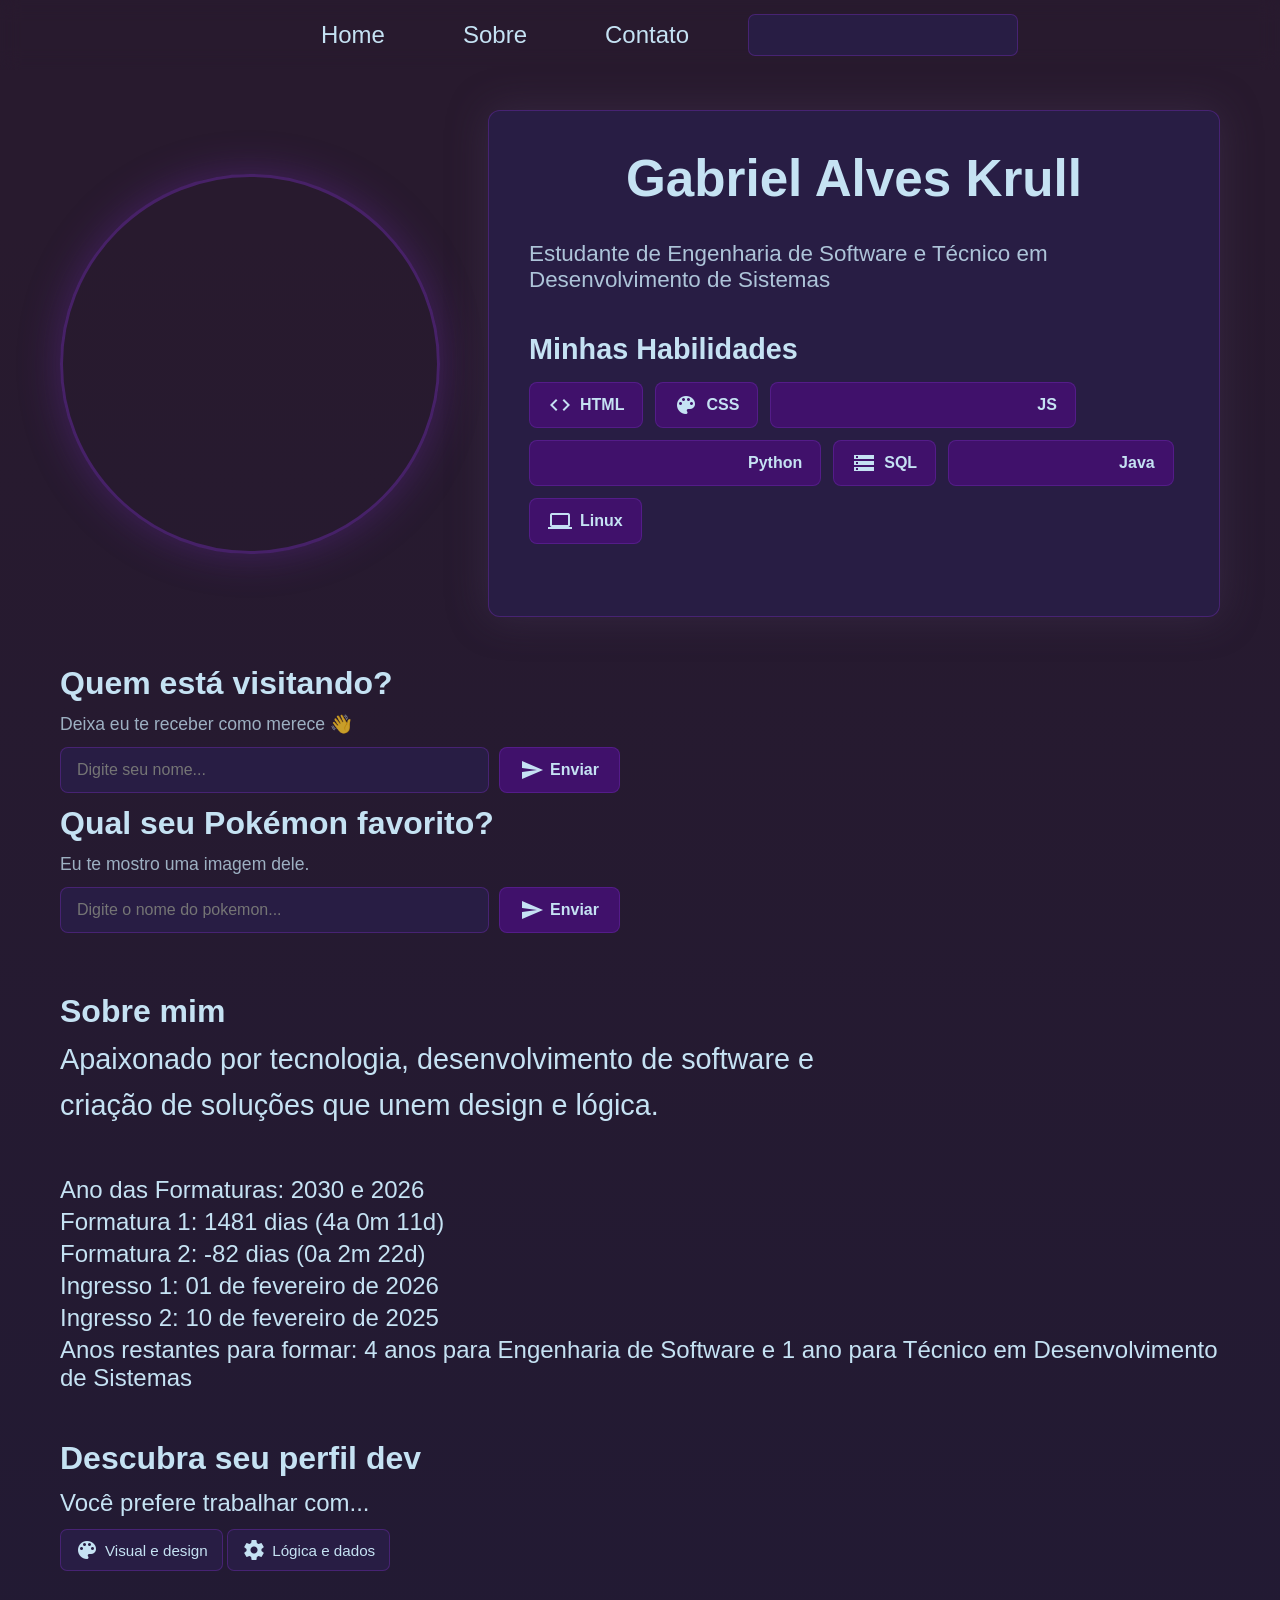
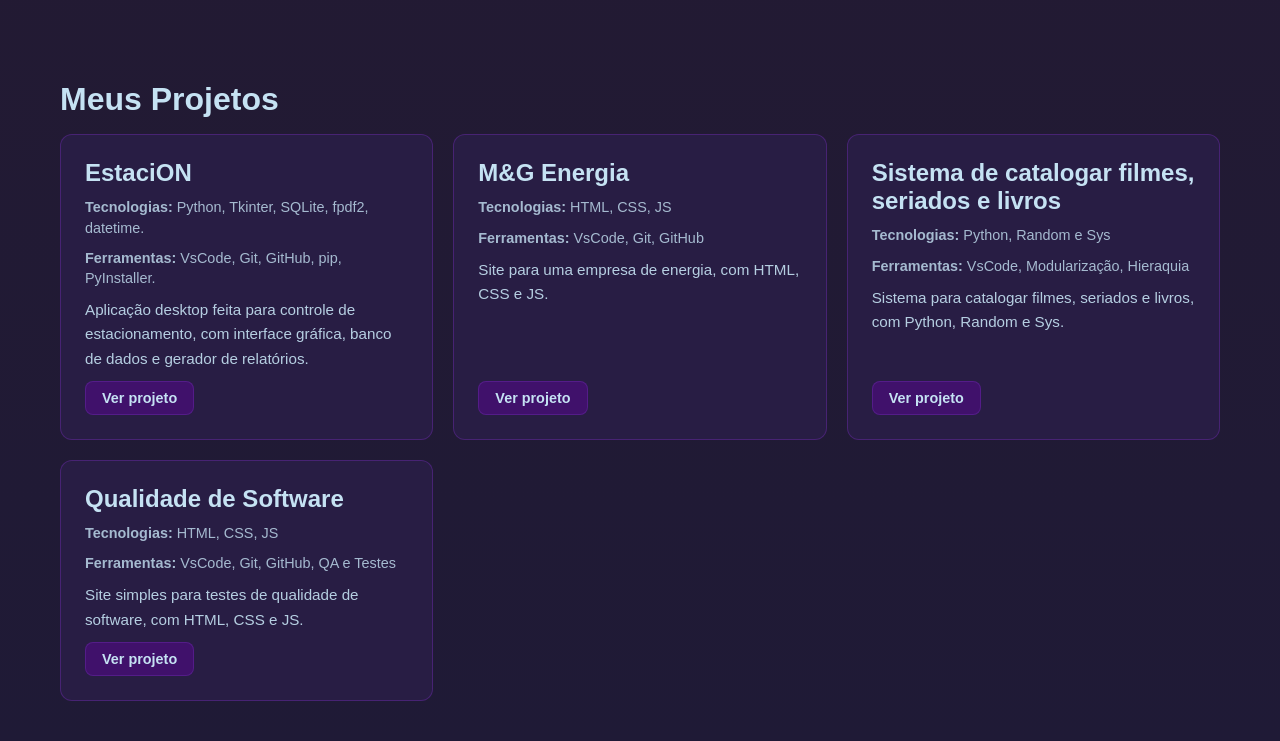
==== index.html @ 7e9764a2 "funções assíncronas com api pokemon" ====
<!DOCTYPE html>
<html lang="pt-br" data-theme="dark">
<head>
    <meta charset="UTF-8">
    <meta name="viewport" content="width=device-width, initial-scale=1.0">
    <link rel="stylesheet" href="styles/style.css">
    <link rel="stylesheet" href="https://fonts.googleapis.com/icon?family=Material+Icons">
    <title>Portifólio</title>
</head>
<body onload="carregarDados(), carregarData(),carregarDuração()">
    <header>
        <nav id="menu"> 
            <ul>
                <li><a href="#home">Home</a></li>
                <li><a href="#">Sobre</a></li>
                <li><a href="#">Contato</a></li>
                <button id="modoClaroEscuro">
                        <span class="material-icons">light_mode</span>
                </button>
            </ul>
        </nav>
    </header>
    <main id="home">
        
        <div id="hero"> 
             <img id="foto-perfil" src="https://avatars.githubusercontent.com/u/201268549?v=4" alt="Foto de perfil">
        
        <div id="dados">
            <h1 id="meuNome"></h1><br>
            <h2 id="tituloProfissional"></h2>

            <section id="habilidades">
                <h2>Minhas Habilidades</h2>
                <ul id="lista-habilidades"></ul>
            </section>
        </div>
    </div>

        <section id="secao-visitante">
            <h2 class="subtitulo">Quem está visitando?</h2>
            <p id="visitante-descricao">Deixa eu te receber como merece 👋</p>
                <div id="visitante-form">
                    <input type="text" id="inputNome" placeholder="Digite seu nome..." maxlength="50" autocomplete="off">
                    <button id="btnEnviar">
                        <span class="material-icons">send</span> Enviar
                    </button>
                </div>
                <div id="saudacao-visitante"></div>

                    <h2 class="subtitulo">Qual seu Pokémon favorito?</h2>
            <p id="visitante-descricao">Eu te mostro uma imagem dele.</p>
                <div id="visitante-form">
                    <input type="text" id="inputNomePoke" placeholder="Digite o nome do pokemon..." maxlength="50" autocomplete="off">
                    <button id="btnEnviarPoke">
                        <span class="material-icons">send</span> Enviar
                    </button>
                </div>
        <div id="mostrarPoke"></div>
        
        </section>

            
            <div id="secao-bio">
                <h2 class="subtitulo">Sobre mim</h2>
                <p id="minhaBio"></p>
            </div>

            <div id="secao-datas">
                <p id="anoFormatura1"></p>
                <p id="formatura1"></p>
                <p id="formatura2"></p>
                <p id="ingresso1"></p>
                <p id="ingresso2"></p>
                <p id="tempoRestanteFormaturas"></p>
            </div>

        <section id="quiz">
            <h2>Descubra seu perfil dev</h2>
            <p>Você prefere trabalhar com...</p>

        <div id="quiz-botoes">
            <button id="btn-visual">
                <span class="material-icons">palette</span> Visual e design
            </button>
            <button id="btn-logica">
                <span class="material-icons">settings</span> Lógica e dados
            </button>
        </div>

            <div id="resultado-quiz"></div>
        </section>

        <section id="secao-projetos">
            <h2 class="subtitulo">Meus Projetos</h2>
            <ul id="lista-projetos"></ul>
        </section>


    </main>

    <script src="scripts/script.js"></script>
    <script src="scripts/async.js"></script>
</body>
</html>
---- styles/style.css ----
@import url('https://fonts.googleapis.com/css2?family=Google+Sans:ital,opsz,wght@0,17..18,400..700;1,17..18,400..700&display=swap');

/* ── Tema padrão: escuro ── */
:root {
    --bg-color: linear-gradient(180deg, #281a2e 10%, #1f1a36 100%);
    --text-color: #c5e2f3;
    --biotext-color: #281d44;
    --btn-bg: #40116b;
    --btn-color: #c5e2f3;
    --btn-border: #010102;
    --resultado-bg: #2a1a4e;
    --resultado-color: #c5e2f3;
    --resultado-border: #6d2aab74;
}
 
/* ── Tema claro ── */
[data-theme="light"] {
    --bg-color: linear-gradient(-160deg, #e8f4fd 10%, #ceadf89e 100%);
    --text-color: #2a1a2e;
    --biotext-color: #d7b2fa31;
    --btn-bg: #d5a0fd52;
    --btn-color: #6d2aab;
    --btn-border: #6d2aab;
    --resultado-bg: #f0ddff;
    --resultado-color: #1a1a2e;
    --resultado-border: #6d2aab53;
}
 
[data-theme="light"] #resultado-quiz.front-end {
    --resultado-bg: #e8f4fd;
    --resultado-color: #1a1a2e;
    --resultado-border: #2a7ab5;
}
 
[data-theme="light"] #resultado-quiz.back-end {
    --resultado-bg: #e8f8f0;
    --resultado-color: #1a1a2e;
    --resultado-border: #2ab56a;
}
 
#resultado-quiz.full-stack {
    --resultado-bg: #3a2a1a;
    --resultado-color: #c5e2f3;
    --resultado-border: #b57a2a;
}
 
[data-theme="light"] #resultado-quiz.full-stack {
    --resultado-bg: #fdf3e8;
    --resultado-color: #1a1a2e;
    --resultado-border: #b57a2a;
}
 
* {
    margin: 0;
    box-sizing: border-box;
    transition: background-color 0.3s ease, color 0.3s ease;
}
 
body {
    background: var(--bg-color);
    color: var(--text-color);
    font-family: "Google Sans", sans-serif;
    min-height: 100vh;
}
 
/* ── HEADER ── */
header {
    position: sticky;
    top: 0;
    z-index: 1000;
    backdrop-filter: blur(10px);
    display: flex;
    justify-content: center;
    align-items: center;
    padding: 10px;
}
 
nav ul {
    list-style: none;
    display: flex;
    flex-direction: row;
    align-items: center;
    justify-content: center;
    gap: 40px;
    flex-wrap: wrap;
}

#modoClaroEscuro {
    background-color: transparent;
    border: none;
    cursor: pointer;
    transition: transform 0.2s ease;
}
 
a {
    text-decoration: none;
    color: var(--text-color);
    font-family: "Google Sans", sans-serif;
    font-size: 1.5rem;
    border: 1px solid transparent;
    padding: 10px 18px;
    border-radius: 7px;
    display: inline-block;
    transition: background-color 0.25s ease, transform 0.2s ease, color 0.25s ease;
}
 
a:hover {
    background-color: var(--biotext-color);
    color: var(--btn-color);
    border: 1px solid var(--resultado-border);
    transform: translateY(-2px);
    box-shadow: 0 6px 18px rgba(109, 42, 171, 0.35);
}
 
/* ── MAIN ── */
main {
    padding: 40px 60px;
    display: flex;
    flex-direction: column;
    gap: 48px;
}
 
/* ── HERO: foto + dados lado a lado ── */
#hero {
    display: grid;
    grid-template-columns: auto 1fr;
    align-items: center;
    gap: 48px;
}
 
#foto-perfil {
    width: 380px;
    height: 380px;
    border-radius: 50%;
    object-fit: cover;
    flex-shrink: 0;
    border: 3px solid var(--resultado-border);
    box-shadow: 0 0 40px rgba(109, 42, 171, 0.4);
}
 
/* ── DADOS (nome, título, habilidades) ── */
#dados {
    display: flex;
    flex-direction: column;
    align-items: center;
    gap: 8px;
    background: var(--biotext-color);
    border: 1px solid var(--resultado-border);
    border-radius: 12px;
    padding: 40px;
    box-shadow: 0 0 40px rgba(78, 59, 95, 0.4);
}
 
#meuNome {
    font-size: clamp(2.2rem, 4vw, 4.5rem);
    font-weight: 700;
    line-height: 1.1;
    word-break: break-word;
}
 
#tituloProfissional {
    font-size: clamp(1rem, 1.8vw, 1.4rem);
    font-weight: 400;
    opacity: 0.85;
}
 
/* ── HABILIDADES ── */
#habilidades {
    margin-top: 16px;
}
 
#habilidades h2 {
    font-size: 1.3rem;
    font-weight: 700;
    margin-bottom: 12px;
    color: var(--text-color);
}
 
#lista-habilidades {
    list-style: none;
    display: flex;
    flex-wrap: wrap;
    gap: 10px;
    padding: 0;
}
 
.habilidade-item {
    display: inline-flex;
    align-items: center;
    gap: 8px;
    padding: 8px 16px;
    background-color: var(--btn-bg);
    color: var(--btn-color);
    border: 1px solid var(--resultado-border);
    border-radius: 8px;
    font-size: 0.95rem;
    font-weight: 600;
    cursor: default;
    transition: transform 0.2s ease, box-shadow 0.2s ease;
}
 
.habilidade-item:hover {
    transform: translateY(-3px);
    box-shadow: 0 6px 18px rgba(109, 42, 171, 0.35);
}
 
.habilidade-icon {
    font-size: 1.1rem;
}

.subtitulo{
    font-size: 2rem;
    font-weight: 700;
    color: var(--text-color);
}
 
/* ── BIO E DATAS ── */
#secao-bio {
    display: flex;
    flex-direction: column;
    gap: 6px;
    max-width: 800px;
}
 
#minhaBio {
    font-size: 1.8rem;
    line-height: 1.6;
}
 
#secao-datas {
    display: flex;
    flex-direction: column;
    gap: 4px;
    font-size: 1.5rem; 
}

secao-datas p{

    font-weight: 700;
    color: var(--text-color);
}
 
/* ── QUIZ ── */
#quiz {
    max-width: 600px;
    display: flex;
    flex-direction: column;
    gap: 12px;
}
 
#quiz h2 {
    font-size: 2rem;
    font-weight: 700;
}
 
#quiz > p {
    font-size: 1.5rem;
}
 
.quiz-botoes {
    display: flex;
    gap: 12px;
    flex-wrap: wrap;
}
 
/* ── BOTÕES ── */
button {
    display: inline-flex;
    align-items: center;
    gap: 6px;
    font-family: "Google Sans", sans-serif;
}
 
#modoClaroEscuro,
#btn-visual,
#btn-logica {
    width: fit-content;
    padding: 8px 14px;
    background-color: var(--biotext-color); 
    color: var(--btn-color);
    border: 1px solid var(--resultado-border);
    border-radius: 7px;
    cursor: pointer;
    font-size: 0.95rem;
    transition: transform 0.2s ease, box-shadow 0.2s ease;
}
 
#modoClaroEscuro:hover,
#btn-visual:hover,
#btn-logica:hover {
    transform: translateY(-2px);
    box-shadow: 0 6px 18px rgba(109, 42, 171, 0.35);
}
 
/* ── RESULTADO QUIZ ── */
#resultado-quiz {
    border-radius: 7px;
    padding: 12px 16px;
    min-height: 40px;
    line-height: 1.5;
}
 
#resultado-quiz.front-end {
    --resultado-bg: #1a3a5c;
    --resultado-color: #c5e2f3;
    --resultado-border: #2a7ab5;
}
 
#resultado-quiz.back-end {
    --resultado-bg: #1a3a2a;
    --resultado-color: #c5e2f3;
    --resultado-border: #2ab56a;
}

#resultado-quiz {
    border-radius: 7px;
    padding: 10px;
    margin-top: 10px;
    min-height: 40px;
}


/* ── Seção de Habilidades ── */
#habilidades {
    margin-top: 32px;
    margin-bottom: 32px;
}

#habilidades h2 {
    font-size: 1.8rem;
    font-weight: 700;
    margin-bottom: 16px;
    color: var(--text-color);
}

#lista-habilidades {
    list-style: none;
    display: flex;
    flex-wrap: wrap;
    gap: 12px;
    padding: 0;
}

.habilidade-item {
    display: inline-flex;
    align-items: center;
    gap: 8px;
    padding: 10px 18px;
    background-color: var(--btn-bg);
    color: var(--btn-color);
    border: 1px solid var(--resultado-border);
    border-radius: 8px;
    font-family: "Google Sans", sans-serif;
    font-size: 1rem;
    font-weight: 600;
    cursor: default;
    transition: transform 0.2s ease, box-shadow 0.2s ease;
}

.habilidade-item:hover {
    transform: translateY(-3px);
    box-shadow: 0 6px 18px rgba(109, 42, 171, 0.35);
}

.habilidade-icon {
    font-size: 1.2rem;
}

#resultado-quiz.front-end,
#resultado-quiz.back-end,
#resultado-quiz.full-stack {
    background-color: var(--resultado-bg);
    color: var(--resultado-color);
    border: 1px solid var(--resultado-border);
}

/* ── PROJETOS ── */
#secao-projetos {
    display: flex;
    flex-direction: column;
    gap: 16px;
}

#lista-projetos {
    list-style: none;
    padding: 0;
    display: grid;
    grid-template-columns: repeat(auto-fit, minmax(280px, 1fr));
    gap: 20px;
}

.projeto-item {
    display: flex;
    flex-direction: column;
    gap: 10px;
    padding: 24px;
    background-color    : var(--biotext-color);
    color: var(--text-color);
    border: 1px solid var(--resultado-border);
    border-radius: 12px;
    font-family: "Google Sans", sans-serif;
    font-size: 1.5rem;
    transition: transform 0.2s ease, box-shadow 0.2s ease;
}

.projeto-item:hover {
    transform: translateY(-4px);
    transform: translateY(-4px);
    box-shadow: 0 8px 24px rgba(109, 42, 171, 0.3);
}

.projeto-nome {
    font-size: 1.5rem;
    font-weight: 700;
    color: var(--text-color);
    margin: 0;
}

.projeto-tecnologias,
.projeto-conhecimentos {
    font-size: 0.9rem;
    opacity: 0.8;
    margin: 0;
    line-height: 1.4;
}

.projeto-label {
    font-weight: 700;
    color: var(--btn-color);
}

.projeto-descricao {
    font-size: 0.95rem;
    line-height: 1.6;
    opacity: 0.9;
    margin: 0;
    flex-grow: 1;
}

.projeto-link {
    margin-top: auto;
    display: inline-flex;
    align-items: center;
    gap: 6px;
    padding: 8px 16px;
    background: var(--btn-bg);
    color: var(--btn-color);
    border: 1px solid var(--resultado-border);
    border-radius: 8px;
    font-size: 0.9rem;
    font-weight: 600;
    text-decoration: none;
    width: fit-content;
    transition: transform 0.2s ease, box-shadow 0.2s ease;
}

.projeto-link:hover {
    transform: translateY(-2px);
    box-shadow: 0 6px 18px rgba(109, 42, 171, 0.35);
    background-color: var(--btn-bg);
    color: var(--btn-color);
    border-color: var(--resultado-border);
}
/* ── VISITANTE ── */
#secao-visitante {
    display: flex;
    flex-direction: column;
    gap: 12px;
    max-width: 560px;
}

#visitante-descricao {
    font-size: 1.1rem;
    color: var(--text-color);
    opacity: 0.75;
}

#visitante-form {
    display: flex;
    gap: 10px;
    flex-wrap: wrap;
}

#inputNome {
    flex: 1;
    min-width: 200px;
    padding: 10px 16px;
    font-size: 1rem;
    font-family: "Google Sans", sans-serif;
    background-color: var(--biotext-color);
    color: var(--text-color);
    border: 1px solid var(--resultado-border);
    border-radius: 8px;
    outline: none;
    transition: border-color 0.2s ease, box-shadow 0.2s ease;
}

#inputNome:focus {
    border-color: var(--btn-color);
    box-shadow: 0 0 0 3px rgba(109, 42, 171, 0.18);
}

#inputNome.input-erro {
    border-color: #e24b4a;
    box-shadow: 0 0 0 3px rgba(226, 75, 74, 0.18);
    animation: shake 0.35s ease;
}

#inputNomePoke {
    flex: 1;
    min-width: 200px;
    padding: 10px 16px;
    font-size: 1rem;
    font-family: "Google Sans", sans-serif;
    background-color: var(--biotext-color);
    color: var(--text-color);
    border: 1px solid var(--resultado-border);
    border-radius: 8px;
    outline: none;
    transition: border-color 0.2s ease, box-shadow 0.2s ease;
}

#inputNomePoke:focus {
    border-color: var(--btn-color);
    box-shadow: 0 0 0 3px rgba(109, 42, 171, 0.18);
}

#inputNomePoke.input-erro {
    border-color: #e24b4a;
    box-shadow: 0 0 0 3px rgba(226, 75, 74, 0.18);
    animation: shake 0.35s ease;
}

@keyframes shake {
    0%   { transform: translateX(0); }
    25%  { transform: translateX(-6px); }
    50%  { transform: translateX(6px); }
    75%  { transform: translateX(-4px); }
    100% { transform: translateX(0); }
}

#btnEnviar {
    padding: 10px 20px;
    background-color: var(--btn-bg);
    color: var(--btn-color);
    border: 1px solid var(--resultado-border);
    border-radius: 8px;
    font-size: 1rem;
    font-weight: 600;
    cursor: pointer;
    transition: transform 0.2s ease, box-shadow 0.2s ease;
}

#btnEnviar:hover {
    transform: translateY(-2px);
    box-shadow: 0 6px 18px rgba(109, 42, 171, 0.35);
}

#btnEnviarPoke {
    padding: 10px 20px;
    background-color: var(--btn-bg);
    color: var(--btn-color);
    border: 1px solid var(--resultado-border);
    border-radius: 8px;
    font-size: 1rem;
    font-weight: 600;
    cursor: pointer;
    transition: transform 0.2s ease, box-shadow 0.2s ease;
}

#btnEnviarPoke:hover {
    transform: translateY(-2px);
    box-shadow: 0 6px 18px rgba(109, 42, 171, 0.35);
}

#saudacao-visitante {
    display: none;
    align-items: center;
    gap: 10px;
    padding: 14px 18px;
    background-color: var(--biotext-color);
    border: 1px solid var(--resultado-border);
    border-radius: 10px;
    font-size: 1.05rem;
    line-height: 1.5;
    animation: fadeIn 0.4s ease;
}

#saudacao-visitante.visivel {
    display: flex;
}

.saudacao-icon {
    font-size: 1.8rem;
    flex-shrink: 0;
    animation: wave 0.8s ease;
    transform-origin: 70% 70%;
}

@keyframes wave {
    0%   { transform: rotate(0deg); }
    20%  { transform: rotate(20deg); }
    40%  { transform: rotate(-10deg); }
    60%  { transform: rotate(20deg); }
    80%  { transform: rotate(-5deg); }
    100% { transform: rotate(0deg); }
}

@keyframes fadeIn {
    from { opacity: 0; transform: translateY(6px); }
    to   { opacity: 1; transform: translateY(0); }
}

/* ── SCROLL REVEAL ── */
.reveal {
    opacity: 0;
    transform: translateY(40px);
    transition: opacity 0.65s ease, transform 0.65s ease;
}

.reveal.visivel-scroll {
    opacity: 1;
    transform: translateY(0);
}

/* Variações de direção */
.reveal-left {
    opacity: 0;
    transform: translateX(-40px);
    transition: opacity 0.65s ease, transform 0.65s ease;
}

.reveal-left.visivel-scroll {
    opacity: 1;
    transform: translateX(0);
}

.reveal-right {
    opacity: 0;
    transform: translateX(40px);
    transition: opacity 0.65s ease, transform 0.65s ease;
}

.reveal-right.visivel-scroll {
    opacity: 1;
    transform: translateX(0);
}

/* Escalonamento de filhos diretos de listas */
.reveal-stagger > * {
    opacity: 0;
    transform: translateY(24px);
    transition: opacity 0.5s ease, transform 0.5s ease;
}

.reveal-stagger.visivel-scroll > *:nth-child(1)  { opacity: 1; transform: translateY(0); transition-delay: 0.05s; }
.reveal-stagger.visivel-scroll > *:nth-child(2)  { opacity: 1; transform: translateY(0); transition-delay: 0.12s; }
.reveal-stagger.visivel-scroll > *:nth-child(3)  { opacity: 1; transform: translateY(0); transition-delay: 0.19s; }
.reveal-stagger.visivel-scroll > *:nth-child(4)  { opacity: 1; transform: translateY(0); transition-delay: 0.26s; }
.reveal-stagger.visivel-scroll > *:nth-child(5)  { opacity: 1; transform: translateY(0); transition-delay: 0.33s; }
.reveal-stagger.visivel-scroll > *:nth-child(6)  { opacity: 1; transform: translateY(0); transition-delay: 0.40s; }
.reveal-stagger.visivel-scroll > *:nth-child(7)  { opacity: 1; transform: translateY(0); transition-delay: 0.47s; }
.reveal-stagger.visivel-scroll > *:nth-child(8)  { opacity: 1; transform: translateY(0); transition-delay: 0.54s; }

@media (max-width: 1220px) {
    main {
        padding: 24px 20px;
        gap: 32px;
    }
 
    #hero {
        grid-template-columns: 1fr;
        justify-items: center;
        text-align: center;
        gap: 24px;
    }
 
    #foto-perfil {
        width: 240px;
        height: 240px;
    }
 
    #dados {
        align-items: center;
    }
 
    #lista-habilidades {
        justify-content: center;
    }

    nav ul {
        gap: 14px;
    }

    nav li {
        display: flex;
        justify-content: center;
        align-items: center;
    }

    #modoClaroEscuro {
        margin-top: 4px;
    }
 
    a {
        font-size: 1.1rem;
        padding: 8px 12px;
    }
}
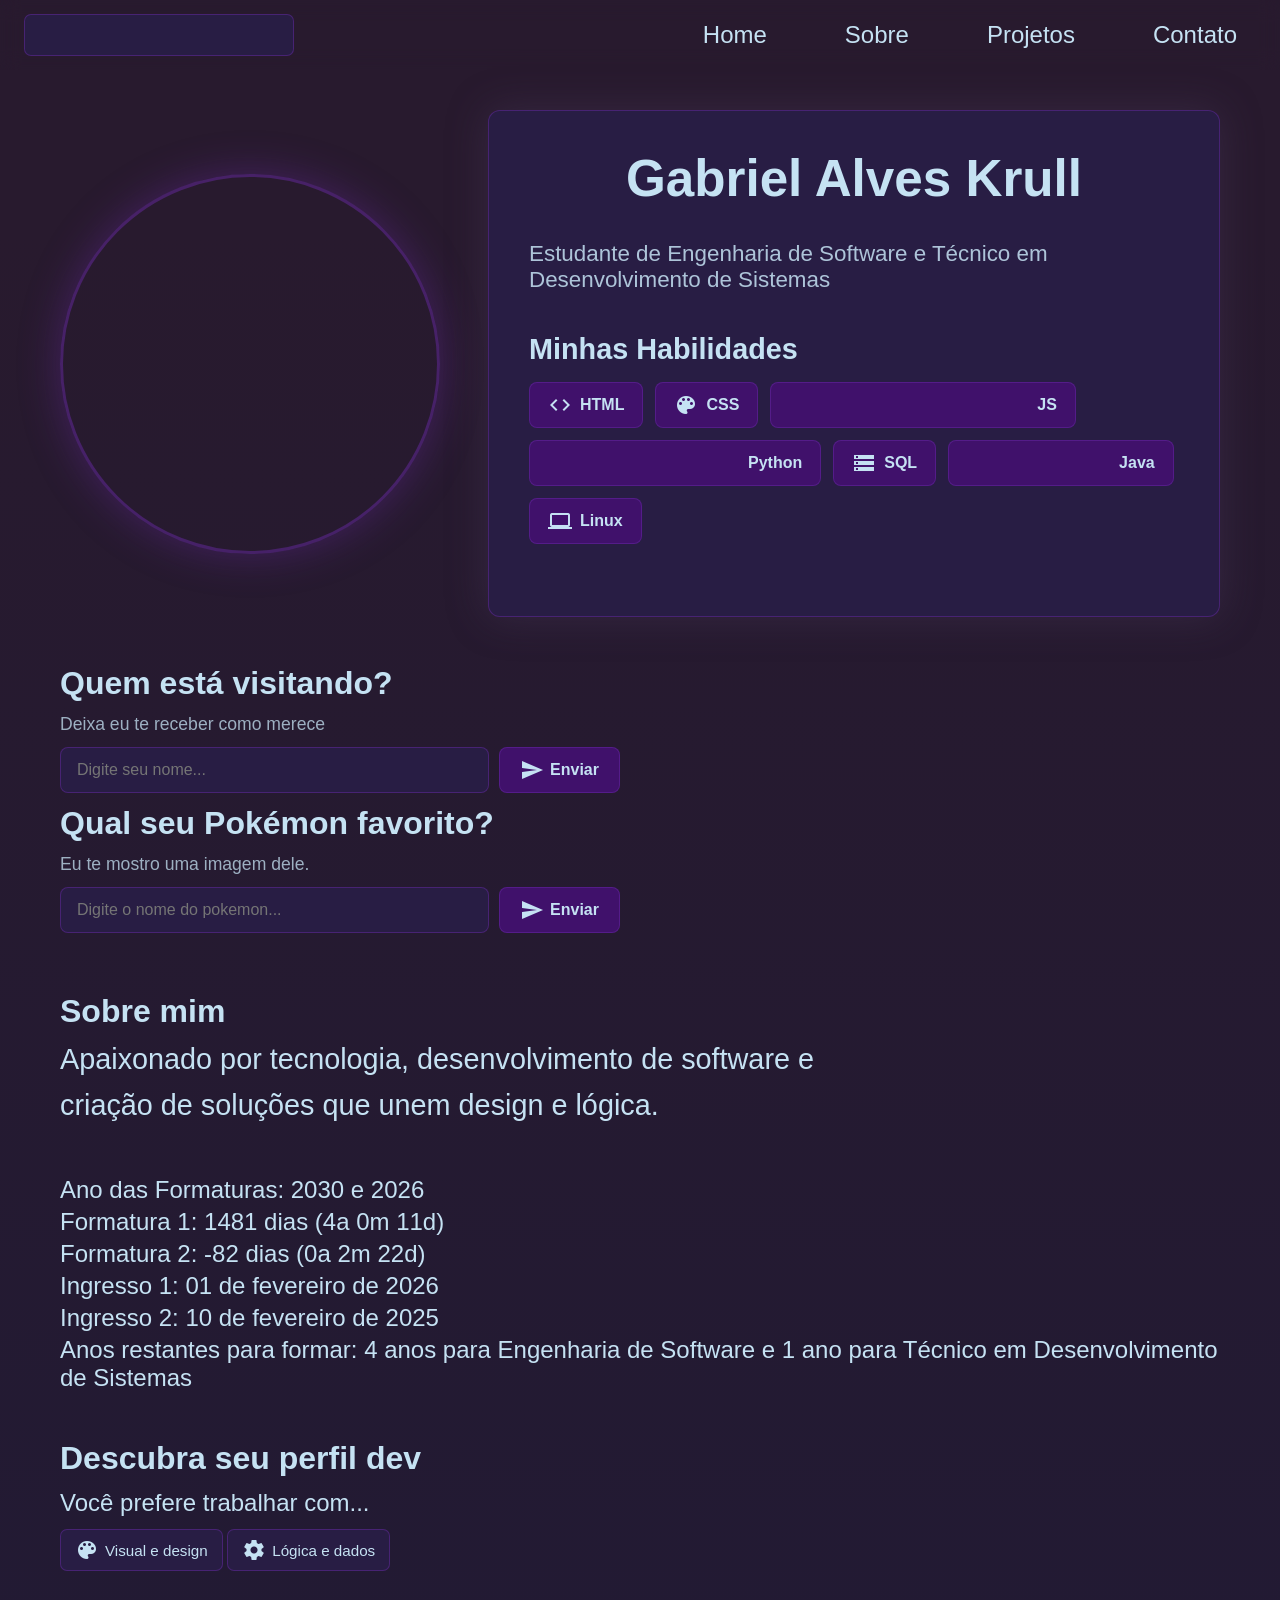
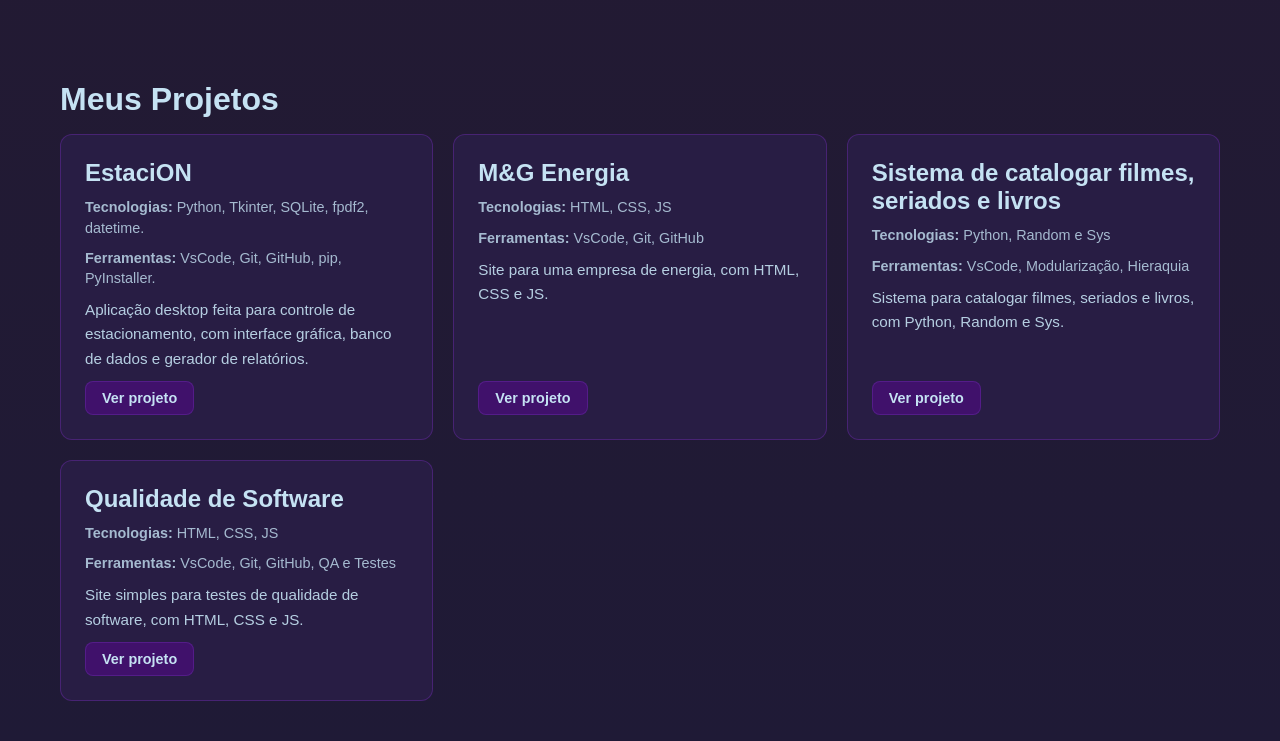
==== commit eb5fb980: "Menu nav responsivo" ====
--- a/index.html
+++ b/index.html
@@ -9,16 +9,24 @@
 </head>
 <body onload="carregarDados(), carregarData(),carregarDuração()">
     <header>
-        <nav id="menu"> 
+        <button id="modoClaroEscuro" aria-label="Alternar tema">
+            <span class="material-icons">light_mode</span>
+        </button>
+
+        <nav id="menu">
             <ul>
-                <li><a href="#home">Home</a></li>
-                <li><a href="#">Sobre</a></li>
-                <li><a href="#">Contato</a></li>
-                <button id="modoClaroEscuro">
-                        <span class="material-icons">light_mode</span>
-                </button>
+                <li><a href="#">Home</a></li>
+                <li><a href="#secao-bio">Sobre</a></li>
+                <li><a href="#secao-projetos">Projetos</a></li>
+                <li><a href="#secao-visitante">Contato</a></li>
             </ul>
         </nav>
+
+        <button id="menu-burger" aria-label="Abrir menu">
+            <span></span>
+            <span></span>
+            <span></span>
+        </button>
     </header>
     <main id="home">
         
@@ -38,7 +46,7 @@
 
         <section id="secao-visitante">
             <h2 class="subtitulo">Quem está visitando?</h2>
-            <p id="visitante-descricao">Deixa eu te receber como merece 👋</p>
+            <p id="visitante-descricao">Deixa eu te receber como merece</p>
                 <div id="visitante-form">
                     <input type="text" id="inputNome" placeholder="Digite seu nome..." maxlength="50" autocomplete="off">
                     <button id="btnEnviar">
--- a/styles/style.css
+++ b/styles/style.css
@@ -70,9 +70,43 @@
     z-index: 1000;
     backdrop-filter: blur(10px);
     display: flex;
+    justify-content: space-between;
+    align-items: center;
+    padding: 10px 24px;
+}
+
+/* Burger: escondido no desktop */
+#menu-burger {
+    display: none;
+    flex-direction: column;
     justify-content: center;
-    align-items: center;
-    padding: 10px;
+    gap: 5px;
+    background: transparent;
+    border: none;
+    cursor: pointer;
+    padding: 6px;
+    z-index: 1100;
+}
+
+#menu-burger span {
+    display: block;
+    width: 26px;
+    height: 2px;
+    background-color: var(--text-color);
+    border-radius: 2px;
+    transition: transform 0.3s ease, opacity 0.3s ease;
+}
+
+#menu-burger.active span:nth-child(1) {
+    transform: rotate(45deg) translate(5px, 5px);
+}
+
+#menu-burger.active span:nth-child(2) {
+    opacity: 0;
+}
+
+#menu-burger.active span:nth-child(3) {
+    transform: rotate(-45deg) translate(5px, -5px);
 }
  
 nav ul {
@@ -92,7 +126,7 @@
     transition: transform 0.2s ease;
 }
  
-a {
+nav a {
     text-decoration: none;
     color: var(--text-color);
     font-family: "Google Sans", sans-serif;
@@ -101,11 +135,11 @@
     padding: 10px 18px;
     border-radius: 7px;
     display: inline-block;
-    transition: background-color 0.25s ease, transform 0.2s ease, color 0.25s ease;
-}
- 
-a:hover {
-    background-color: var(--biotext-color);
+    transition: background-color 0.25s ease, transform 0.2s ease, color 0.25s ease, border-color 0.25s ease, box-shadow 0.25s ease;
+}
+
+nav a:hover {
+    background-color: rgba(109, 42, 171, 0.18);
     color: var(--btn-color);
     border: 1px solid var(--resultado-border);
     transform: translateY(-2px);
@@ -663,6 +697,7 @@
 .reveal-stagger.visivel-scroll > *:nth-child(8)  { opacity: 1; transform: translateY(0); transition-delay: 0.54s; }
 
 @media (max-width: 1220px) {
+
     main {
         padding: 24px 20px;
         gap: 32px;
@@ -699,11 +734,64 @@
     }
 
     #modoClaroEscuro {
-        margin-top: 4px;
-    }
- 
-    a {
-        font-size: 1.1rem;
-        padding: 8px 12px;
+        z-index: 1100;
+        position: relative;
+    }
+}
+
+/* ── MOBILE (hamburger) ── */
+@media (max-width: 862px) {
+
+    /* Mostra o burger */
+    #menu-burger {
+        display: flex;
+    }
+
+    /* Esconde o nav por padrão no mobile */
+    #menu {
+        display: none;
+        position: fixed;
+        top: 0;
+        left: 0;
+        right: 0;
+        background: linear-gradient(160deg, #281a2e 0%, #1f1a36 100%);
+        border: 1px solid var(--resultado-border);
+        border-radius: 0 0 50px 50px;
+        z-index: 1000;
+        flex-direction: column;
+        justify-content: center;
+        align-items: center;
+    }
+
+    /* Quando .visivel é adicionado pelo JS */
+    #menu.visivel {
+        display: flex;
+    }
+    
+
+    nav ul {
+        flex-direction: column;
+        gap: 28px;
+        text-align: center;
+        padding: 40px 0;
+    }
+
+    nav ul li a {
+        font-size: 1.8rem;
+    }
+
+    /* Hover dos links no menu mobile */
+    nav ul li a:hover {
+        background-color: rgba(109, 42, 171, 0.25);
+        color: var(--btn-color);
+        border: 1px solid var(--resultado-border);
+        transform: translateY(-2px);
+        box-shadow: 0 6px 18px rgba(109, 42, 171, 0.35);
+    }
+
+    /* Botão tema fica visível no canto mesmo no mobile */
+    #modoClaroEscuro {
+        z-index: 1100;
+        position: relative;
     }
 }
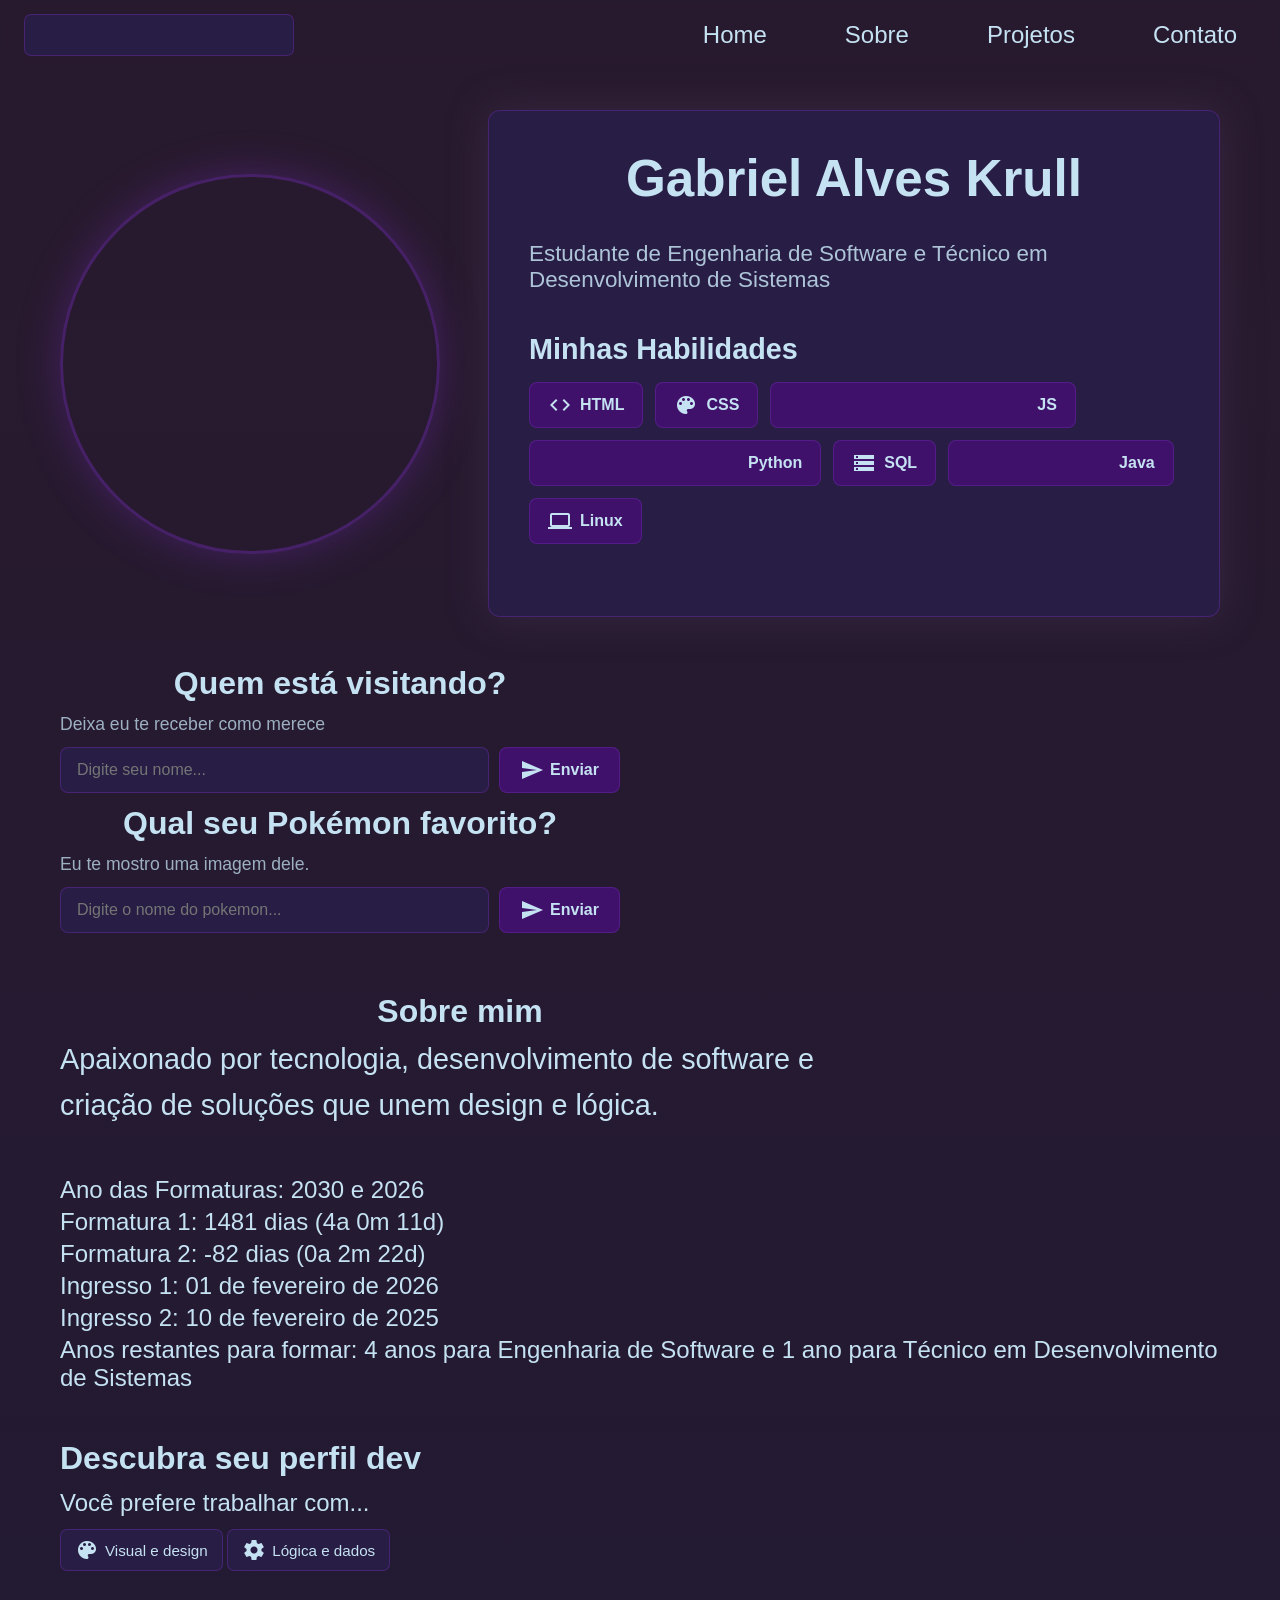
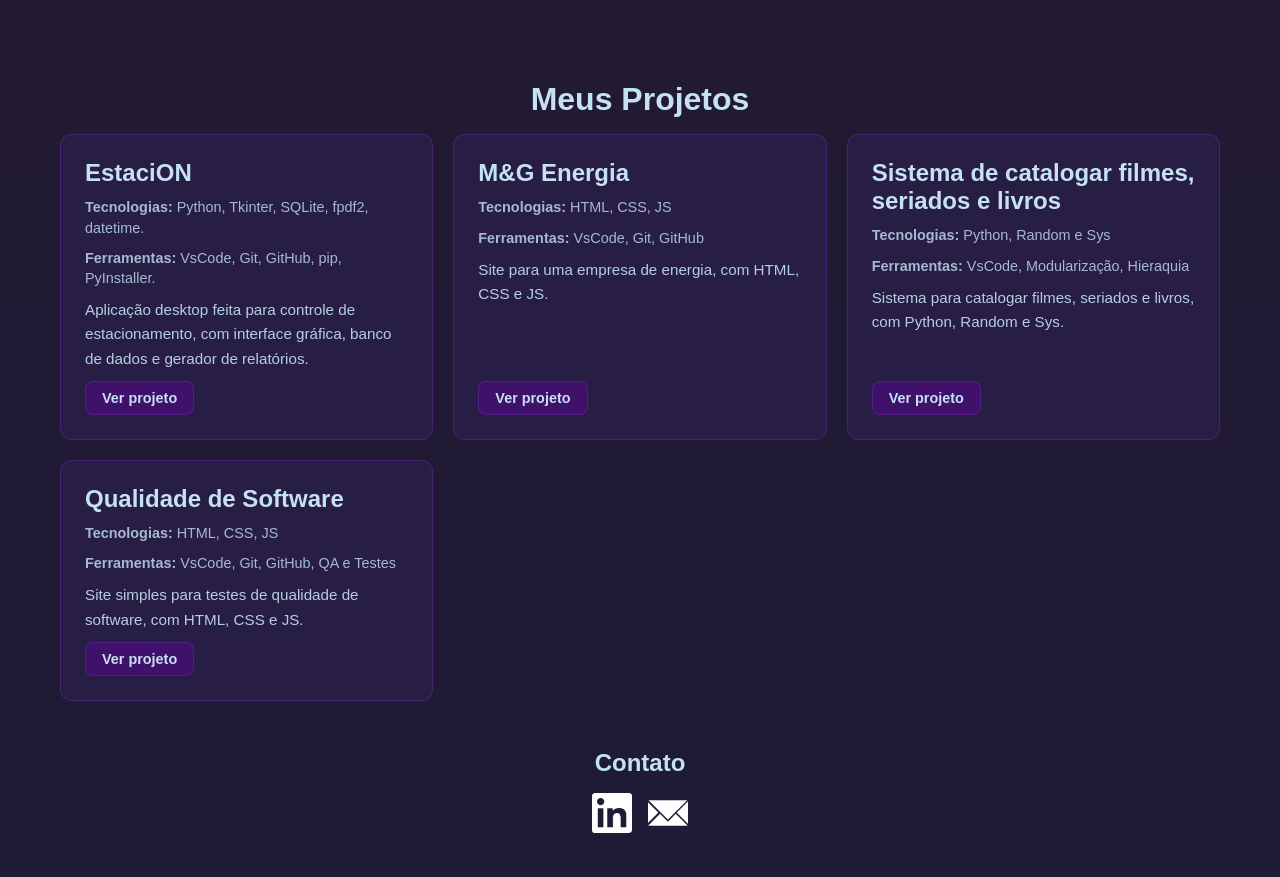
==== commit f8b02199: "Ajuste da seção contato" ====
--- a/index.html
+++ b/index.html
@@ -18,7 +18,7 @@
                 <li><a href="#">Home</a></li>
                 <li><a href="#secao-bio">Sobre</a></li>
                 <li><a href="#secao-projetos">Projetos</a></li>
-                <li><a href="#secao-visitante">Contato</a></li>
+                <li><a href="#secao-contato">Contato</a></li>
             </ul>
         </nav>
 
@@ -103,6 +103,18 @@
             <ul id="lista-projetos"></ul>
         </section>
 
+        <section id="secao-contato">
+            <h2 class="subtitulo-contato">Contato</h2>
+            <div class="redes">
+                <a href="https://www.linkedin.com">
+                    <img src="img/linkedin-logo-white.webp" alt="LinkedIn" class="logo"/>
+                </a>
+                <a href="mailto:bielpoow@gmail">
+                    <img src="img/email-logo-white.webp" alt="Email" class="logo"/>
+                </a>
+            </div>
+
+        </section>
 
     </main>
 
--- a/styles/style.css
+++ b/styles/style.css
@@ -247,6 +247,15 @@
     font-weight: 700;
     color: var(--text-color);
 }
+
+.subtitulo{
+    font-size: 2rem;
+    font-weight: 700;
+    color: var(--text-color);
+    align-items: center;
+    justify-content: center;
+    text-align: center;
+}
  
 /* ── BIO E DATAS ── */
 #secao-bio {
@@ -685,6 +694,23 @@
     opacity: 0;
     transform: translateY(24px);
     transition: opacity 0.5s ease, transform 0.5s ease;
+}
+
+#secao-contato{
+    display: flex;
+    flex-direction: column;
+    gap: 16px;
+    align-items: center;
+}
+
+.redes{
+    display: flex;
+    gap: 16px;
+}
+
+.logo{
+    width: 40px;
+    height: 40px;
 }
 
 .reveal-stagger.visivel-scroll > *:nth-child(1)  { opacity: 1; transform: translateY(0); transition-delay: 0.05s; }
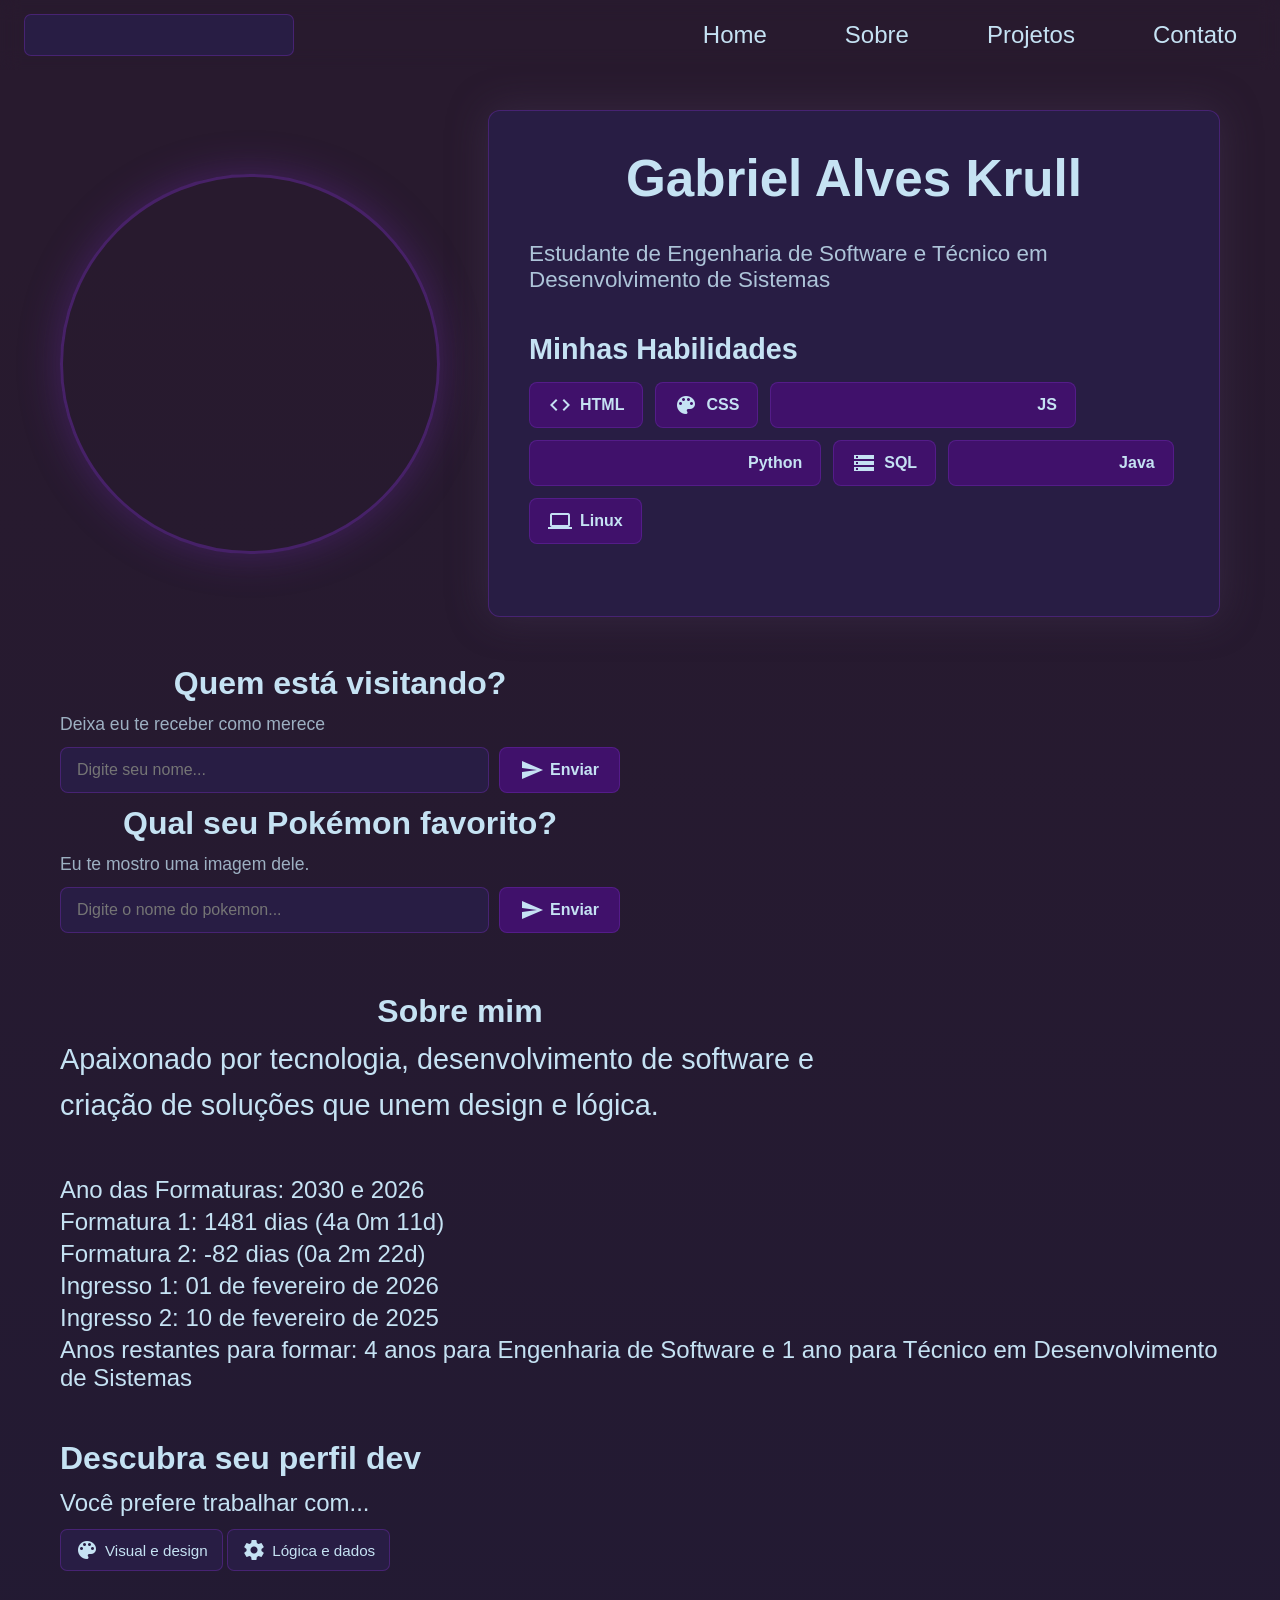
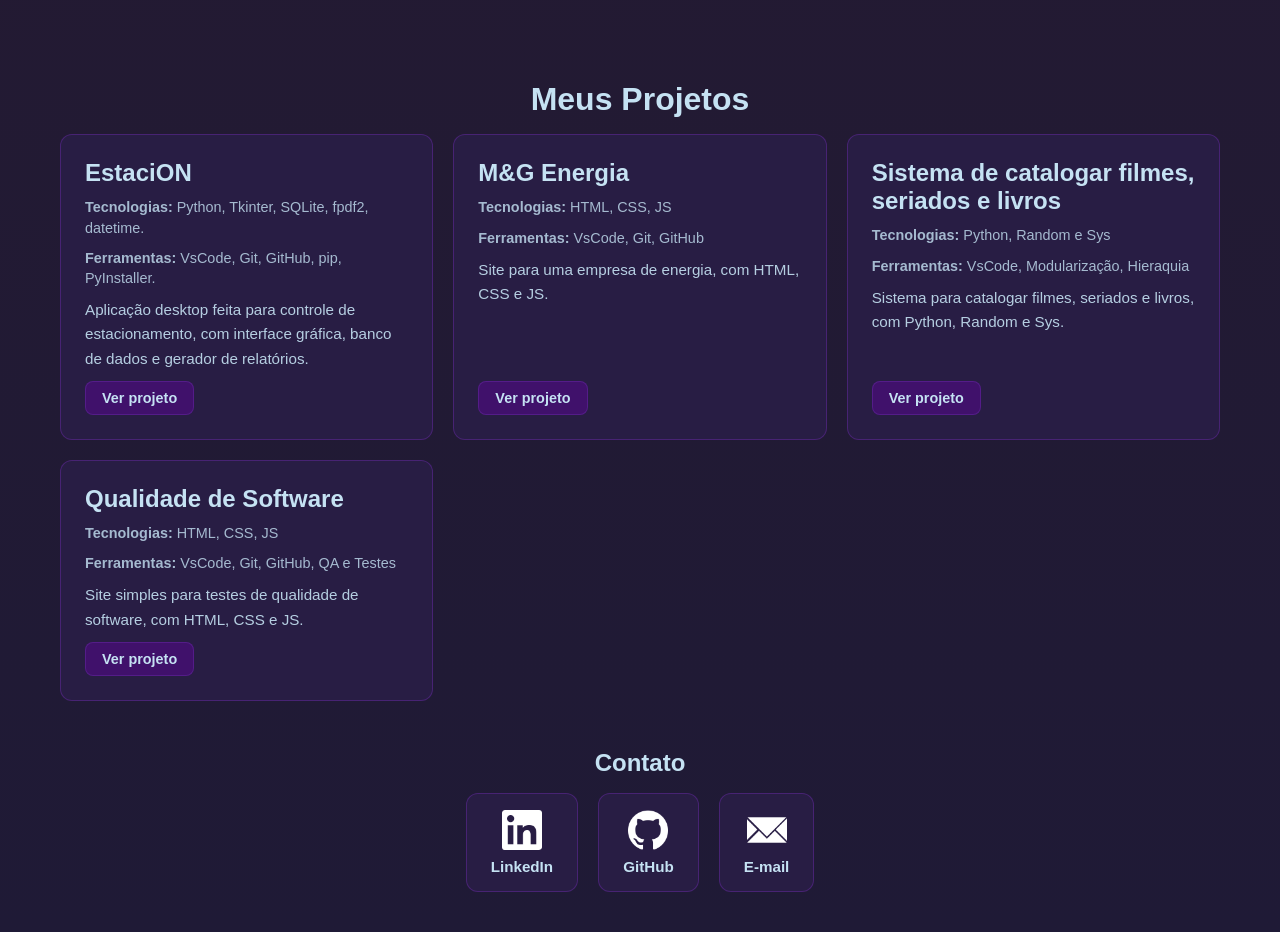
==== commit 6adf186b: "Adição da aba de contato" ====
--- a/index.html
+++ b/index.html
@@ -106,14 +106,20 @@
         <section id="secao-contato">
             <h2 class="subtitulo-contato">Contato</h2>
             <div class="redes">
-                <a href="https://www.linkedin.com">
+                <a href="https://www.linkedin.com" class="rede-item" target="_blank">
                     <img src="img/linkedin-logo-white.webp" alt="LinkedIn" class="logo"/>
+                    <span class="rede-label">LinkedIn</span>
                 </a>
-                <a href="mailto:bielpoow@gmail">
+                <a href="https://github.com/GabrielKrull" class="rede-item" target="_blank">
+                    <img src="img/github-logo-white.webp" alt="GitHub" class="logo"/>
+                    <span class="rede-label">GitHub</span>
+                </a>
+                <a href="mailto:bielpoow@gmail" class="rede-item">
                     <img src="img/email-logo-white.webp" alt="Email" class="logo"/>
+                    <span class="rede-label">E-mail</span>
                 </a>
+                
             </div>
-
         </section>
 
     </main>
--- a/styles/style.css
+++ b/styles/style.css
@@ -448,7 +448,6 @@
 
 .projeto-item:hover {
     transform: translateY(-4px);
-    transform: translateY(-4px);
     box-shadow: 0 8px 24px rgba(109, 42, 171, 0.3);
 }
 
@@ -502,7 +501,7 @@
     box-shadow: 0 6px 18px rgba(109, 42, 171, 0.35);
     background-color: var(--btn-bg);
     color: var(--btn-color);
-    border-color: var(--resultado-border);
+    border-color: var(--btn-color);
 }
 /* ── VISITANTE ── */
 #secao-visitante {
@@ -703,14 +702,43 @@
     align-items: center;
 }
 
-.redes{
-    display: flex;
-    gap: 16px;
-}
-
-.logo{
+.redes {
+    display: flex;
+    gap: 20px;
+    flex-wrap: wrap;
+    justify-content: center;
+}
+
+.rede-item {
+    display: flex;
+    flex-direction: column;
+    align-items: center;
+    gap: 8px;
+    padding: 16px 24px;
+    background-color: var(--biotext-color);
+    border: 1px solid var(--resultado-border);
+    border-radius: 12px;
+    text-decoration: none;
+    color: var(--text-color);
+    font-size: 0.95rem;
+    font-weight: 600;
+    transition: transform 0.2s ease, box-shadow 0.2s ease, border-color 0.2s ease;
+    min-width: 90px;
+}
+
+.rede-item:hover {
+    transform: translateY(-4px);
+    box-shadow: 0 8px 24px rgba(109, 42, 171, 0.4);
+    border-color: var(--btn-color);
+}
+
+.logo {
     width: 40px;
     height: 40px;
+}
+
+.rede-label {
+    font-family: "Google Sans", sans-serif;
 }
 
 .reveal-stagger.visivel-scroll > *:nth-child(1)  { opacity: 1; transform: translateY(0); transition-delay: 0.05s; }
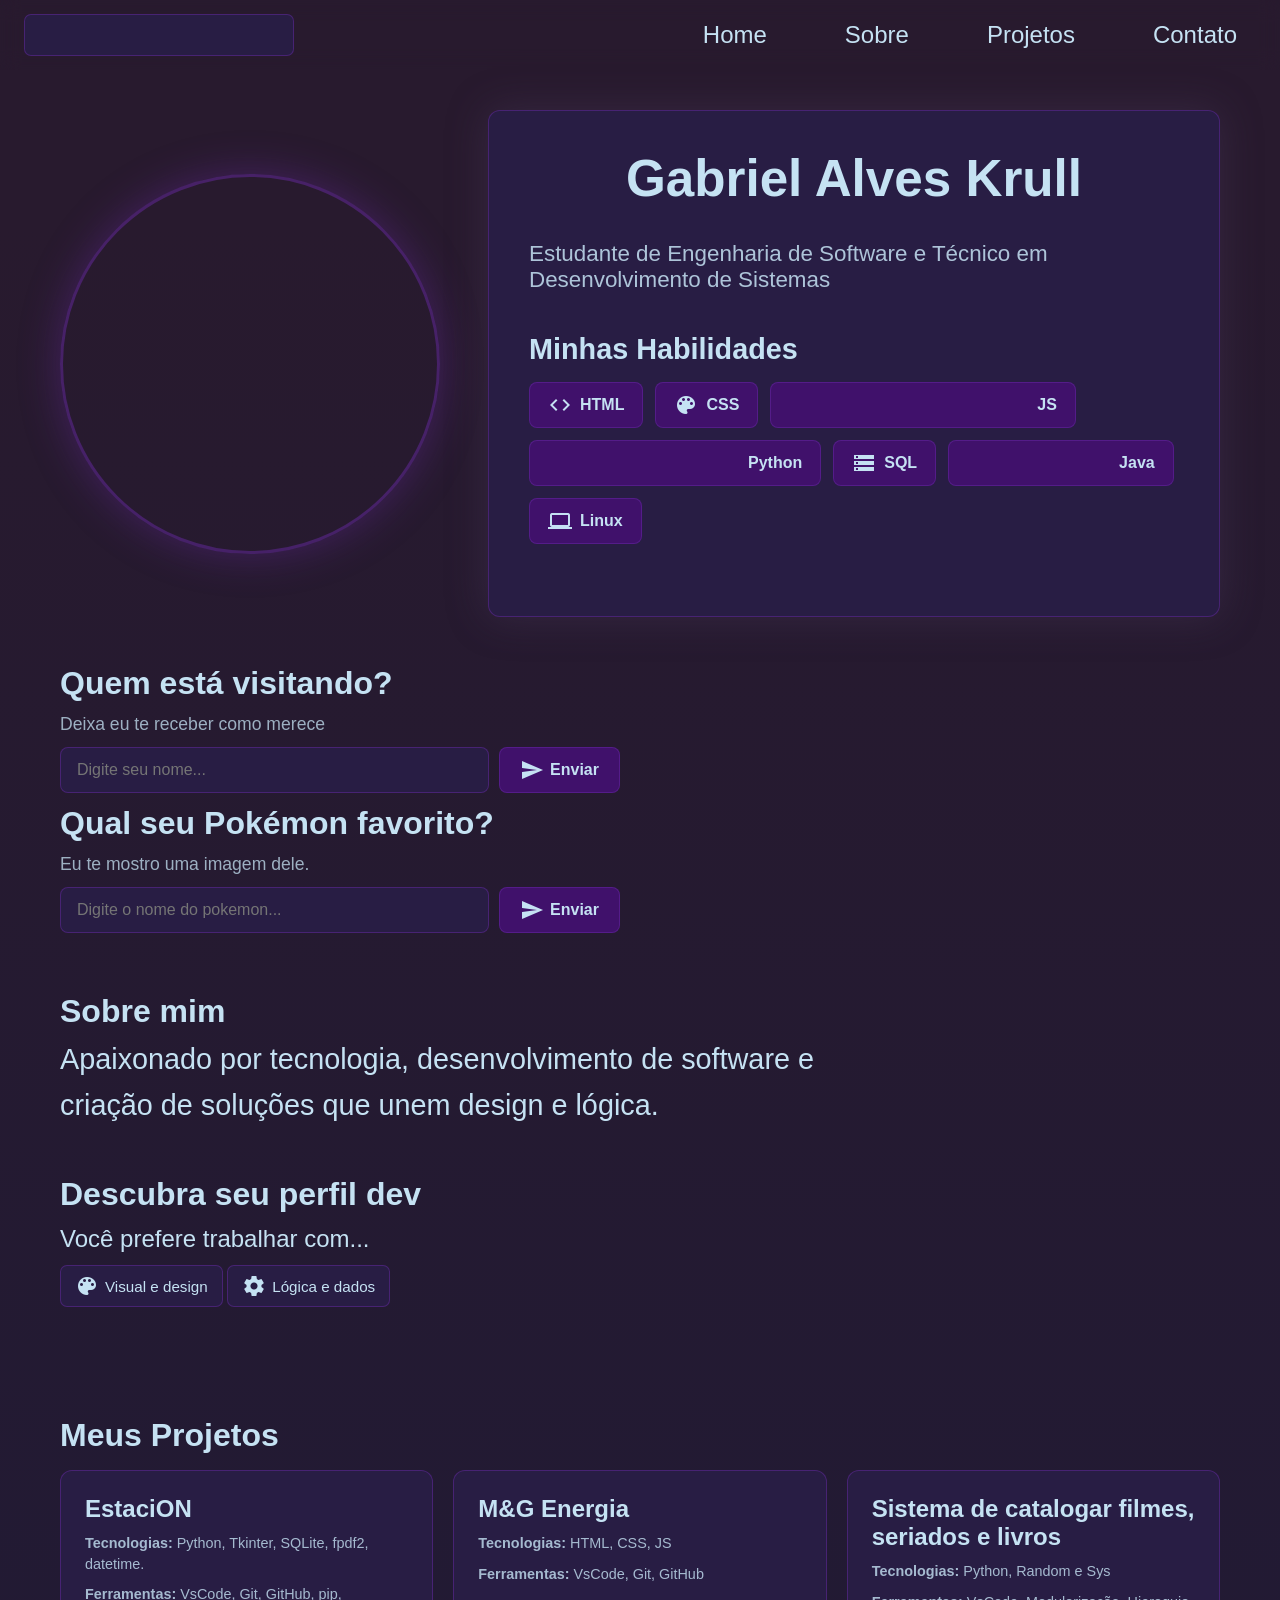
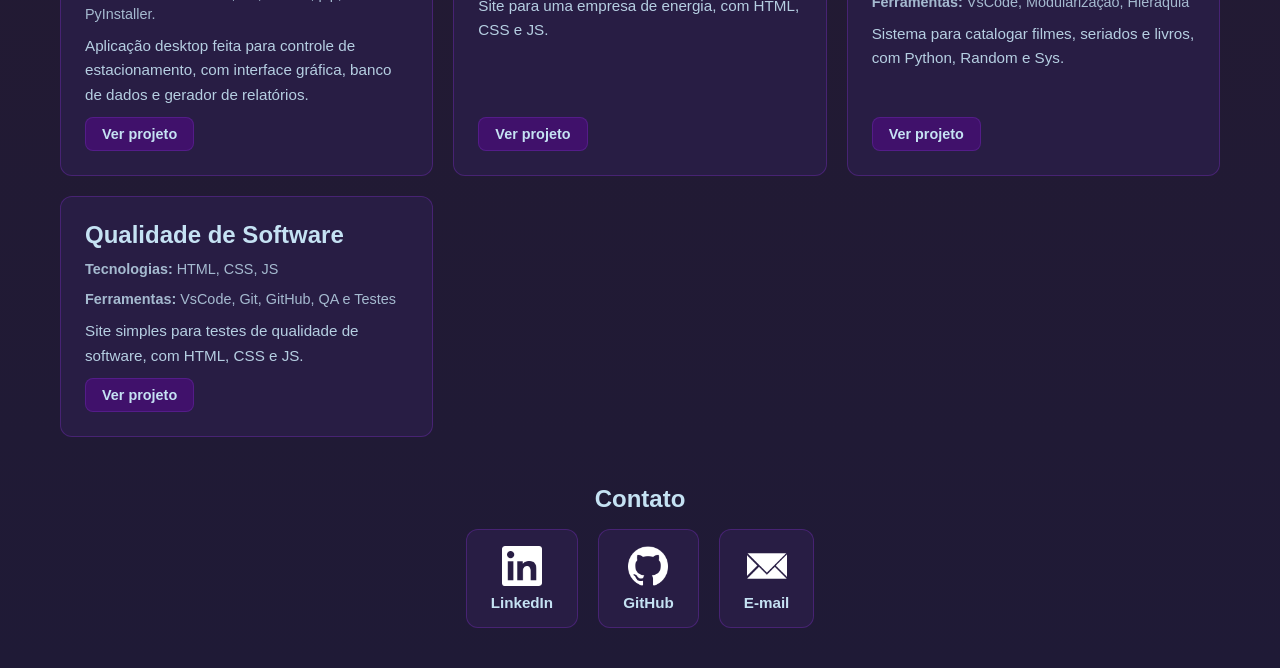
==== commit 27a935c0: "retirada do cálculo de datas" ====
--- a/index.html
+++ b/index.html
@@ -73,15 +73,6 @@
                 <p id="minhaBio"></p>
             </div>
 
-            <div id="secao-datas">
-                <p id="anoFormatura1"></p>
-                <p id="formatura1"></p>
-                <p id="formatura2"></p>
-                <p id="ingresso1"></p>
-                <p id="ingresso2"></p>
-                <p id="tempoRestanteFormaturas"></p>
-            </div>
-
         <section id="quiz">
             <h2>Descubra seu perfil dev</h2>
             <p>Você prefere trabalhar com...</p>
@@ -106,7 +97,7 @@
         <section id="secao-contato">
             <h2 class="subtitulo-contato">Contato</h2>
             <div class="redes">
-                <a href="https://www.linkedin.com" class="rede-item" target="_blank">
+                <a href="https://www.linkedin.com/in/gabriel-alves-krull-29b76636a/" class="rede-item" target="_blank">
                     <img src="img/linkedin-logo-white.webp" alt="LinkedIn" class="logo"/>
                     <span class="rede-label">LinkedIn</span>
                 </a>
--- a/styles/style.css
+++ b/styles/style.css
@@ -252,9 +252,6 @@
     font-size: 2rem;
     font-weight: 700;
     color: var(--text-color);
-    align-items: center;
-    justify-content: center;
-    text-align: center;
 }
  
 /* ── BIO E DATAS ── */
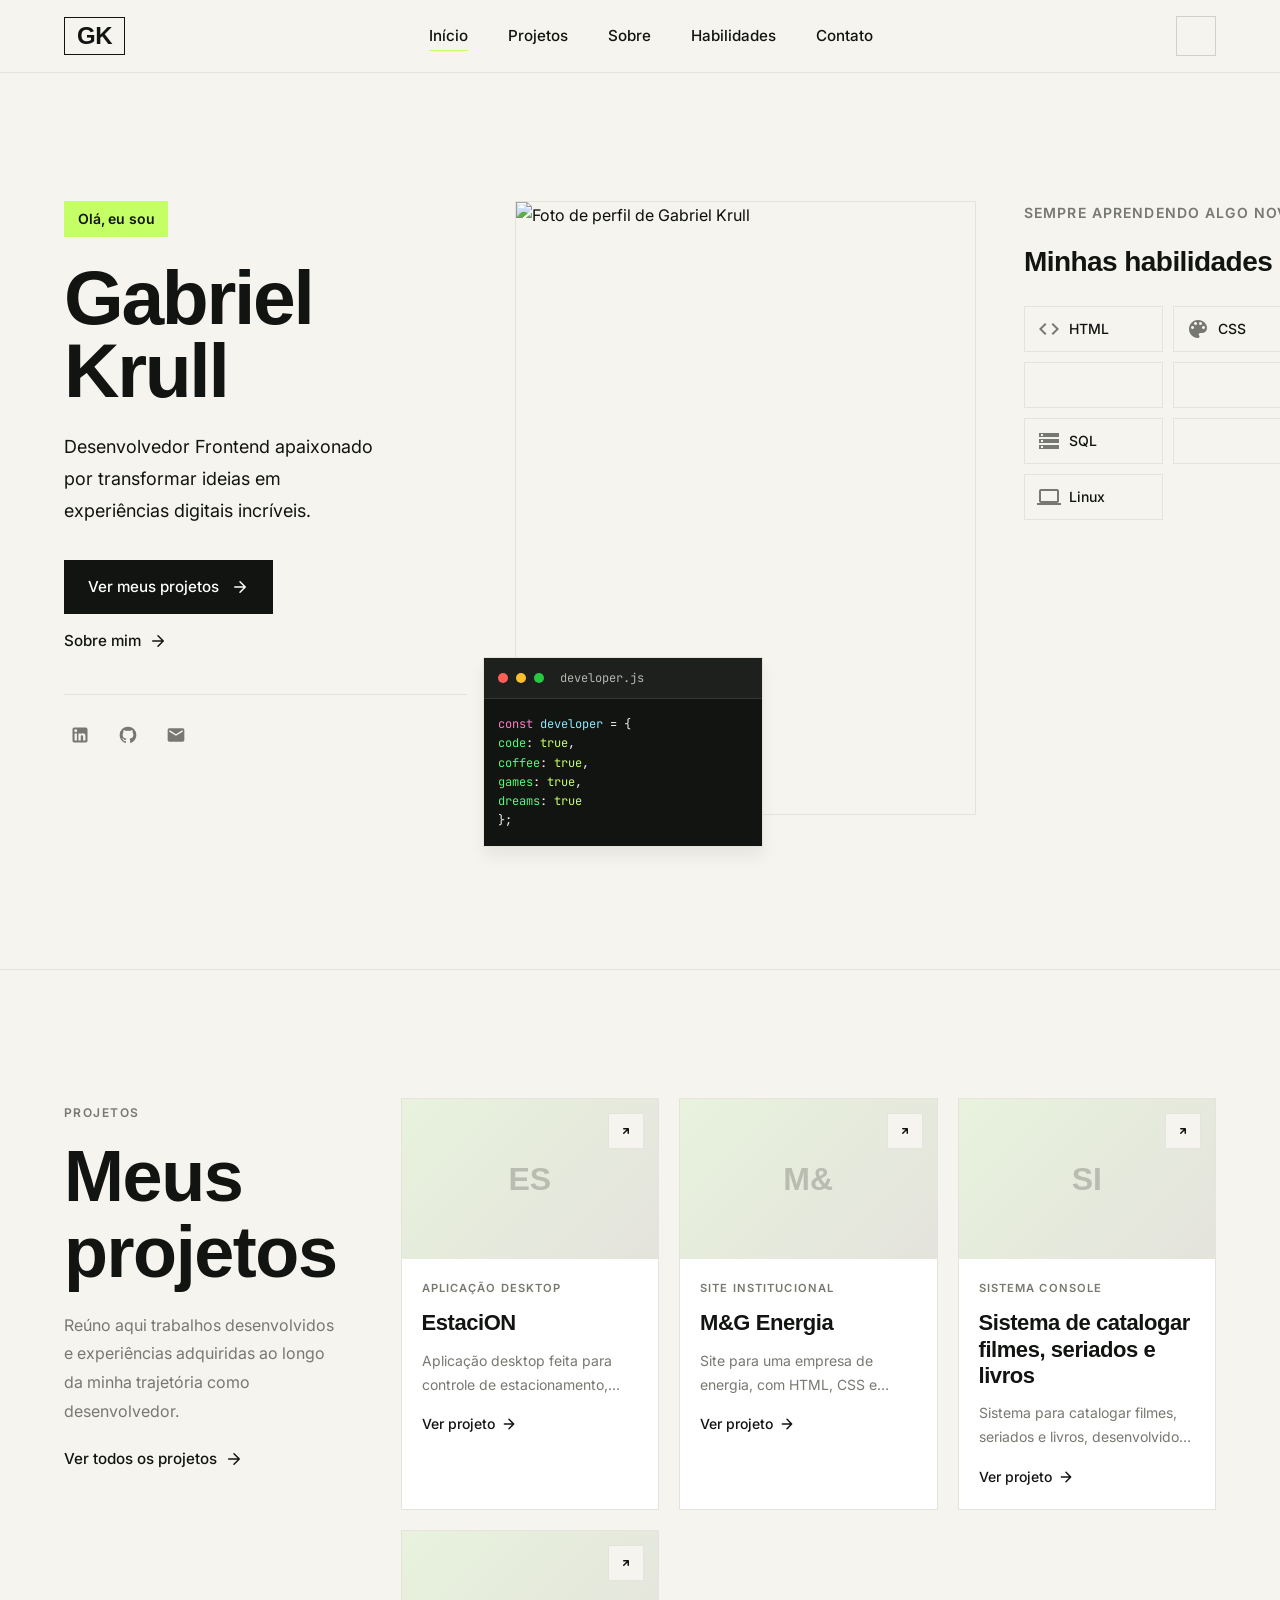
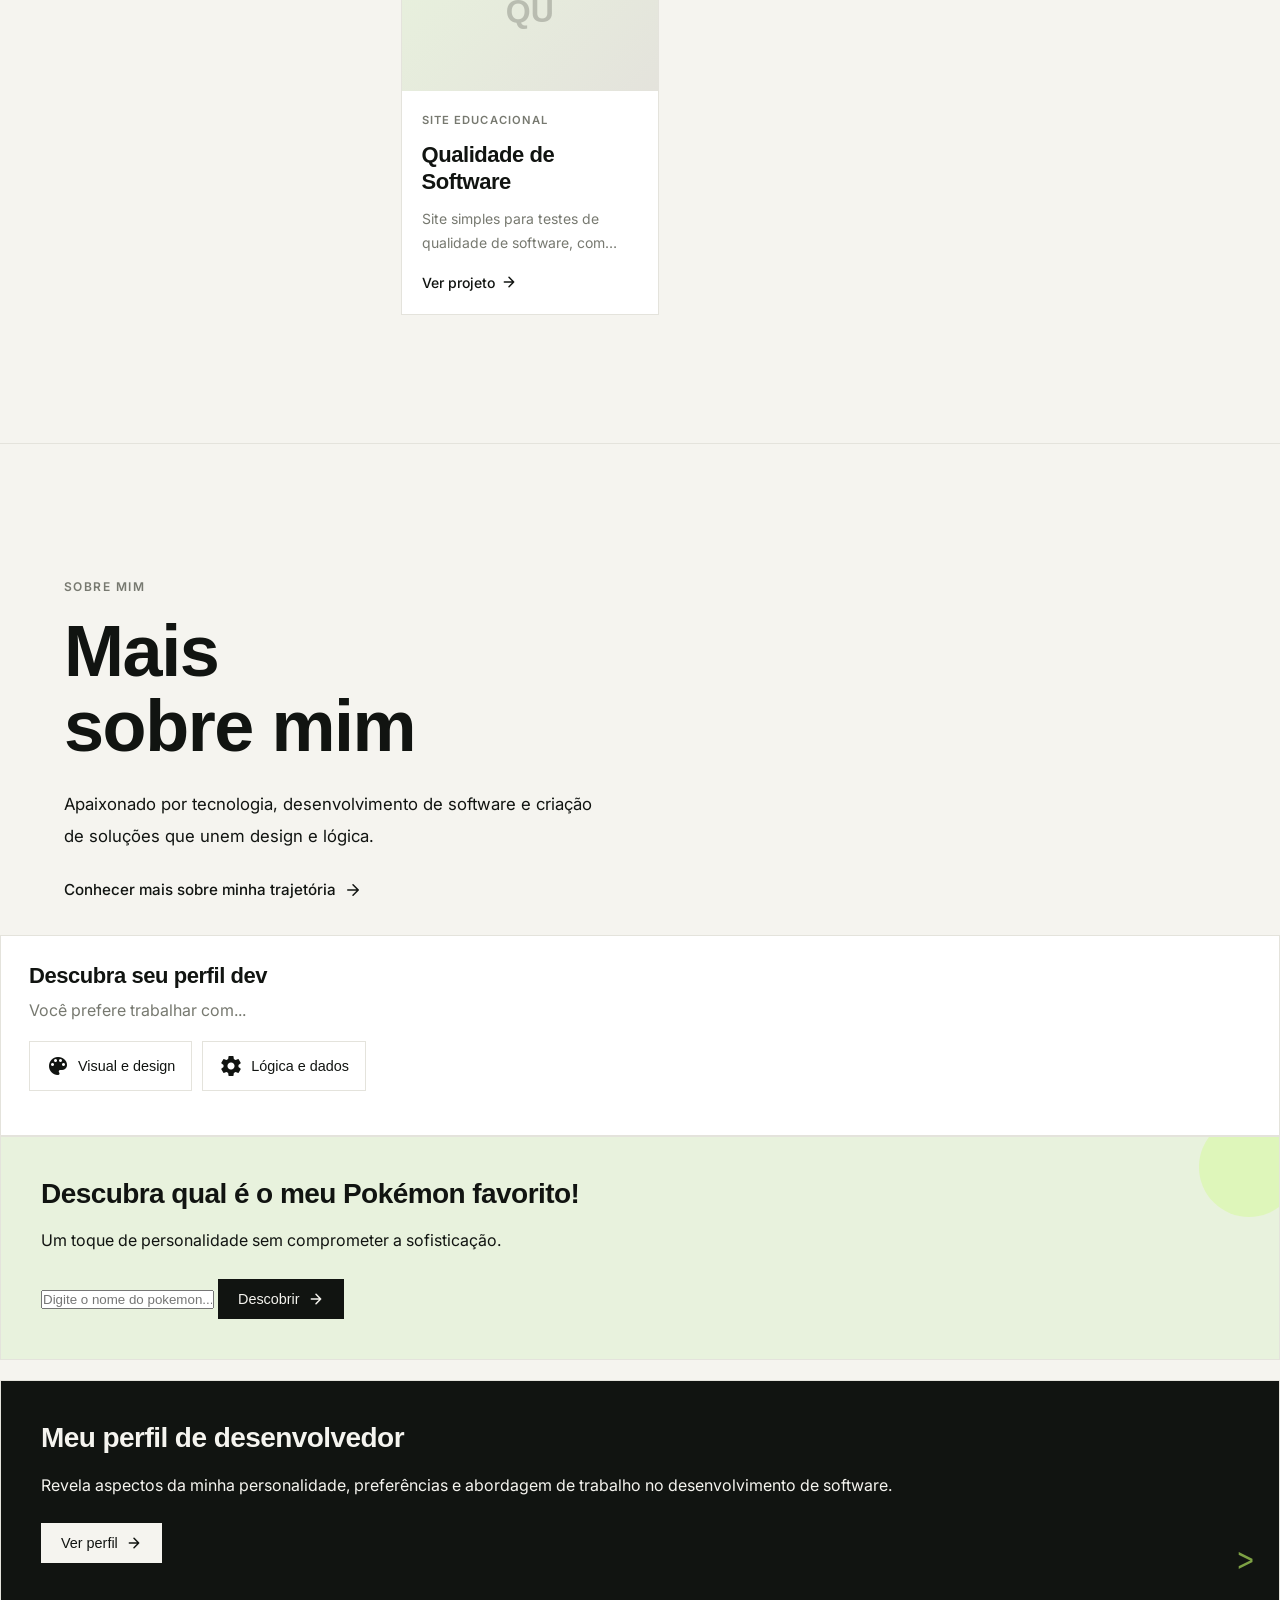
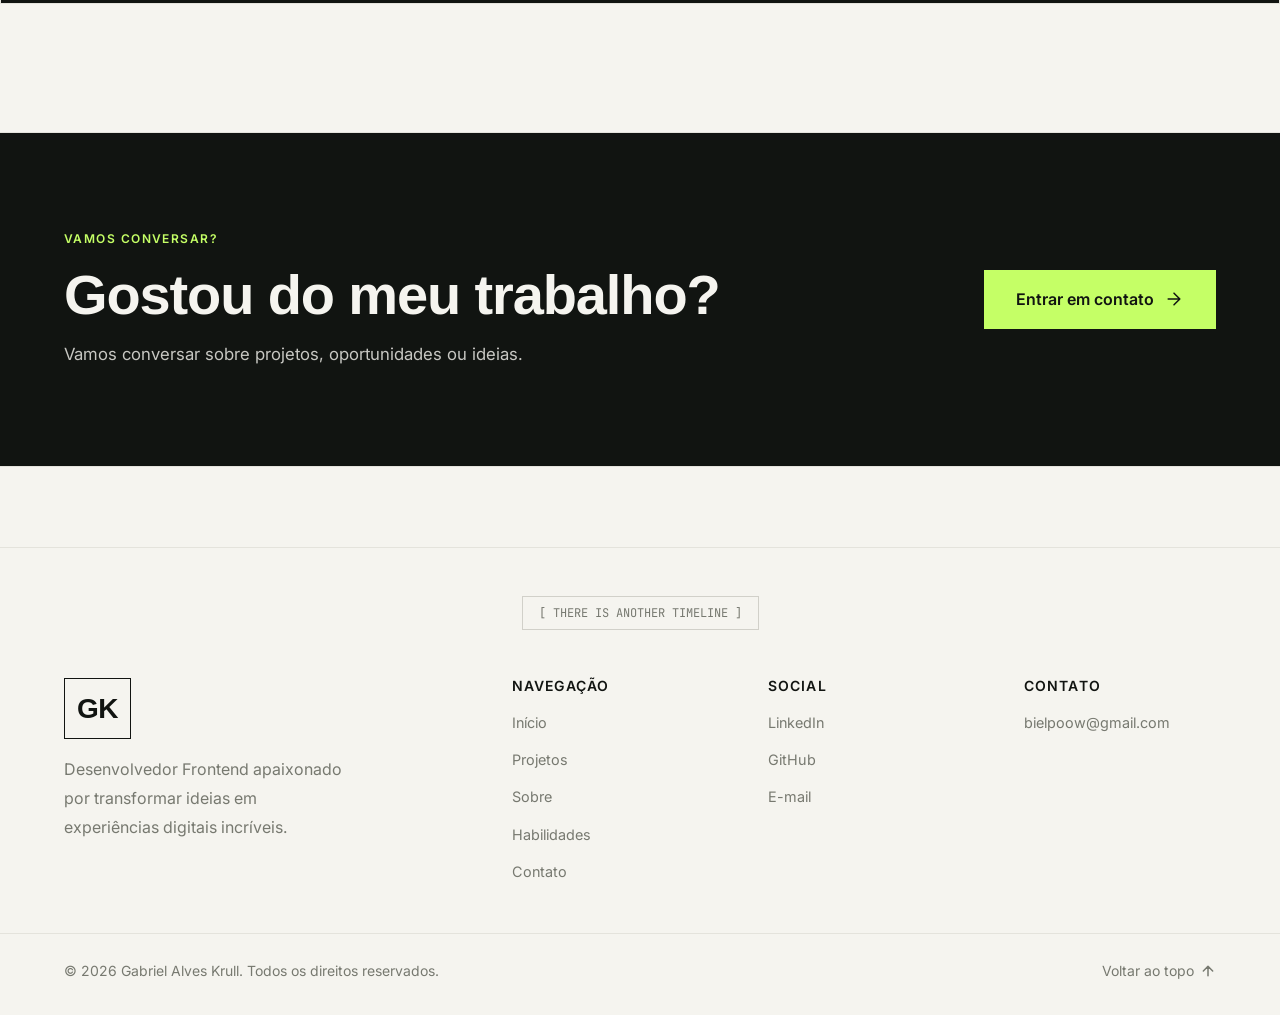
==== commit 21f39e9d: "rebranding" ====
--- a/index.html
+++ b/index.html
@@ -1,121 +1,319 @@
 <!DOCTYPE html>
-<html lang="pt-br" data-theme="dark">
+<html lang="pt-br" data-theme="light">
 <head>
     <meta charset="UTF-8">
     <meta name="viewport" content="width=device-width, initial-scale=1.0">
+    <meta name="description" content="Portfólio de Gabriel Krull - Desenvolvedor Frontend apaixonado por transformar ideias em experiências digitais incríveis">
     <link rel="stylesheet" href="styles/style.css">
+    <link rel="stylesheet" href="styles/retro.css">
+    <link rel="preconnect" href="https://fonts.googleapis.com">
+    <link rel="preconnect" href="https://fonts.gstatic.com" crossorigin>
+    <link href="https://fonts.googleapis.com/css2?family=IBM+Plex+Mono:wght@400;500;600&display=swap" rel="stylesheet">
     <link rel="stylesheet" href="https://fonts.googleapis.com/icon?family=Material+Icons">
-    <title>Portifólio</title>
+    <script src="https://cdnjs.cloudflare.com/ajax/libs/gsap/3.12.5/gsap.min.js"></script>
+    <script src="https://cdnjs.cloudflare.com/ajax/libs/gsap/3.12.5/ScrollTrigger.min.js"></script>
+    <title>Gabriel Krull — Portfólio</title>
 </head>
-<body onload="carregarDados(), carregarData(),carregarDuração()">
-    <header>
-        <button id="modoClaroEscuro" aria-label="Alternar tema">
-            <span class="material-icons">light_mode</span>
-        </button>
-
-        <nav id="menu">
-            <ul>
-                <li><a href="#">Home</a></li>
-                <li><a href="#secao-bio">Sobre</a></li>
-                <li><a href="#secao-projetos">Projetos</a></li>
-                <li><a href="#secao-contato">Contato</a></li>
-            </ul>
-        </nav>
-
-        <button id="menu-burger" aria-label="Abrir menu">
-            <span></span>
-            <span></span>
-            <span></span>
-        </button>
-    </header>
-    <main id="home">
-        
-        <div id="hero"> 
-             <img id="foto-perfil" src="https://avatars.githubusercontent.com/u/201268549?v=4" alt="Foto de perfil">
-        
-        <div id="dados">
-            <h1 id="meuNome"></h1><br>
-            <h2 id="tituloProfissional"></h2>
-
-            <section id="habilidades">
-                <h2>Minhas Habilidades</h2>
-                <ul id="lista-habilidades"></ul>
-            </section>
-        </div>
-    </div>
-
-        <section id="secao-visitante">
-            <h2 class="subtitulo">Quem está visitando?</h2>
-            <p id="visitante-descricao">Deixa eu te receber como merece</p>
-                <div id="visitante-form">
-                    <input type="text" id="inputNome" placeholder="Digite seu nome..." maxlength="50" autocomplete="off">
-                    <button id="btnEnviar">
-                        <span class="material-icons">send</span> Enviar
-                    </button>
-                </div>
-                <div id="saudacao-visitante"></div>
-
-                    <h2 class="subtitulo">Qual seu Pokémon favorito?</h2>
-            <p id="visitante-descricao">Eu te mostro uma imagem dele.</p>
-                <div id="visitante-form">
-                    <input type="text" id="inputNomePoke" placeholder="Digite o nome do pokemon..." maxlength="50" autocomplete="off">
-                    <button id="btnEnviarPoke">
-                        <span class="material-icons">send</span> Enviar
-                    </button>
-                </div>
-        <div id="mostrarPoke"></div>
-        
-        </section>
-
-            
-            <div id="secao-bio">
-                <h2 class="subtitulo">Sobre mim</h2>
-                <p id="minhaBio"></p>
-            </div>
-
-        <section id="quiz">
-            <h2>Descubra seu perfil dev</h2>
-            <p>Você prefere trabalhar com...</p>
-
-        <div id="quiz-botoes">
-            <button id="btn-visual">
-                <span class="material-icons">palette</span> Visual e design
-            </button>
-            <button id="btn-logica">
-                <span class="material-icons">settings</span> Lógica e dados
+<body>
+    <!-- Header -->
+    <header class="header">
+        <div class="header-container">
+            <div class="header-left">
+                <a href="#inicio" class="logo-monogram" aria-label="Gabriel Krull - Início">GK</a>
+            </div>
+            <nav class="nav" id="menu">
+                <ul class="nav-list">
+                    <li><a href="#inicio" class="nav-link active">Início</a></li>
+                    <li><a href="#projetos" class="nav-link">Projetos</a></li>
+                    <li><a href="#sobre" class="nav-link">Sobre</a></li>
+                    <li><a href="#habilidades" class="nav-link">Habilidades</a></li>
+                    <li><a href="#contato" class="nav-link">Contato</a></li>
+                </ul>
+            </nav>
+            <div class="header-right">
+                <!-- Espaço preparado para currículo - sem link falso -->
+                <button class="theme-toggle" id="modoClaroEscuro" aria-label="Alternar tema">
+                    <span class="material-icons">dark_mode</span>
+                </button>
+            </div>
+            <button class="menu-burger" id="menu-burger" aria-label="Abrir menu">
+                <span></span>
+                <span></span>
+                <span></span>
             </button>
         </div>
-
-            <div id="resultado-quiz"></div>
+    </header>
+
+    <main>
+        <!-- Hero Section -->
+        <section id="inicio" class="hero">
+            <div class="hero-grid">
+                <!-- Coluna 1: Apresentação -->
+                <div class="hero-col-1">
+                    <div class="intro-marker hero-animate delay-1">
+                        <span>Olá, eu sou</span>
+                    </div>
+                    <h1 class="hero-name">
+                        <span class="hero-name-line hero-animate delay-2">Gabriel</span>
+                        <span class="hero-name-line hero-animate delay-3">Krull</span>
+                    </h1>
+                    <p class="hero-description hero-animate delay-4" id="tituloProfissional">
+                        Estudante de Engenharia de Software e Técnico em Desenvolvimento de Sistemas
+                    </p>
+                    <div class="hero-actions hero-animate delay-5">
+                        <a href="#projetos" class="btn-primary">
+                            <span>Ver meus projetos</span>
+                            <svg width="18" height="18" viewBox="0 0 18 18" fill="none" xmlns="http://www.w3.org/2000/svg">
+                                <path d="M3.75 9H14.25M14.25 9L9 3.75M14.25 9L9 14.25" stroke="currentColor" stroke-width="1.5" stroke-linecap="round" stroke-linejoin="round"/>
+                            </svg>
+                        </a>
+                        <a href="#sobre" class="link-arrow">
+                            <span>Sobre mim</span>
+                            <svg width="18" height="18" viewBox="0 0 18 18" fill="none" xmlns="http://www.w3.org/2000/svg">
+                                <path d="M3.75 9H14.25M14.25 9L9 3.75M14.25 9L9 14.25" stroke="currentColor" stroke-width="1.5" stroke-linecap="round" stroke-linejoin="round"/>
+                            </svg>
+                        </a>
+                    </div>
+                    <div class="hero-social">
+                        <a href="https://www.linkedin.com/in/gabriel-alves-krull-29b76636a/" target="_blank" rel="noopener noreferrer" class="social-link" aria-label="LinkedIn">
+                            <svg width="20" height="20" viewBox="0 0 24 24" fill="currentColor" xmlns="http://www.w3.org/2000/svg">
+                                <path d="M19 3a2 2 0 0 1 2 2v14a2 2 0 0 1-2 2H5a2 2 0 0 1-2-2V5a2 2 0 0 1 2-2h14m-.5 15.5v-5.3a3.26 3.26 0 0 0-3.26-3.26c-.85 0-1.84.52-2.32 1.3v-1.11h-2.79v8.37h2.79v-4.93c0-.77.62-1.4 1.39-1.4a1.4 1.4 0 0 1 1.4 1.4v4.93h2.79M6.88 8.56a1.68 1.68 0 0 0 1.68-1.68c0-.93-.75-1.69-1.68-1.69a1.69 1.69 0 0 0-1.69 1.69c0 .93.76 1.68 1.69 1.68m1.39 9.94v-8.37H5.5v8.37h2.77z"/>
+                            </svg>
+                        </a>
+                        <a href="https://github.com/GabrielKrull" target="_blank" rel="noopener noreferrer" class="social-link" aria-label="GitHub">
+                            <svg width="20" height="20" viewBox="0 0 24 24" fill="currentColor" xmlns="http://www.w3.org/2000/svg">
+                                <path d="M12 2A10 10 0 0 0 2 12c0 4.42 2.87 8.17 6.84 9.5.5.08.66-.23.66-.5v-1.69c-2.77.6-3.36-1.34-3.36-1.34-.46-1.16-1.11-1.47-1.11-1.47-.91-.62.07-.6.07-.6 1 .07 1.53 1.03 1.53 1.03.87 1.52 2.34 1.07 2.91.83.09-.65.35-1.09.63-1.34-2.22-.25-4.55-1.11-4.55-4.92 0-1.11.38-2 1.03-2.71-.1-.25-.45-1.29.1-2.64 0 0 .84-.27 2.75 1.02.79-.22 1.65-.33 2.5-.33.85 0 1.71.11 2.5.33 1.91-1.29 2.75-1.02 2.75-1.02.55 1.35.2 2.39.1 2.64.65.71 1.03 1.6 1.03 2.71 0 3.82-2.34 4.66-4.57 4.91.36.31.69.92.69 1.85V21c0 .27.16.59.67.5C19.14 20.16 22 16.42 22 12A10 10 0 0 0 12 2z"/>
+                            </svg>
+                        </a>
+                        <a href="mailto:bielpoow@gmail.com" class="social-link" aria-label="E-mail">
+                            <svg width="20" height="20" viewBox="0 0 24 24" fill="currentColor" xmlns="http://www.w3.org/2000/svg">
+                                <path d="M20 4H4c-1.1 0-1.99.9-1.99 2L2 18c0 1.1.9 2 2 2h16c1.1 0 2-.9 2-2V6c0-1.1-.9-2-2-2zm0 4l-8 5-8-5V6l8 5 8-5v2z"/>
+                            </svg>
+                        </a>
+                    </div>
+                </div>
+
+                <!-- Coluna 2: Composição Visual -->
+                <div class="hero-col-2 hero-animate delay-4" id="hero-visual-trigger">
+                    <div class="hero-visual-composition">
+                        <div class="hero-photo-container">
+                            <img id="foto-perfil" src="https://avatars.githubusercontent.com/u/201268549?v=4" alt="Foto de perfil de Gabriel Krull" class="hero-photo">
+                        </div>
+                        <div class="code-window">
+                            <div class="code-window-header">
+                                <span class="code-dot"></span>
+                                <span class="code-dot"></span>
+                                <span class="code-dot"></span>
+                                <span class="code-window-title">developer.js</span>
+                            </div>
+                            <div class="code-window-body">
+                                <span class="code-line"><span class="code-keyword">const</span> <span class="code-variable">developer</span> <span class="code-punctuation">=</span> <span class="code-punctuation">{</span></span>
+                                <span class="code-line">  <span class="code-property">code</span><span class="code-punctuation">:</span> <span class="code-boolean lime-accent">true</span><span class="code-punctuation">,</span></span>
+                                <span class="code-line">  <span class="code-property">coffee</span><span class="code-punctuation">:</span> <span class="code-boolean lime-accent">true</span><span class="code-punctuation">,</span></span>
+                                <span class="code-line">  <span class="code-property">games</span><span class="code-punctuation">:</span> <span class="code-boolean lime-accent">true</span><span class="code-punctuation">,</span></span>
+                                <span class="code-line">  <span class="code-property">dreams</span><span class="code-punctuation">:</span> <span class="code-boolean lime-accent">true</span></span>
+                                <span class="code-line"><span class="code-punctuation">};</span></span>
+                            </div>
+                        </div>
+                    </div>
+                </div>
+
+                <!-- Coluna 3: Habilidades -->
+                <div class="hero-col-3 hero-animate delay-5" id="habilidades">
+                    <span class="skills-title-small">Sempre aprendendo algo novo</span>
+                    <h2 class="skills-heading">Minhas habilidades</h2>
+                    <div class="skills-grid" id="lista-habilidades">
+                        <!-- Preenchido via JavaScript -->
+                    </div>
+                </div>
+            </div>
         </section>
 
-        <section id="secao-projetos">
-            <h2 class="subtitulo">Meus Projetos</h2>
-            <ul id="lista-projetos"></ul>
+        <!-- Projetos Section -->
+        <section id="projetos" class="section">
+            <div class="projects-layout">
+                <div class="projects-intro reveal-left">
+                    <div>
+                        <span class="section-label">PROJETOS</span>
+                        <h2 class="section-title">
+                            Meus<br>projetos
+                        </h2>
+                    </div>
+                    <p class="projects-intro-text">
+                        Reúno aqui trabalhos desenvolvidos e experiências adquiridas ao longo da minha trajetória como desenvolvedor.
+                    </p>
+                    <a href="#projetos" class="link-arrow">
+                        <span>Ver todos os projetos</span>
+                        <svg width="18" height="18" viewBox="0 0 18 18" fill="none" xmlns="http://www.w3.org/2000/svg">
+                            <path d="M3.75 9H14.25M14.25 9L9 3.75M14.25 9L9 14.25" stroke="currentColor" stroke-width="1.5" stroke-linecap="round" stroke-linejoin="round"/>
+                        </svg>
+                    </a>
+                </div>
+                <div class="projects-cards reveal-right" id="lista-projetos">
+                    <!-- Preenchido via JavaScript -->
+                </div>
+            </div>
         </section>
 
-        <section id="secao-contato">
-            <h2 class="subtitulo-contato">Contato</h2>
-            <div class="redes">
-                <a href="https://www.linkedin.com/in/gabriel-alves-krull-29b76636a/" class="rede-item" target="_blank">
-                    <img src="img/linkedin-logo-white.webp" alt="LinkedIn" class="logo"/>
-                    <span class="rede-label">LinkedIn</span>
+        <!-- Sobre Section -->
+        <section id="sobre" class="section">
+            <div class="about-layout">
+                <div class="about-intro reveal-left">
+                    <div>
+                        <span class="section-label">SOBRE MIM</span>
+                        <h2 class="section-title">
+                            Mais<br>sobre mim
+                        </h2>
+                    </div>
+                    <p class="about-text" id="minhaBio">
+                        Apaixonado por tecnologia, desenvolvimento de software e criação de soluções que unem design e lógica.
+                    </p>
+                    <a href="#contato" class="link-arrow">
+                        <span>Conhecer mais sobre minha trajetória</span>
+                        <svg width="18" height="18" viewBox="0 0 18 18" fill="none" xmlns="http://www.w3.org/2000/svg">
+                            <path d="M3.75 9H14.25M14.25 9L9 3.75M14.25 9L9 14.25" stroke="currentColor" stroke-width="1.5" stroke-linecap="round" stroke-linejoin="round"/>
+                        </svg>
+                    </a>
+                </div>
+            </div>    
+                    <!-- Quiz -->
+                    <div class="quiz-section">
+                        <h3 class="quiz-title">Descubra seu perfil dev</h3>
+                        <p class="quiz-desc">Você prefere trabalhar com...</p>
+                        <div class="quiz-buttons">
+                            <button id="btn-visual" class="quiz-btn">
+                                <span class="material-icons">palette</span>
+                                <span>Visual e design</span>
+                            </button>
+                            <button id="btn-logica" class="quiz-btn">
+                                <span class="material-icons">settings</span>
+                                <span>Lógica e dados</span>
+                            </button>
+                        </div>
+                        <div id="resultado-quiz" class="quiz-result"></div>
+                    </div>
+                </div>
+
+                <div class="about-modules reveal-right">
+                    <!-- Módulo Pokémon -->
+                    <div class="module-pokemon">
+                        <div class="module-content">
+                            <h3 class="module-title">Descubra qual é o meu Pokémon favorito!</h3>
+                            <p class="module-description">Um toque de personalidade sem comprometer a sofisticação.</p>
+                            <div class="visitor-form" style="margin-top: 0.5rem;">
+                                <input type="text" id="inputNomePoke" class="visitor-input" placeholder="Digite o nome do pokemon..." maxlength="50" autocomplete="off">
+                                <button id="btnEnviarPoke" class="btn-dark">
+                                    <span>Descobrir</span>
+                                    <svg width="16" height="16" viewBox="0 0 16 16" fill="none" xmlns="http://www.w3.org/2000/svg">
+                                        <path d="M3.333 8H12.667M12.667 8L8 3.333M12.667 8L8 12.667" stroke="currentColor" stroke-width="1.5" stroke-linecap="round" stroke-linejoin="round"/>
+                                    </svg>
+                                </button>
+                            </div>
+                            <div id="mostrarPoke" class="pokemon-display" style="display: none;"></div>
+                        </div>
+                    </div>
+
+                    <!-- Módulo Perfil Dev -->
+                    <div class="module-dev-profile">
+                        <div class="module-content">
+                            <h3 class="module-title">Meu perfil de desenvolvedor</h3>
+                            <p class="module-description">
+                                Revela aspectos da minha personalidade, preferências e abordagem de trabalho no desenvolvimento de software.
+                            </p>
+                            <div class="module-actions">
+                                <button class="btn-light" onclick="document.getElementById('resultado-quiz').scrollIntoView({behavior: 'smooth', block: 'nearest'});">
+                                    <span>Ver perfil</span>
+                                    <svg width="16" height="16" viewBox="0 0 16 16" fill="none" xmlns="http://www.w3.org/2000/svg">
+                                        <path d="M3.333 8H12.667M12.667 8L8 3.333M12.667 8L8 12.667" stroke="currentColor" stroke-width="1.5" stroke-linecap="round" stroke-linejoin="round"/>
+                                    </svg>
+                                </button>
+                            </div>
+                        </div>
+                    </div>
+                </div>
+            </div>
+        </section>
+
+        <!-- Contato Banner -->
+        <section id="contato" class="contact-banner reveal">
+            <div class="contact-layout">
+                <div class="contact-content">
+                    <span class="contact-label">VAMOS CONVERSAR?</span>
+                    <h2 class="contact-title">Gostou do meu trabalho?</h2>
+                    <p class="contact-text">Vamos conversar sobre projetos, oportunidades ou ideias.</p>
+                </div>
+                <a href="mailto:bielpoow@gmail.com" class="btn-contact">
+                    <span>Entrar em contato</span>
+                    <svg width="20" height="20" viewBox="0 0 20 20" fill="none" xmlns="http://www.w3.org/2000/svg">
+                        <path d="M4.167 10H15.833M15.833 10L10 4.167M15.833 10L10 15.833" stroke="currentColor" stroke-width="1.5" stroke-linecap="round" stroke-linejoin="round"/>
+                    </svg>
                 </a>
-                <a href="https://github.com/GabrielKrull" class="rede-item" target="_blank">
-                    <img src="img/github-logo-white.webp" alt="GitHub" class="logo"/>
-                    <span class="rede-label">GitHub</span>
-                </a>
-                <a href="mailto:bielpoow@gmail" class="rede-item">
-                    <img src="img/email-logo-white.webp" alt="Email" class="logo"/>
-                    <span class="rede-label">E-mail</span>
-                </a>
-                
             </div>
         </section>
-
     </main>
 
+    <!-- Footer -->
+    <footer class="footer">
+        <div class="retro-toggle-container">
+            <button id="retroToggleBtn" class="retro-toggle-btn" aria-label="Ativar modo retrô">
+                <span>[ THERE IS ANOTHER TIMELINE ]</span>
+            </button>
+        </div>
+        <div class="footer-layout reveal">
+            <div class="footer-brand">
+                <div class="footer-logo">GK</div>
+                <p class="footer-desc">
+                    Desenvolvedor Frontend apaixonado por transformar ideias em experiências digitais incríveis.
+                </p>
+            </div>
+            <div class="footer-section">
+                <h3 class="footer-heading">Navegação</h3>
+                <ul class="footer-list">
+                    <li><a href="#inicio" class="footer-link">Início</a></li>
+                    <li><a href="#projetos" class="footer-link">Projetos</a></li>
+                    <li><a href="#sobre" class="footer-link">Sobre</a></li>
+                    <li><a href="#habilidades" class="footer-link">Habilidades</a></li>
+                    <li><a href="#contato" class="footer-link">Contato</a></li>
+                </ul>
+            </div>
+            <div class="footer-section">
+                <h3 class="footer-heading">Social</h3>
+                <ul class="footer-list">
+                    <li><a href="https://www.linkedin.com/in/gabriel-alves-krull-29b76636a/" target="_blank" rel="noopener noreferrer" class="footer-link">LinkedIn</a></li>
+                    <li><a href="https://github.com/GabrielKrull" target="_blank" rel="noopener noreferrer" class="footer-link">GitHub</a></li>
+                    <li><a href="mailto:bielpoow@gmail.com" class="footer-link">E-mail</a></li>
+                </ul>
+            </div>
+            <div class="footer-section">
+                <h3 class="footer-heading">Contato</h3>
+                <ul class="footer-list">
+                    <li><a href="mailto:bielpoow@gmail.com" class="footer-link">bielpoow@gmail.com</a></li>
+                </ul>
+            </div>
+        </div>
+        <div class="footer-bottom">
+            <p class="footer-copyright">© 2026 Gabriel Alves Krull. Todos os direitos reservados.</p>
+            <a href="#inicio" class="back-to-top">
+                <span>Voltar ao topo</span>
+                <svg width="16" height="16" viewBox="0 0 16 16" fill="none" xmlns="http://www.w3.org/2000/svg">
+                    <path d="M8 12.667V3.333M8 3.333L3.333 8M8 3.333L12.667 8" stroke="currentColor" stroke-width="1.5" stroke-linecap="round" stroke-linejoin="round"/>
+                </svg>
+            </a>
+        </div>
+    </footer>
+
+    <!-- Eye Tracker -->
+    <div id="eyeTracker" class="eye-tracker" aria-hidden="true">
+        <svg width="32" height="32" viewBox="0 0 32 32" xmlns="http://www.w3.org/2000/svg">
+            <ellipse cx="16" cy="16" rx="10" ry="14" fill="none" stroke="currentColor" stroke-width="1.5"/>
+            <circle cx="16" cy="16" r="5" fill="currentColor" opacity="0.8"/>
+            <circle cx="16" cy="16" r="2.5" fill="#000000"/>
+        </svg>
+    </div>
+
+    <script src="scripts/async.js"></script>
+    <script src="scripts/interactivity.js"></script>
+    <script src="scripts/retro-mode.js"></script>
     <script src="scripts/script.js"></script>
-    <script src="scripts/async.js"></script>
 </body>
-</html>+</html>
--- a/styles/style.css
+++ b/styles/style.css
@@ -1,848 +1,2229 @@
-@import url('https://fonts.googleapis.com/css2?family=Google+Sans:ital,opsz,wght@0,17..18,400..700;1,17..18,400..700&display=swap');
-
-/* ── Tema padrão: escuro ── */
+@import url('https://fonts.googleapis.com/css2?family=Inter:wght@300;400;500;600;700;800;900&family=Clash+Display:wght@400;500;600;700&family=JetBrains+Mono:wght@400;500;600&display=swap');
+
+/* ========================================
+   DESIGN SYSTEM - GABRIEL KRULL PORTFÓLIO
+   Editorial Contemporâneo + Premium Digital
+   ======================================== */
+
 :root {
-    --bg-color: linear-gradient(180deg, #281a2e 10%, #1f1a36 100%);
-    --text-color: #c5e2f3;
-    --biotext-color: #281d44;
-    --btn-bg: #40116b;
-    --btn-color: #c5e2f3;
-    --btn-border: #010102;
-    --resultado-bg: #2a1a4e;
-    --resultado-color: #c5e2f3;
-    --resultado-border: #6d2aab74;
-}
- 
-/* ── Tema claro ── */
-[data-theme="light"] {
-    --bg-color: linear-gradient(-160deg, #e8f4fd 10%, #ceadf89e 100%);
-    --text-color: #2a1a2e;
-    --biotext-color: #d7b2fa31;
-    --btn-bg: #d5a0fd52;
-    --btn-color: #6d2aab;
-    --btn-border: #6d2aab;
-    --resultado-bg: #f0ddff;
-    --resultado-color: #1a1a2e;
-    --resultado-border: #6d2aab53;
-}
- 
-[data-theme="light"] #resultado-quiz.front-end {
-    --resultado-bg: #e8f4fd;
-    --resultado-color: #1a1a2e;
-    --resultado-border: #2a7ab5;
-}
- 
-[data-theme="light"] #resultado-quiz.back-end {
-    --resultado-bg: #e8f8f0;
-    --resultado-color: #1a1a2e;
-    --resultado-border: #2ab56a;
-}
- 
-#resultado-quiz.full-stack {
-    --resultado-bg: #3a2a1a;
-    --resultado-color: #c5e2f3;
-    --resultado-border: #b57a2a;
-}
- 
-[data-theme="light"] #resultado-quiz.full-stack {
-    --resultado-bg: #fdf3e8;
-    --resultado-color: #1a1a2e;
-    --resultado-border: #b57a2a;
-}
- 
+    /* Paleta Principal - Tema Claro (Padrão) */
+    --bg-primary: #F5F4EF;
+    --bg-surface: #FFFFFF;
+    --bg-dark: #111411;
+    --bg-accent-light: #E8F2DD;
+    
+    /* Cores de Destaque */
+    --accent-lime: #C5FF66;
+    
+    /* Tipografia */
+    --text-primary: #111411;
+    --text-secondary: #777970;
+    --text-on-dark: #F5F4EF;
+    
+    /* Bordas e Divisórias */
+    --border-light: #E4E3DC;
+    --border-medium: #D1D0C9;
+    
+    /* Botões */
+    --btn-bg-primary: #111411;
+    --btn-text-primary: #FFFFFF;
+    --btn-bg-accent: #C5FF66;
+    --btn-text-accent: #111411;
+    
+    /* Elementos Interativos */
+    --hover-bg: rgba(197, 255, 102, 0.15);
+    --active-line: #C5FF66;
+    
+    /* Sombras Sutis */
+    --shadow-sm: 0 1px 2px rgba(17, 20, 17, 0.02);
+    --shadow-md: 0 4px 6px rgba(17, 20, 17, 0.04);
+    --shadow-lg: 0 10px 15px rgba(17, 20, 17, 0.06);
+}
+
+/* Tema Escuro */
+[data-theme="dark"] {
+    --bg-primary: #0f0f0f;
+    --bg-surface: #151513;
+    --bg-dark: #000000;
+    --bg-accent-light: #1a1f16;
+    
+    --accent-lime: #C5FF66;
+    
+    --text-primary: #F5F4EF;
+    --text-secondary: #a1a19a;
+    --text-on-dark: #F5F4EF;
+    
+    --border-light: #252521;
+    --border-medium: #333330;
+    
+    --btn-bg-primary: #C5FF66;
+    --btn-text-primary: #111411;
+    --btn-bg-accent: #C5FF66;
+    --btn-text-accent: #111411;
+    
+    --hover-bg: rgba(197, 255, 102, 0.12);
+    --active-line: #C5FF66;
+    
+    --shadow-sm: 0 1px 2px rgba(0, 0, 0, 0.3);
+    --shadow-md: 0 4px 6px rgba(0, 0, 0, 0.4);
+    --shadow-lg: 0 10px 15px rgba(0, 0, 0, 0.5);
+}
+
+/* Tema Retrô - Inspirado em hancore.dev */
+[data-theme="retro"] {
+    --bg-primary: #000000;
+    --bg-surface: #000000;
+    --bg-dark: #000000;
+    --bg-accent-light: #000000;
+    
+    --accent-lime: #00ff9d;
+    
+    --text-primary: #D8D4B4;
+    --text-secondary: #9B9882;
+    --text-on-dark: #D8D4B4;
+    
+    --border-light: #1a1a1a;
+    --border-medium: #252525;
+    
+    --btn-bg-primary: transparent;
+    --btn-text-primary: #D8D4B4;
+    --btn-bg-accent: #00ff9d;
+    --btn-text-accent: #000000;
+    
+    --hover-bg: rgba(157, 181, 122, 0.08);
+    --active-line: #00ff9d;
+    
+    --shadow-sm: 0 0 4px rgba(0, 255, 157, 0.15);
+    --shadow-md: 0 0 8px rgba(0, 255, 157, 0.25);
+    --shadow-lg: 0 0 16px rgba(0, 255, 157, 0.35);
+}
+
+/* Paletas retrô */
+[data-theme="retro"][data-palette="green"] {
+    --text-primary: #00ff00;
+    --text-secondary: #00aa00;
+    --accent-lime: #00ff00;
+}
+
+[data-theme="retro"][data-palette="paper"] {
+    --bg-primary: #f4f1ea;
+    --bg-surface: #f7f4ed;
+    --text-primary: #2d2a22;
+    --text-secondary: #5c564a;
+    --accent-lime: #4a7c2a;
+    --border-light: #d4d0c4;
+    --border-medium: #c4c0b4;
+}
+
+/* Reset e Base */
 * {
     margin: 0;
+    padding: 0;
     box-sizing: border-box;
-    transition: background-color 0.3s ease, color 0.3s ease;
-}
- 
+}
+
+html {
+    scroll-behavior: smooth;
+    scroll-padding-top: 100px;
+}
+
 body {
-    background: var(--bg-color);
-    color: var(--text-color);
-    font-family: "Google Sans", sans-serif;
-    min-height: 100vh;
-}
- 
-/* ── HEADER ── */
-header {
+    background-color: var(--bg-primary);
+    color: var(--text-primary);
+    font-family: 'Inter', -apple-system, BlinkMacSystemFont, 'Segoe UI', 'Roboto', sans-serif;
+    font-size: 16px;
+    line-height: 1.7;
+    -webkit-font-smoothing: antialiased;
+    -moz-osx-font-smoothing: grayscale;
+    transition: background-color 0.4s ease, color 0.4s ease, border-color 0.4s ease;
+    overflow-x: hidden;
+    position: relative;
+}
+
+/* Scanlines sutis para modo retrô */
+[data-theme="retro"] body::before {
+    content: '';
+    position: fixed;
+    top: 0;
+    left: 0;
+    width: 100%;
+    height: 100%;
+    pointer-events: none;
+    background: repeating-linear-gradient(
+        to bottom,
+        transparent 0px,
+        rgba(157, 181, 122, 0.01) 1px,
+        transparent 2px
+    );
+    z-index: 9999;
+    opacity: 0.3;
+}
+
+[data-theme="retro"][data-palette="green"] body::before {
+    background: repeating-linear-gradient(
+        to bottom,
+        transparent 0px,
+        rgba(0, 255, 0, 0.01) 1px,
+        transparent 2px
+    );
+}
+
+[data-theme="retro"][data-palette="paper"] body {
+    background-color: #f4f1ea !important;
+}
+
+/* Tipografia */
+h1, h2, h3, h4, h5, h6 {
+    font-family: 'Clash Display', 'Inter', sans-serif;
+    font-weight: 600;
+    line-height: 1.1;
+    color: var(--text-primary);
+    letter-spacing: -0.02em;
+}
+
+[data-theme="retro"] h1,
+[data-theme="retro"] h2,
+[data-theme="retro"] h3,
+[data-theme="retro"] h4,
+[data-theme="retro"] h5,
+[data-theme="retro"] h6 {
+    font-family: 'JetBrains Mono', monospace;
+    letter-spacing: -0.01em;
+    text-shadow: 0 0 8px rgba(0, 255, 157, 0.4);
+}
+
+p {
+    color: var(--text-primary);
+    line-height: 1.8;
+}
+
+a {
+    color: var(--text-primary);
+    text-decoration: none;
+    transition: color 0.2s ease;
+}
+
+/* Container */
+.container {
+    max-width: 1400px;
+    margin: 0 auto;
+    padding: 0 clamp(1.5rem, 5vw, 4rem);
+}
+
+/* ========================================
+   ANIMAÇÕES DE ENTRADA
+   ======================================== */
+
+@keyframes fadeInUp {
+    from {
+        opacity: 0;
+        transform: translateY(30px);
+    }
+    to {
+        opacity: 1;
+        transform: translateY(0);
+    }
+}
+
+@keyframes fadeInLeft {
+    from {
+        opacity: 0;
+        transform: translateX(-30px);
+    }
+    to {
+        opacity: 1;
+        transform: translateX(0);
+    }
+}
+
+@keyframes fadeInRight {
+    from {
+        opacity: 0;
+        transform: translateX(30px);
+    }
+    to {
+        opacity: 1;
+        transform: translateX(0);
+    }
+}
+
+@keyframes scaleIn {
+    from {
+        opacity: 0;
+        transform: scale(0.95);
+    }
+    to {
+        opacity: 1;
+        transform: scale(1);
+    }
+}
+
+.hero-animate {
+    opacity: 0;
+    animation: fadeInUp 0.8s ease forwards;
+}
+
+.hero-animate.delay-1 { animation-delay: 0.1s; }
+.hero-animate.delay-2 { animation-delay: 0.2s; }
+.hero-animate.delay-3 { animation-delay: 0.3s; }
+.hero-animate.delay-4 { animation-delay: 0.4s; }
+.hero-animate.delay-5 { animation-delay: 0.5s; }
+
+/* Scroll Reveal */
+.reveal {
+    opacity: 0;
+    transform: translateY(40px);
+    transition: opacity 0.8s ease, transform 0.8s ease;
+}
+
+.reveal.active {
+    opacity: 1;
+    transform: translateY(0);
+}
+
+.reveal-left {
+    opacity: 0;
+    transform: translateX(-40px);
+    transition: opacity 0.8s ease, transform 0.8s ease;
+}
+
+.reveal-left.active {
+    opacity: 1;
+    transform: translateX(0);
+}
+
+.reveal-right {
+    opacity: 0;
+    transform: translateX(40px);
+    transition: opacity 0.8s ease, transform 0.8s ease;
+}
+
+.reveal-right.active {
+    opacity: 1;
+    transform: translateX(0);
+}
+
+/* Divider Animation */
+.divider-animate {
+    width: 0;
+    height: 1px;
+    background-color: var(--border-light);
+    transition: width 1s ease;
+}
+
+.divider-animate.active {
+    width: 100%;
+}
+
+/* ========================================
+   HEADER
+   ======================================== */
+
+.header {
     position: sticky;
     top: 0;
     z-index: 1000;
-    backdrop-filter: blur(10px);
-    display: flex;
+    background-color: rgba(245, 244, 239, 0.85);
+    backdrop-filter: blur(12px) saturate(180%);
+    -webkit-backdrop-filter: blur(12px) saturate(180%);
+    border-bottom: 1px solid var(--border-light);
+    transition: all 0.4s ease;
+}
+
+[data-theme="dark"] .header {
+    background-color: rgba(15, 15, 15, 0.85);
+}
+
+[data-theme="retro"] .header {
+    background-color: rgba(0, 0, 0, 0.95);
+    border-bottom: 1px solid var(--border-light);
+    backdrop-filter: blur(8px);
+}
+
+.header-container {
+    max-width: 1400px;
+    margin: 0 auto;
+    padding: 1rem clamp(1.5rem, 5vw, 4rem);
+    display: flex;
+    align-items: center;
     justify-content: space-between;
-    align-items: center;
-    padding: 10px 24px;
-}
-
-/* Burger: escondido no desktop */
-#menu-burger {
+    gap: 2rem;
+}
+
+.header-left {
+    flex: 0 0 auto;
+}
+
+.logo-monogram {
+    font-family: 'Clash Display', sans-serif;
+    font-size: 1.5rem;
+    font-weight: 700;
+    letter-spacing: -0.02em;
+    color: var(--text-primary);
+    padding: 0.375rem 0.75rem;
+    border: 1.5px solid var(--text-primary);
+    display: inline-flex;
+    align-items: center;
+    justify-content: center;
+    transition: all 0.3s cubic-bezier(0.4, 0, 0.2, 1);
+    line-height: 1;
+    position: relative;
+    overflow: hidden;
+}
+
+[data-theme="retro"] .logo-monogram {
+    font-family: 'JetBrains Mono', monospace;
+    border: 1px solid var(--accent-lime);
+    text-transform: none;
+    box-shadow: 0 0 6px rgba(0, 255, 157, 0.3);
+}
+
+.logo-monogram::before {
+    content: '';
+    position: absolute;
+    top: 0;
+    left: -100%;
+    width: 100%;
+    height: 100%;
+    background-color: var(--accent-lime);
+    transition: left 0.3s ease;
+    z-index: -1;
+}
+
+.logo-monogram:hover::before {
+    left: 0;
+}
+
+.logo-monogram:hover {
+    color: var(--bg-dark);
+    border-color: var(--accent-lime);
+}
+
+.nav {
+    flex: 1 1 auto;
+    display: flex;
+    justify-content: center;
+}
+
+.nav-list {
+    display: flex;
+    align-items: center;
+    gap: 2.5rem;
+    list-style: none;
+    flex-wrap: wrap;
+}
+
+.nav-link {
+    font-size: 0.95rem;
+    font-weight: 500;
+    color: var(--text-primary);
+    position: relative;
+    padding: 0.375rem 0;
+    transition: color 0.2s ease;
+}
+
+[data-theme="retro"] .nav-link {
+    font-family: 'JetBrains Mono', monospace;
+    font-size: 0.875rem;
+}
+
+.nav-link::after {
+    content: '';
+    position: absolute;
+    bottom: 0;
+    left: 0;
+    width: 100%;
+    height: 1.5px;
+    background-color: var(--accent-lime);
+    transform: scaleX(0);
+    transform-origin: right;
+    transition: transform 0.3s cubic-bezier(0.4, 0, 0.2, 1);
+}
+
+.nav-link:hover::after,
+.nav-link.active::after {
+    transform: scaleX(1);
+    transform-origin: left;
+}
+
+.header-right {
+    flex: 0 0 auto;
+    display: flex;
+    align-items: center;
+    gap: 1rem;
+}
+
+.theme-toggle {
+    background: transparent;
+    border: 1px solid var(--border-medium);
+    color: var(--text-primary);
+    cursor: pointer;
+    padding: 0.5rem;
+    display: flex;
+    align-items: center;
+    justify-content: center;
+    transition: all 0.3s ease;
+    width: 40px;
+    height: 40px;
+    position: relative;
+    overflow: hidden;
+}
+
+[data-theme="retro"] .theme-toggle {
+    border: 1px solid var(--border-light);
+    font-family: 'JetBrains Mono', monospace;
+}
+
+.theme-toggle::before {
+    content: '';
+    position: absolute;
+    top: 50%;
+    left: 50%;
+    width: 0;
+    height: 0;
+    background-color: var(--accent-lime);
+    transition: all 0.3s ease;
+    transform: translate(-50%, -50%);
+    z-index: -1;
+}
+
+.theme-toggle:hover::before {
+    width: 100%;
+    height: 100%;
+}
+
+.theme-toggle:hover {
+    border-color: var(--accent-lime);
+    color: var(--bg-dark);
+}
+
+.theme-toggle .material-icons {
+    font-size: 1.25rem;
+    position: relative;
+    z-index: 1;
+}
+
+/* Menu Burger */
+.menu-burger {
     display: none;
+    background: transparent;
+    border: 1px solid var(--border-medium);
+    cursor: pointer;
+    padding: 0.5rem;
     flex-direction: column;
+    gap: 4px;
+    width: 40px;
+    height: 40px;
+    align-items: center;
     justify-content: center;
-    gap: 5px;
-    background: transparent;
+}
+
+.menu-burger span {
+    width: 20px;
+    height: 1.5px;
+    background-color: var(--text-primary);
+    transition: all 0.3s ease;
+}
+
+.menu-burger.active span:nth-child(1) {
+    transform: rotate(45deg) translate(5px, 5px);
+}
+
+.menu-burger.active span:nth-child(2) {
+    opacity: 0;
+}
+
+.menu-burger.active span:nth-child(3) {
+    transform: rotate(-45deg) translate(5px, -5px);
+}
+
+/* ========================================
+   MAIN
+   ======================================== */
+
+main {
+    padding: 0;
+}
+
+/* ========================================
+   HERO SECTION
+   ======================================== */
+
+.hero {
+    padding: clamp(3rem, 10vw, 8rem) 0 clamp(4rem, 12vw, 10rem);
+    border-bottom: 1px solid var(--border-light);
+}
+
+[data-theme="retro"] .hero {
+    border-bottom: 1px solid var(--border-light);
+}
+
+.hero-grid {
+    display: grid;
+    grid-template-columns: 35% 40% 25%;
+    gap: clamp(2rem, 4vw, 3rem);
+    align-items: start;
+    max-width: 1400px;
+    margin: 0 auto;
+    padding: 0 clamp(1.5rem, 5vw, 4rem);
+}
+
+/* Coluna 1 */
+.hero-col-1 {
+    display: flex;
+    flex-direction: column;
+    gap: 1.5rem;
+}
+
+.intro-marker {
+    display: inline-flex;
+    align-items: center;
+    gap: 0.5rem;
+    background-color: var(--accent-lime);
+    color: var(--bg-dark);
+    padding: 0.375rem 0.875rem;
+    font-size: 0.875rem;
+    font-weight: 600;
+    width: fit-content;
+    letter-spacing: -0.01em;
+}
+
+[data-theme="retro"] .intro-marker {
+    font-family: 'JetBrains Mono', monospace;
+    font-size: 0.8rem;
+    background-color: transparent;
+    color: var(--accent-lime);
+    border: 1px solid var(--border-light);
+    box-shadow: 0 0 6px rgba(0, 255, 157, 0.2);
+}
+
+.hero-name {
+    font-family: 'Clash Display', sans-serif;
+    font-size: clamp(3rem, 6vw, 5.5rem);
+    font-weight: 700;
+    line-height: 0.95;
+    letter-spacing: -0.03em;
+    color: var(--text-primary);
+}
+
+[data-theme="retro"] .hero-name {
+    font-family: 'JetBrains Mono', monospace;
+    font-size: clamp(2.8rem, 6vw, 5rem);
+    letter-spacing: -0.02em;
+    text-shadow: 0 0 12px rgba(0, 255, 157, 0.5);
+}
+
+.hero-name-line {
+    display: block;
+}
+
+.hero-description {
+    font-size: 1.125rem;
+    color: var(--text-primary);
+    line-height: 1.8;
+    max-width: 320px;
+}
+
+[data-theme="retro"] .hero-description {
+    font-family: 'JetBrains Mono', monospace;
+    font-size: 0.9rem;
+    color: var(--text-secondary);
+}
+
+/* Botões */
+.hero-actions {
+    display: flex;
+    flex-direction: column;
+    gap: 0.875rem;
+    margin-top: 0.5rem;
+}
+
+.btn-primary {
+    display: inline-flex;
+    align-items: center;
+    justify-content: space-between;
+    gap: 0.75rem;
+    background-color: var(--btn-bg-primary);
+    color: var(--btn-text-primary);
+    padding: 0.875rem 1.5rem;
+    font-size: 0.95rem;
+    font-weight: 500;
     border: none;
     cursor: pointer;
-    padding: 6px;
-    z-index: 1100;
-}
-
-#menu-burger span {
+    width: fit-content;
+    min-width: 200px;
+    transition: all 0.3s cubic-bezier(0.4, 0, 0.2, 1);
+    position: relative;
+    overflow: hidden;
+}
+
+[data-theme="retro"] .btn-primary {
+    font-family: 'JetBrains Mono', monospace;
+    border: 1px solid var(--accent-lime);
+    box-shadow: 0 0 8px rgba(0, 255, 157, 0.25);
+}
+
+.btn-primary::before {
+    content: '';
+    position: absolute;
+    top: 0;
+    left: -100%;
+    width: 100%;
+    height: 100%;
+    background-color: var(--accent-lime);
+    transition: left 0.3s ease;
+    z-index: 0;
+}
+
+.btn-primary:hover::before {
+    left: 0;
+}
+
+.btn-primary span,
+.btn-primary svg {
+    position: relative;
+    z-index: 1;
+}
+
+.btn-primary:hover {
+    color: var(--bg-dark);
+    transform: translateX(6px);
+}
+
+.btn-primary svg {
+    width: 18px;
+    height: 18px;
+    transition: transform 0.3s ease;
+}
+
+.btn-primary:hover svg {
+    transform: translateX(4px);
+}
+
+.link-arrow {
+    display: inline-flex;
+    align-items: center;
+    gap: 0.5rem;
+    font-size: 0.95rem;
+    font-weight: 500;
+    color: var(--text-primary);
+    width: fit-content;
+    transition: all 0.2s ease;
+}
+
+[data-theme="retro"] .link-arrow {
+    font-family: 'JetBrains Mono', monospace;
+    font-size: 0.875rem;
+}
+
+.link-arrow svg {
+    width: 18px;
+    height: 18px;
+    transition: transform 0.3s ease;
+}
+
+.link-arrow:hover {
+    color: var(--accent-lime);
+}
+
+.link-arrow:hover svg {
+    transform: translateX(4px);
+}
+
+/* Social */
+.hero-social {
+    display: flex;
+    align-items: center;
+    gap: 1rem;
+    margin-top: 1rem;
+    padding-top: 1.5rem;
+    border-top: 1px solid var(--border-light);
+}
+
+[data-theme="retro"] .hero-social {
+    border-top: 1px solid var(--border-light);
+}
+
+.social-link {
+    color: var(--text-secondary);
+    transition: all 0.2s ease;
+    display: flex;
+    align-items: center;
+    justify-content: center;
+    padding: 0.375rem;
+}
+
+.social-link:hover {
+    color: var(--accent-lime);
+    transform: translateY(-2px);
+}
+
+.social-link svg {
+    width: 20px;
+    height: 20px;
+}
+
+/* Coluna 2 - Visual */
+.hero-col-2 {
+    position: relative;
+    min-height: 500px;
+}
+
+.hero-visual-composition {
+    position: relative;
+    width: 100%;
+    height: 100%;
+}
+
+.hero-photo-container {
+    position: relative;
+    width: 100%;
+    aspect-ratio: 3/4;
+    overflow: hidden;
+    border: 1px solid var(--border-light);
+}
+
+[data-theme="retro"] .hero-photo-container {
+    border: 1px solid var(--border-light);
+    box-shadow: 0 0 12px rgba(0, 255, 157, 0.15);
+}
+
+.hero-photo {
+    width: 100%;
+    height: 100%;
+    object-fit: cover;
+    object-position: center top;
+    filter: grayscale(10%) contrast(1.05);
+}
+
+.code-window {
+    position: absolute;
+    bottom: -2rem;
+    left: -2rem;
+    background-color: var(--bg-dark);
+    color: var(--text-on-dark);
+    border: 1px solid var(--border-light);
+    max-width: 280px;
+    width: 90%;
+    box-shadow: var(--shadow-lg);
+    z-index: 2;
+}
+
+[data-theme="retro"] .code-window {
+    border: 1px solid var(--border-light);
+    background-color: #000000;
+    box-shadow: 0 0 16px rgba(0, 255, 157, 0.2);
+}
+
+.code-window-header {
+    display: flex;
+    align-items: center;
+    gap: 0.5rem;
+    padding: 0.625rem 0.875rem;
+    background-color: rgba(245, 244, 239, 0.05);
+    border-bottom: 1px solid rgba(245, 244, 239, 0.1);
+}
+
+[data-theme="retro"] .code-window-header {
+    background-color: rgba(0, 255, 157, 0.05);
+    border-bottom: 1px solid var(--border-light);
+}
+
+.code-dot {
+    width: 10px;
+    height: 10px;
+    border-radius: 50%;
+}
+
+.code-dot:nth-child(1) { background-color: #ff5f56; }
+.code-dot:nth-child(2) { background-color: #ffbd2e; }
+.code-dot:nth-child(3) { background-color: #27c93f; }
+
+[data-theme="retro"] .code-dot:nth-child(1) { background-color: #ff4444; }
+[data-theme="retro"] .code-dot:nth-child(2) { background-color: #ffaa00; }
+[data-theme="retro"] .code-dot:nth-child(3) { background-color: #00ff9d; }
+
+.code-window-title {
+    font-family: 'JetBrains Mono', monospace;
+    font-size: 0.75rem;
+    margin-left: 0.5rem;
+    opacity: 0.7;
+}
+
+.code-window-body {
+    padding: 1rem 0.875rem;
+    font-family: 'JetBrains Mono', monospace;
+    font-size: 0.75rem;
+    line-height: 1.6;
+}
+
+.code-line {
     display: block;
-    width: 26px;
+}
+
+.code-keyword {
+    color: #ff79c6;
+}
+
+[data-theme="retro"] .code-keyword {
+    color: #ff79c6;
+}
+
+.code-variable {
+    color: #8be9fd;
+}
+
+[data-theme="retro"] .code-variable {
+    color: #8be9fd;
+}
+
+.code-property {
+    color: #50fa7b;
+}
+
+[data-theme="retro"] .code-property {
+    color: #50fa7b;
+}
+
+.code-boolean {
+    color: #bd93f9;
+}
+
+[data-theme="retro"] .code-boolean {
+    color: #bd93f9;
+}
+
+.lime-accent {
+    color: var(--accent-lime);
+}
+
+/* Coluna 3 */
+.hero-col-3 {
+    display: flex;
+    flex-direction: column;
+    gap: 1.25rem;
+}
+
+.skills-title-small {
+    font-size: 0.875rem;
+    color: var(--text-secondary);
+    text-transform: uppercase;
+    letter-spacing: 0.08em;
+    font-weight: 600;
+}
+
+[data-theme="retro"] .skills-title-small {
+    font-family: 'JetBrains Mono', monospace;
+    font-size: 0.75rem;
+}
+
+.skills-heading {
+    font-family: 'Clash Display', sans-serif;
+    font-size: 1.75rem;
+    font-weight: 600;
+    line-height: 1.2;
+}
+
+[data-theme="retro"] .skills-heading {
+    font-family: 'JetBrains Mono', monospace;
+    text-transform: uppercase;
+}
+
+.skills-grid {
+    display: grid;
+    grid-template-columns: 1fr 1fr;
+    gap: 0.625rem;
+    margin-top: 0.5rem;
+}
+
+.skill-item {
+    display: flex;
+    align-items: center;
+    gap: 0.5rem;
+    padding: 0.625rem 0.75rem;
+    border: 1px solid var(--border-light);
+    font-size: 0.875rem;
+    font-weight: 500;
+    transition: all 0.3s ease;
+    position: relative;
+    overflow: hidden;
+}
+
+[data-theme="retro"] .skill-item {
+    border: 1px solid var(--accent-lime);
+    font-family: 'JetBrains Mono', monospace;
+    font-size: 0.8rem;
+}
+
+.skill-item::before {
+    content: '';
+    position: absolute;
+    top: 0;
+    left: -100%;
+    width: 100%;
+    height: 100%;
+    background-color: var(--hover-bg);
+    transition: left 0.3s ease;
+    z-index: 0;
+}
+
+.skill-item:hover::before {
+    left: 0;
+}
+
+.skill-item > * {
+    position: relative;
+    z-index: 1;
+}
+
+.skill-item:hover {
+    border-color: var(--accent-lime);
+    transform: translateX(4px);
+}
+
+.skill-icon {
+    font-size: 1.125rem;
+    color: var(--text-secondary);
+}
+
+[data-theme="retro"] .skill-icon {
+    color: var(--accent-lime);
+}
+
+.skill-name {
+    color: var(--text-primary);
+}
+
+/* ========================================
+   SECTIONS
+   ======================================== */
+
+.section {
+    padding: clamp(4rem, 12vw, 8rem) 0;
+    border-bottom: 1px solid var(--border-light);
+}
+
+[data-theme="retro"] .section {
+    border-bottom: 1px solid var(--border-light);
+}
+
+.section:last-of-type {
+    border-bottom: none;
+}
+
+.section-header {
+    margin-bottom: clamp(2.5rem, 8vw, 5rem);
+}
+
+.section-label {
+    display: inline-block;
+    font-size: 0.75rem;
+    text-transform: uppercase;
+    letter-spacing: 0.12em;
+    color: var(--text-secondary);
+    font-weight: 600;
+    margin-bottom: 1rem;
+}
+
+[data-theme="retro"] .section-label {
+    font-family: 'JetBrains Mono', monospace;
+    color: var(--text-secondary);
+}
+
+.section-title {
+    font-family: 'Clash Display', sans-serif;
+    font-size: clamp(2.5rem, 6vw, 4.5rem);
+    font-weight: 600;
+    line-height: 1.05;
+    letter-spacing: -0.02em;
+}
+
+[data-theme="retro"] .section-title {
+    font-family: 'JetBrains Mono', monospace;
+    text-shadow: 0 0 10px rgba(0, 255, 157, 0.4);
+}
+
+/* ========================================
+   PROJETOS
+   ======================================== */
+
+.projects-layout {
+    display: grid;
+    grid-template-columns: 1fr 3fr;
+    gap: clamp(2rem, 6vw, 4rem);
+    align-items: start;
+    max-width: 1400px;
+    margin: 0 auto;
+    padding: 0 clamp(1.5rem, 5vw, 4rem);
+}
+
+.projects-intro {
+    display: flex;
+    flex-direction: column;
+    gap: 1.25rem;
+    position: sticky;
+    top: 120px;
+}
+
+.projects-intro-text {
+    color: var(--text-secondary);
+    line-height: 1.8;
+    max-width: 280px;
+}
+
+[data-theme="retro"] .projects-intro-text {
+    font-family: 'JetBrains Mono', monospace;
+    font-size: 0.875rem;
+    color: var(--text-secondary);
+}
+
+.projects-cards {
+    display: grid;
+    grid-template-columns: repeat(3, 1fr);
+    gap: 1.25rem;
+}
+
+.project-card {
+    border: 1px solid var(--border-light);
+    overflow: hidden;
+    transition: all 0.4s cubic-bezier(0.4, 0, 0.2, 1);
+    background-color: var(--bg-surface);
+    position: relative;
+}
+
+[data-theme="retro"] .project-card {
+    border: 1px solid var(--border-light);
+    background-color: var(--bg-surface);
+}
+
+.project-card::after {
+    content: '';
+    position: absolute;
+    top: 0;
+    left: 0;
+    width: 100%;
     height: 2px;
-    background-color: var(--text-color);
-    border-radius: 2px;
-    transition: transform 0.3s ease, opacity 0.3s ease;
-}
-
-#menu-burger.active span:nth-child(1) {
-    transform: rotate(45deg) translate(5px, 5px);
-}
-
-#menu-burger.active span:nth-child(2) {
-    opacity: 0;
-}
-
-#menu-burger.active span:nth-child(3) {
-    transform: rotate(-45deg) translate(5px, -5px);
-}
- 
-nav ul {
-    list-style: none;
-    display: flex;
-    flex-direction: row;
+    background: linear-gradient(90deg, transparent, var(--accent-lime), transparent);
+    transform: translateX(-100%);
+    transition: transform 0.6s ease;
+}
+
+.project-card:hover::after {
+    transform: translateX(100%);
+}
+
+.project-card:hover {
+    border-color: var(--accent-lime);
+    box-shadow: var(--shadow-lg);
+    transform: translateY(-6px);
+}
+
+.project-card-image {
+    position: relative;
+    width: 100%;
+    aspect-ratio: 16/10;
+    overflow: hidden;
+    background-color: var(--bg-accent-light);
+}
+
+.project-card-placeholder {
+    width: 100%;
+    height: 100%;
+    display: flex;
     align-items: center;
     justify-content: center;
-    gap: 40px;
+    background: linear-gradient(135deg, var(--bg-accent-light) 0%, var(--border-light) 100%);
+    position: relative;
+}
+
+[data-theme="retro"] .project-card-placeholder {
+    background: linear-gradient(135deg, #000000 0%, #00110a 100%);
+}
+
+.project-placeholder-initials {
+    font-family: 'Clash Display', sans-serif;
+    font-size: 2rem;
+    font-weight: 700;
+    color: var(--text-secondary);
+    opacity: 0.4;
+    position: relative;
+    z-index: 1;
+}
+
+[data-theme="retro"] .project-placeholder-initials {
+    font-family: 'JetBrains Mono', monospace;
+    color: var(--accent-lime);
+    opacity: 0.4;
+    text-shadow: 0 0 8px rgba(0, 255, 157, 0.4);
+}
+
+.project-card-arrow {
+    position: absolute;
+    top: 0.875rem;
+    right: 0.875rem;
+    width: 36px;
+    height: 36px;
+    background-color: var(--bg-primary);
+    border: 1px solid var(--border-light);
+    display: flex;
+    align-items: center;
+    justify-content: center;
+    color: var(--text-primary);
+    transition: all 0.3s cubic-bezier(0.4, 0, 0.2, 1);
+    z-index: 2;
+}
+
+[data-theme="retro"] .project-card-arrow {
+    background-color: #000000;
+    border: 1px solid var(--border-light);
+}
+
+.project-card:hover .project-card-arrow {
+    background-color: var(--accent-lime);
+    border-color: var(--accent-lime);
+    color: var(--bg-dark);
+    transform: rotate(45deg);
+}
+
+.project-card-content {
+    padding: 1.25rem;
+    display: flex;
+    flex-direction: column;
+    gap: 0.75rem;
+}
+
+.project-card-category {
+    font-size: 0.7rem;
+    text-transform: uppercase;
+    letter-spacing: 0.1em;
+    color: var(--text-secondary);
+    font-weight: 600;
+}
+
+[data-theme="retro"] .project-card-category {
+    font-family: 'JetBrains Mono', monospace;
+    color: var(--text-secondary);
+}
+
+.project-card-title {
+    font-family: 'Clash Display', sans-serif;
+    font-size: 1.375rem;
+    font-weight: 600;
+    line-height: 1.2;
+}
+
+[data-theme="retro"] .project-card-title {
+    font-family: 'JetBrains Mono', monospace;
+    font-size: 1.3rem;
+    text-shadow: 0 0 6px rgba(0, 255, 157, 0.3);
+}
+
+.project-card-desc {
+    font-size: 0.875rem;
+    color: var(--text-secondary);
+    line-height: 1.7;
+    display: -webkit-box;
+    -webkit-line-clamp: 2;
+    -webkit-box-orient: vertical;
+    overflow: hidden;
+}
+
+[data-theme="retro"] .project-card-desc {
+    font-family: 'JetBrains Mono', monospace;
+    font-size: 0.825rem;
+    color: var(--text-secondary);
+}
+
+.project-card-link {
+    display: inline-flex;
+    align-items: center;
+    gap: 0.375rem;
+    font-size: 0.875rem;
+    font-weight: 500;
+    color: var(--text-primary);
+    margin-top: 0.25rem;
+    transition: all 0.2s ease;
+}
+
+[data-theme="retro"] .project-card-link {
+    font-family: 'JetBrains Mono', monospace;
+    font-size: 0.825rem;
+}
+
+.project-card-link svg {
+    width: 16px;
+    height: 16px;
+    transition: transform 0.3s ease;
+}
+
+.project-card-link:hover {
+    color: var(--accent-lime);
+}
+
+.project-card-link:hover svg {
+    transform: translateX(4px);
+}
+
+/* ========================================
+   SOBRE MIM
+   ======================================== */
+
+.about-layout {
+    display: grid;
+    grid-template-columns: 1fr 1fr;
+    gap: clamp(2rem, 8vw, 6rem);
+    align-items: start;
+    max-width: 1400px;
+    margin: 0 auto;
+    padding: 0 clamp(1.5rem, 5vw, 4rem);
+}
+
+.about-intro {
+    display: flex;
+    flex-direction: column;
+    gap: 1.5rem;
+    position: sticky;
+    top: 120px;
+}
+
+.about-text {
+    color: var(--text-primary);
+    line-height: 1.9;
+    font-size: 1.05rem;
+}
+
+[data-theme="retro"] .about-text {
+    font-family: 'JetBrains Mono', monospace;
+    font-size: 0.9rem;
+    color: var(--text-secondary);
+}
+
+.about-modules {
+    display: flex;
+    flex-direction: column;
+    gap: 1.25rem;
+}
+
+.module-pokemon {
+    background-color: var(--bg-accent-light);
+    border: 1px solid var(--border-light);
+    padding: clamp(1.75rem, 4vw, 2.5rem);
+    position: relative;
+    overflow: hidden;
+}
+
+[data-theme="retro"] .module-pokemon {
+    background-color: var(--bg-surface);
+    border: 1px solid var(--border-light);
+}
+
+.module-pokemon::before {
+    content: '';
+    position: absolute;
+    top: -20px;
+    right: -20px;
+    width: 100px;
+    height: 100px;
+    background-color: var(--accent-lime);
+    opacity: 0.3;
+    border-radius: 50%;
+}
+
+.module-content {
+    position: relative;
+    z-index: 1;
+    display: flex;
+    flex-direction: column;
+    gap: 1rem;
+}
+
+.module-title {
+    font-family: 'Clash Display', sans-serif;
+    font-size: 1.75rem;
+    font-weight: 600;
+    line-height: 1.2;
+}
+
+[data-theme="retro"] .module-title {
+    font-family: 'JetBrains Mono', monospace;
+    font-size: 1.4rem;
+    text-shadow: 0 0 6px rgba(0, 255, 157, 0.3);
+}
+
+.module-description {
+    color: var(--text-primary);
+    line-height: 1.8;
+}
+
+[data-theme="retro"] .module-description {
+    font-family: 'JetBrains Mono', monospace;
+    font-size: 0.875rem;
+    color: var(--text-secondary);
+}
+
+.module-actions {
+    display: flex;
+    align-items: center;
+    gap: 1.5rem;
+    margin-top: 0.5rem;
     flex-wrap: wrap;
 }
 
-#modoClaroEscuro {
-    background-color: transparent;
+.btn-dark {
+    display: inline-flex;
+    align-items: center;
+    gap: 0.5rem;
+    background-color: var(--bg-dark);
+    color: var(--text-on-dark);
+    padding: 0.75rem 1.25rem;
+    font-size: 0.9rem;
+    font-weight: 500;
     border: none;
     cursor: pointer;
-    transition: transform 0.2s ease;
-}
- 
-nav a {
-    text-decoration: none;
-    color: var(--text-color);
-    font-family: "Google Sans", sans-serif;
-    font-size: 1.5rem;
-    border: 1px solid transparent;
-    padding: 10px 18px;
-    border-radius: 7px;
-    display: inline-block;
-    transition: background-color 0.25s ease, transform 0.2s ease, color 0.25s ease, border-color 0.25s ease, box-shadow 0.25s ease;
-}
-
-nav a:hover {
-    background-color: rgba(109, 42, 171, 0.18);
-    color: var(--btn-color);
-    border: 1px solid var(--resultado-border);
-    transform: translateY(-2px);
-    box-shadow: 0 6px 18px rgba(109, 42, 171, 0.35);
-}
- 
-/* ── MAIN ── */
-main {
-    padding: 40px 60px;
+    transition: all 0.3s ease;
+    position: relative;
+    overflow: hidden;
+}
+
+[data-theme="retro"] .btn-dark {
+    font-family: 'JetBrains Mono', monospace;
+    border: 1px solid var(--accent-lime);
+    background-color: transparent;
+    box-shadow: 0 0 6px rgba(0, 255, 157, 0.2);
+}
+
+.btn-dark::before {
+    content: '';
+    position: absolute;
+    top: 0;
+    left: -100%;
+    width: 100%;
+    height: 100%;
+    background-color: var(--accent-lime);
+    transition: left 0.3s ease;
+    z-index: 0;
+}
+
+.btn-dark:hover::before {
+    left: 0;
+}
+
+.btn-dark span,
+.btn-dark svg {
+    position: relative;
+    z-index: 1;
+}
+
+.btn-dark:hover {
+    color: var(--bg-dark);
+}
+
+.btn-dark svg {
+    width: 16px;
+    height: 16px;
+}
+
+.pokemon-display {
+    min-height: 80px;
+    padding: 1rem;
+    background-color: rgba(17, 20, 17, 0.04);
+    border: 1px solid var(--border-light);
+    margin-top: 1rem;
+    display: none;
+    align-items: center;
+    gap: 1rem;
+    flex-wrap: wrap;
+}
+
+[data-theme="retro"] .pokemon-display {
+    background-color: #000000;
+    border: 1px solid var(--border-light);
+    font-family: 'JetBrains Mono', monospace;
+    font-size: 0.825rem;
+    color: var(--text-secondary);
+}
+
+.pokemon-display.visivel {
+    display: flex;
+}
+
+.module-dev-profile {
+    background-color: var(--bg-dark);
+    color: var(--text-on-dark);
+    border: 1px solid var(--border-light);
+    padding: clamp(1.75rem, 4vw, 2.5rem);
+    position: relative;
+    overflow: hidden;
+}
+
+[data-theme="retro"] .module-dev-profile {
+    background-color: #000000;
+    border: 1px solid var(--border-light);
+}
+
+.module-dev-profile .module-title,
+.module-dev-profile .module-description {
+    color: var(--text-on-dark);
+}
+
+.module-dev-profile::after {
+    content: '>';
+    position: absolute;
+    bottom: 1rem;
+    right: 1.5rem;
+    font-family: 'JetBrains Mono', monospace;
+    font-size: 2rem;
+    color: var(--accent-lime);
+    opacity: 0.6;
+}
+
+.btn-light {
+    display: inline-flex;
+    align-items: center;
+    gap: 0.5rem;
+    background-color: var(--text-on-dark);
+    color: var(--bg-dark);
+    padding: 0.75rem 1.25rem;
+    font-size: 0.9rem;
+    font-weight: 500;
+    border: none;
+    cursor: pointer;
+    transition: all 0.3s ease;
+    position: relative;
+    overflow: hidden;
+}
+
+[data-theme="retro"] .btn-light {
+    font-family: 'JetBrains Mono', monospace;
+    background-color: transparent;
+    color: var(--accent-lime);
+    border: 1px solid var(--accent-lime);
+    box-shadow: 0 0 6px rgba(0, 255, 157, 0.2);
+}
+
+.btn-light::before {
+    content: '';
+    position: absolute;
+    top: 0;
+    left: -100%;
+    width: 100%;
+    height: 100%;
+    background-color: var(--accent-lime);
+    transition: left 0.3s ease;
+    z-index: 0;
+}
+
+.btn-light:hover::before {
+    left: 0;
+}
+
+.btn-light span,
+.btn-light svg {
+    position: relative;
+    z-index: 1;
+}
+
+.btn-light:hover {
+    color: var(--bg-dark);
+}
+
+.btn-light svg {
+    width: 16px;
+    height: 16px;
+}
+
+/* Quiz Section */
+.quiz-section {
+    margin-top: 2rem;
+    padding: 1.75rem;
+    background-color: var(--bg-surface);
+    border: 1px solid var(--border-light);
+}
+
+[data-theme="retro"] .quiz-section {
+    background-color: var(--bg-surface);
+    border: 1px solid var(--border-light);
+}
+
+.quiz-title {
+    font-family: 'Clash Display', sans-serif;
+    font-size: 1.375rem;
+    font-weight: 600;
+    margin-bottom: 0.5rem;
+}
+
+[data-theme="retro"] .quiz-title {
+    font-family: 'JetBrains Mono', monospace;
+    text-shadow: 0 0 6px rgba(0, 255, 157, 0.3);
+}
+
+.quiz-desc {
+    color: var(--text-secondary);
+    margin-bottom: 1rem;
+}
+
+[data-theme="retro"] .quiz-desc {
+    font-family: 'JetBrains Mono', monospace;
+    font-size: 0.875rem;
+    color: var(--text-secondary);
+}
+
+.quiz-buttons {
+    display: flex;
+    gap: 0.625rem;
+    flex-wrap: wrap;
+    margin-bottom: 1rem;
+}
+
+.quiz-btn {
+    display: inline-flex;
+    align-items: center;
+    gap: 0.5rem;
+    background-color: transparent;
+    color: var(--text-primary);
+    padding: 0.75rem 1rem;
+    font-size: 0.9rem;
+    font-weight: 500;
+    border: 1px solid var(--border-light);
+    cursor: pointer;
+    transition: all 0.3s ease;
+    position: relative;
+    overflow: hidden;
+}
+
+[data-theme="retro"] .quiz-btn {
+    font-family: 'JetBrains Mono', monospace;
+    font-size: 0.825rem;
+    border: 1px solid var(--border-light);
+}
+
+.quiz-btn::before {
+    content: '';
+    position: absolute;
+    top: 0;
+    left: -100%;
+    width: 100%;
+    height: 100%;
+    background-color: var(--hover-bg);
+    transition: left 0.3s ease;
+    z-index: 0;
+}
+
+.quiz-btn:hover::before {
+    left: 0;
+}
+
+.quiz-btn > * {
+    position: relative;
+    z-index: 1;
+}
+
+.quiz-btn:hover {
+    border-color: var(--accent-lime);
+}
+
+.quiz-result {
+    padding: 1rem;
+    border: 1px solid var(--border-light);
+    line-height: 1.8;
+    display: none;
+}
+
+[data-theme="retro"] .quiz-result {
+    font-family: 'JetBrains Mono', monospace;
+    font-size: 0.825rem;
+    border: 1px solid var(--border-light);
+    color: var(--text-secondary);
+}
+
+.quiz-result:not(:empty) {
+    display: block;
+}
+
+.quiz-result.front-end {
+    background-color: rgba(139, 233, 253, 0.08);
+    border-color: rgba(139, 233, 253, 0.3);
+}
+
+.quiz-result.back-end {
+    background-color: rgba(80, 250, 123, 0.08);
+    border-color: rgba(80, 250, 123, 0.3);
+}
+
+.quiz-result.full-stack {
+    background-color: rgba(255, 184, 108, 0.08);
+    border-color: rgba(255, 184, 108, 0.3);
+}
+
+[data-theme="retro"] .quiz-result.front-end,
+[data-theme="retro"] .quiz-result.back-end,
+[data-theme="retro"] .quiz-result.full-stack {
+    background-color: #000000;
+    border-color: var(--border-light);
+}
+
+/* ========================================
+   CONTATO
+   ======================================== */
+
+.contact-banner {
+    background-color: var(--bg-dark);
+    color: var(--text-on-dark);
+    padding: clamp(3rem, 10vw, 6rem) 0;
+}
+
+[data-theme="retro"] .contact-banner {
+    background-color: #000000;
+    border-top: 1px solid var(--border-light);
+    border-bottom: 1px solid var(--border-light);
+}
+
+.contact-layout {
+    display: flex;
+    align-items: center;
+    justify-content: space-between;
+    gap: 2rem;
+    max-width: 1400px;
+    margin: 0 auto;
+    padding: 0 clamp(1.5rem, 5vw, 4rem);
+    flex-wrap: wrap;
+}
+
+.contact-content {
     display: flex;
     flex-direction: column;
-    gap: 48px;
-}
- 
-/* ── HERO: foto + dados lado a lado ── */
-#hero {
-    display: grid;
-    grid-template-columns: auto 1fr;
-    align-items: center;
-    gap: 48px;
-}
- 
-#foto-perfil {
-    width: 380px;
-    height: 380px;
-    border-radius: 50%;
-    object-fit: cover;
-    flex-shrink: 0;
-    border: 3px solid var(--resultado-border);
-    box-shadow: 0 0 40px rgba(109, 42, 171, 0.4);
-}
- 
-/* ── DADOS (nome, título, habilidades) ── */
-#dados {
-    display: flex;
-    flex-direction: column;
-    align-items: center;
-    gap: 8px;
-    background: var(--biotext-color);
-    border: 1px solid var(--resultado-border);
-    border-radius: 12px;
-    padding: 40px;
-    box-shadow: 0 0 40px rgba(78, 59, 95, 0.4);
-}
- 
-#meuNome {
-    font-size: clamp(2.2rem, 4vw, 4.5rem);
-    font-weight: 700;
+    gap: 0.875rem;
+}
+
+.contact-label {
+    font-size: 0.75rem;
+    text-transform: uppercase;
+    letter-spacing: 0.12em;
+    color: var(--accent-lime);
+    font-weight: 600;
+}
+
+[data-theme="retro"] .contact-label {
+    font-family: 'JetBrains Mono', monospace;
+    color: var(--text-secondary);
+}
+
+.contact-title {
+    font-family: 'Clash Display', sans-serif;
+    font-size: clamp(2rem, 5vw, 3.5rem);
+    font-weight: 600;
     line-height: 1.1;
-    word-break: break-word;
-}
- 
-#tituloProfissional {
-    font-size: clamp(1rem, 1.8vw, 1.4rem);
-    font-weight: 400;
-    opacity: 0.85;
-}
- 
-/* ── HABILIDADES ── */
-#habilidades {
-    margin-top: 16px;
-}
- 
-#habilidades h2 {
-    font-size: 1.3rem;
-    font-weight: 700;
-    margin-bottom: 12px;
-    color: var(--text-color);
-}
- 
-#lista-habilidades {
-    list-style: none;
-    display: flex;
-    flex-wrap: wrap;
-    gap: 10px;
-    padding: 0;
-}
- 
-.habilidade-item {
+    color: var(--text-on-dark);
+}
+
+[data-theme="retro"] .contact-title {
+    font-family: 'JetBrains Mono', monospace;
+    text-shadow: 0 0 10px rgba(0, 255, 157, 0.4);
+}
+
+.contact-text {
+    color: rgba(245, 244, 239, 0.8);
+    font-size: 1.05rem;
+}
+
+[data-theme="retro"] .contact-text {
+    font-family: 'JetBrains Mono', monospace;
+    font-size: 0.9rem;
+    color: var(--text-secondary);
+}
+
+.btn-contact {
     display: inline-flex;
     align-items: center;
-    gap: 8px;
-    padding: 8px 16px;
-    background-color: var(--btn-bg);
-    color: var(--btn-color);
-    border: 1px solid var(--resultado-border);
-    border-radius: 8px;
-    font-size: 0.95rem;
-    font-weight: 600;
-    cursor: default;
-    transition: transform 0.2s ease, box-shadow 0.2s ease;
-}
- 
-.habilidade-item:hover {
-    transform: translateY(-3px);
-    box-shadow: 0 6px 18px rgba(109, 42, 171, 0.35);
-}
- 
-.habilidade-icon {
-    font-size: 1.1rem;
-}
-
-.subtitulo{
-    font-size: 2rem;
-    font-weight: 700;
-    color: var(--text-color);
-}
-
-.subtitulo{
-    font-size: 2rem;
-    font-weight: 700;
-    color: var(--text-color);
-}
- 
-/* ── BIO E DATAS ── */
-#secao-bio {
-    display: flex;
-    flex-direction: column;
-    gap: 6px;
-    max-width: 800px;
-}
- 
-#minhaBio {
-    font-size: 1.8rem;
-    line-height: 1.6;
-}
- 
-#secao-datas {
-    display: flex;
-    flex-direction: column;
-    gap: 4px;
-    font-size: 1.5rem; 
-}
-
-secao-datas p{
-
-    font-weight: 700;
-    color: var(--text-color);
-}
- 
-/* ── QUIZ ── */
-#quiz {
-    max-width: 600px;
-    display: flex;
-    flex-direction: column;
-    gap: 12px;
-}
- 
-#quiz h2 {
-    font-size: 2rem;
-    font-weight: 700;
-}
- 
-#quiz > p {
-    font-size: 1.5rem;
-}
- 
-.quiz-botoes {
-    display: flex;
-    gap: 12px;
-    flex-wrap: wrap;
-}
- 
-/* ── BOTÕES ── */
-button {
-    display: inline-flex;
-    align-items: center;
-    gap: 6px;
-    font-family: "Google Sans", sans-serif;
-}
- 
-#modoClaroEscuro,
-#btn-visual,
-#btn-logica {
-    width: fit-content;
-    padding: 8px 14px;
-    background-color: var(--biotext-color); 
-    color: var(--btn-color);
-    border: 1px solid var(--resultado-border);
-    border-radius: 7px;
-    cursor: pointer;
-    font-size: 0.95rem;
-    transition: transform 0.2s ease, box-shadow 0.2s ease;
-}
- 
-#modoClaroEscuro:hover,
-#btn-visual:hover,
-#btn-logica:hover {
-    transform: translateY(-2px);
-    box-shadow: 0 6px 18px rgba(109, 42, 171, 0.35);
-}
- 
-/* ── RESULTADO QUIZ ── */
-#resultado-quiz {
-    border-radius: 7px;
-    padding: 12px 16px;
-    min-height: 40px;
-    line-height: 1.5;
-}
- 
-#resultado-quiz.front-end {
-    --resultado-bg: #1a3a5c;
-    --resultado-color: #c5e2f3;
-    --resultado-border: #2a7ab5;
-}
- 
-#resultado-quiz.back-end {
-    --resultado-bg: #1a3a2a;
-    --resultado-color: #c5e2f3;
-    --resultado-border: #2ab56a;
-}
-
-#resultado-quiz {
-    border-radius: 7px;
-    padding: 10px;
-    margin-top: 10px;
-    min-height: 40px;
-}
-
-
-/* ── Seção de Habilidades ── */
-#habilidades {
-    margin-top: 32px;
-    margin-bottom: 32px;
-}
-
-#habilidades h2 {
-    font-size: 1.8rem;
-    font-weight: 700;
-    margin-bottom: 16px;
-    color: var(--text-color);
-}
-
-#lista-habilidades {
-    list-style: none;
-    display: flex;
-    flex-wrap: wrap;
-    gap: 12px;
-    padding: 0;
-}
-
-.habilidade-item {
-    display: inline-flex;
-    align-items: center;
-    gap: 8px;
-    padding: 10px 18px;
-    background-color: var(--btn-bg);
-    color: var(--btn-color);
-    border: 1px solid var(--resultado-border);
-    border-radius: 8px;
-    font-family: "Google Sans", sans-serif;
+    gap: 0.625rem;
+    background-color: var(--accent-lime);
+    color: var(--bg-dark);
+    padding: 1rem 2rem;
     font-size: 1rem;
     font-weight: 600;
-    cursor: default;
-    transition: transform 0.2s ease, box-shadow 0.2s ease;
-}
-
-.habilidade-item:hover {
-    transform: translateY(-3px);
-    box-shadow: 0 6px 18px rgba(109, 42, 171, 0.35);
-}
-
-.habilidade-icon {
-    font-size: 1.2rem;
-}
-
-#resultado-quiz.front-end,
-#resultado-quiz.back-end,
-#resultado-quiz.full-stack {
-    background-color: var(--resultado-bg);
-    color: var(--resultado-color);
-    border: 1px solid var(--resultado-border);
-}
-
-/* ── PROJETOS ── */
-#secao-projetos {
+    border: none;
+    cursor: pointer;
+    transition: all 0.3s cubic-bezier(0.4, 0, 0.2, 1);
+    text-decoration: none;
+    position: relative;
+    overflow: hidden;
+}
+
+[data-theme="retro"] .btn-contact {
+    font-family: 'JetBrains Mono', monospace;
+    border: 1px solid var(--accent-lime);
+    box-shadow: 0 0 8px rgba(0, 255, 157, 0.25);
+}
+
+.btn-contact::before {
+    content: '';
+    position: absolute;
+    top: 0;
+    left: -100%;
+    width: 100%;
+    height: 100%;
+    background-color: #d4ff85;
+    transition: left 0.3s ease;
+    z-index: 0;
+}
+
+.btn-contact:hover::before {
+    left: 0;
+}
+
+.btn-contact span,
+.btn-contact svg {
+    position: relative;
+    z-index: 1;
+}
+
+.btn-contact:hover {
+    transform: translateX(6px);
+}
+
+.btn-contact svg {
+    width: 20px;
+    height: 20px;
+    transition: transform 0.3s ease;
+}
+
+.btn-contact:hover svg {
+    transform: translateX(4px);
+}
+
+/* ========================================
+   FOOTER
+   ======================================== */
+
+.footer {
+    background-color: var(--bg-primary);
+    padding: clamp(3rem, 8vw, 5rem) 0 2rem;
+    border-top: 1px solid var(--border-light);
+}
+
+[data-theme="retro"] .footer {
+    background-color: #000000;
+    border-top: 1px solid var(--border-light);
+}
+
+.footer-layout {
+    display: grid;
+    grid-template-columns: 2fr 1fr 1fr 1fr;
+    gap: clamp(2rem, 6vw, 4rem);
+    max-width: 1400px;
+    margin: 0 auto;
+    padding: 0 clamp(1.5rem, 5vw, 4rem);
+    margin-bottom: 3rem;
+}
+
+.footer-brand {
     display: flex;
     flex-direction: column;
-    gap: 16px;
-}
-
-#lista-projetos {
+    gap: 1rem;
+}
+
+.footer-logo {
+    font-family: 'Clash Display', sans-serif;
+    font-size: 1.75rem;
+    font-weight: 700;
+    letter-spacing: -0.02em;
+    width: fit-content;
+    padding: 0.375rem 0.75rem;
+    border: 1.5px solid var(--text-primary);
+}
+
+[data-theme="retro"] .footer-logo {
+    font-family: 'JetBrains Mono', monospace;
+    border: 1px solid var(--accent-lime);
+    box-shadow: 0 0 6px rgba(0, 255, 157, 0.3);
+}
+
+.footer-desc {
+    color: var(--text-secondary);
+    line-height: 1.8;
+    max-width: 280px;
+}
+
+[data-theme="retro"] .footer-desc {
+    font-family: 'JetBrains Mono', monospace;
+    font-size: 0.875rem;
+    color: var(--text-secondary);
+}
+
+.footer-section {
+    display: flex;
+    flex-direction: column;
+    gap: 1rem;
+}
+
+.footer-heading {
+    font-size: 0.875rem;
+    font-weight: 600;
+    text-transform: uppercase;
+    letter-spacing: 0.08em;
+    color: var(--text-primary);
+}
+
+[data-theme="retro"] .footer-heading {
+    font-family: 'JetBrains Mono', monospace;
+    color: var(--text-primary);
+}
+
+.footer-list {
+    display: flex;
+    flex-direction: column;
+    gap: 0.625rem;
     list-style: none;
-    padding: 0;
-    display: grid;
-    grid-template-columns: repeat(auto-fit, minmax(280px, 1fr));
-    gap: 20px;
-}
-
-.projeto-item {
-    display: flex;
-    flex-direction: column;
-    gap: 10px;
-    padding: 24px;
-    background-color    : var(--biotext-color);
-    color: var(--text-color);
-    border: 1px solid var(--resultado-border);
-    border-radius: 12px;
-    font-family: "Google Sans", sans-serif;
-    font-size: 1.5rem;
-    transition: transform 0.2s ease, box-shadow 0.2s ease;
-}
-
-.projeto-item:hover {
-    transform: translateY(-4px);
-    box-shadow: 0 8px 24px rgba(109, 42, 171, 0.3);
-}
-
-.projeto-nome {
-    font-size: 1.5rem;
-    font-weight: 700;
-    color: var(--text-color);
-    margin: 0;
-}
-
-.projeto-tecnologias,
-.projeto-conhecimentos {
+}
+
+.footer-link {
+    color: var(--text-secondary);
     font-size: 0.9rem;
-    opacity: 0.8;
-    margin: 0;
-    line-height: 1.4;
-}
-
-.projeto-label {
-    font-weight: 700;
-    color: var(--btn-color);
-}
-
-.projeto-descricao {
-    font-size: 0.95rem;
-    line-height: 1.6;
+    transition: all 0.2s ease;
+    position: relative;
+}
+
+[data-theme="retro"] .footer-link {
+    font-family: 'JetBrains Mono', monospace;
+    font-size: 0.875rem;
+}
+
+.footer-link:hover {
+    color: var(--accent-lime);
+    padding-left: 4px;
+}
+
+.footer-bottom {
+    max-width: 1400px;
+    margin: 0 auto;
+    padding: 1.5rem clamp(1.5rem, 5vw, 4rem) 0;
+    border-top: 1px solid var(--border-light);
+    display: flex;
+    align-items: center;
+    justify-content: space-between;
+    flex-wrap: wrap;
+    gap: 1rem;
+}
+
+[data-theme="retro"] .footer-bottom {
+    border-top: 1px solid var(--border-light);
+}
+
+.footer-copyright {
+    color: var(--text-secondary);
+    font-size: 0.875rem;
+}
+
+[data-theme="retro"] .footer-copyright {
+    font-family: 'JetBrains Mono', monospace;
+    font-size: 0.825rem;
+    color: var(--text-secondary);
+}
+
+.back-to-top {
+    color: var(--text-secondary);
+    font-size: 0.875rem;
+    display: inline-flex;
+    align-items: center;
+    gap: 0.375rem;
+    transition: all 0.2s ease;
+}
+
+[data-theme="retro"] .back-to-top {
+    font-family: 'JetBrains Mono', monospace;
+    font-size: 0.825rem;
+}
+
+.back-to-top:hover {
+    color: var(--accent-lime);
+}
+
+.back-to-top svg {
+    width: 16px;
+    height: 16px;
+    transition: transform 0.2s ease;
+}
+
+.back-to-top:hover svg {
+    transform: translateY(-2px);
+}
+
+/* ========================================
+   EYE TRACKER - Inspired by hancore.dev
+   ======================================== */
+
+.eye-tracker {
+    position: fixed;
+    width: 32px;
+    height: 32px;
+    pointer-events: none;
+    z-index: 10000;
+    display: none;
+    opacity: 0;
+    transition: opacity 0.2s ease;
+    transform: translate(-50%, -50%);
+    color: var(--text-primary);
+    filter: drop-shadow(0 0 4px currentColor);
+}
+
+.eye-tracker.active {
+    display: flex;
+    align-items: center;
+    justify-content: center;
     opacity: 0.9;
-    margin: 0;
-    flex-grow: 1;
-}
-
-.projeto-link {
-    margin-top: auto;
-    display: inline-flex;
-    align-items: center;
-    gap: 6px;
-    padding: 8px 16px;
-    background: var(--btn-bg);
-    color: var(--btn-color);
-    border: 1px solid var(--resultado-border);
-    border-radius: 8px;
-    font-size: 0.9rem;
-    font-weight: 600;
-    text-decoration: none;
-    width: fit-content;
-    transition: transform 0.2s ease, box-shadow 0.2s ease;
-}
-
-.projeto-link:hover {
-    transform: translateY(-2px);
-    box-shadow: 0 6px 18px rgba(109, 42, 171, 0.35);
-    background-color: var(--btn-bg);
-    color: var(--btn-color);
-    border-color: var(--btn-color);
-}
-/* ── VISITANTE ── */
-#secao-visitante {
-    display: flex;
-    flex-direction: column;
-    gap: 12px;
-    max-width: 560px;
-}
-
-#visitante-descricao {
-    font-size: 1.1rem;
-    color: var(--text-color);
-    opacity: 0.75;
-}
-
-#visitante-form {
-    display: flex;
-    gap: 10px;
-    flex-wrap: wrap;
-}
-
-#inputNome {
-    flex: 1;
-    min-width: 200px;
-    padding: 10px 16px;
-    font-size: 1rem;
-    font-family: "Google Sans", sans-serif;
-    background-color: var(--biotext-color);
-    color: var(--text-color);
-    border: 1px solid var(--resultado-border);
-    border-radius: 8px;
-    outline: none;
-    transition: border-color 0.2s ease, box-shadow 0.2s ease;
-}
-
-#inputNome:focus {
-    border-color: var(--btn-color);
-    box-shadow: 0 0 0 3px rgba(109, 42, 171, 0.18);
-}
-
-#inputNome.input-erro {
-    border-color: #e24b4a;
-    box-shadow: 0 0 0 3px rgba(226, 75, 74, 0.18);
-    animation: shake 0.35s ease;
-}
-
-#inputNomePoke {
-    flex: 1;
-    min-width: 200px;
-    padding: 10px 16px;
-    font-size: 1rem;
-    font-family: "Google Sans", sans-serif;
-    background-color: var(--biotext-color);
-    color: var(--text-color);
-    border: 1px solid var(--resultado-border);
-    border-radius: 8px;
-    outline: none;
-    transition: border-color 0.2s ease, box-shadow 0.2s ease;
-}
-
-#inputNomePoke:focus {
-    border-color: var(--btn-color);
-    box-shadow: 0 0 0 3px rgba(109, 42, 171, 0.18);
-}
-
-#inputNomePoke.input-erro {
-    border-color: #e24b4a;
-    box-shadow: 0 0 0 3px rgba(226, 75, 74, 0.18);
-    animation: shake 0.35s ease;
-}
-
-@keyframes shake {
-    0%   { transform: translateX(0); }
-    25%  { transform: translateX(-6px); }
-    50%  { transform: translateX(6px); }
-    75%  { transform: translateX(-4px); }
-    100% { transform: translateX(0); }
-}
-
-#btnEnviar {
-    padding: 10px 20px;
-    background-color: var(--btn-bg);
-    color: var(--btn-color);
-    border: 1px solid var(--resultado-border);
-    border-radius: 8px;
-    font-size: 1rem;
-    font-weight: 600;
+}
+
+[data-theme="retro"] .eye-tracker {
+    color: var(--accent-lime);
+}
+
+/* ========================================
+   RETRO MODE BUTTON
+   ======================================== */
+
+.retro-toggle-container {
+    text-align: center;
+    padding: 3rem 1rem;
+    border-top: 1px solid var(--border-light);
+}
+
+[data-theme="retro"] .retro-toggle-container {
+    border-top: 2px solid var(--accent-lime);
+}
+
+.retro-toggle-btn {
+    background: transparent;
+    border: 1px solid var(--border-medium);
+    color: var(--text-secondary);
+    padding: 0.5rem 1rem;
+    font-family: 'JetBrains Mono', monospace;
+    font-size: 0.75rem;
     cursor: pointer;
-    transition: transform 0.2s ease, box-shadow 0.2s ease;
-}
-
-#btnEnviar:hover {
-    transform: translateY(-2px);
-    box-shadow: 0 6px 18px rgba(109, 42, 171, 0.35);
-}
-
-#btnEnviarPoke {
-    padding: 10px 20px;
-    background-color: var(--btn-bg);
-    color: var(--btn-color);
-    border: 1px solid var(--resultado-border);
-    border-radius: 8px;
-    font-size: 1rem;
-    font-weight: 600;
-    cursor: pointer;
-    transition: transform 0.2s ease, box-shadow 0.2s ease;
-}
-
-#btnEnviarPoke:hover {
-    transform: translateY(-2px);
-    box-shadow: 0 6px 18px rgba(109, 42, 171, 0.35);
-}
-
-#saudacao-visitante {
-    display: none;
-    align-items: center;
-    gap: 10px;
-    padding: 14px 18px;
-    background-color: var(--biotext-color);
-    border: 1px solid var(--resultado-border);
-    border-radius: 10px;
-    font-size: 1.05rem;
-    line-height: 1.5;
-    animation: fadeIn 0.4s ease;
-}
-
-#saudacao-visitante.visivel {
-    display: flex;
-}
-
-.saudacao-icon {
-    font-size: 1.8rem;
-    flex-shrink: 0;
-    animation: wave 0.8s ease;
-    transform-origin: 70% 70%;
-}
-
-@keyframes wave {
-    0%   { transform: rotate(0deg); }
-    20%  { transform: rotate(20deg); }
-    40%  { transform: rotate(-10deg); }
-    60%  { transform: rotate(20deg); }
-    80%  { transform: rotate(-5deg); }
-    100% { transform: rotate(0deg); }
-}
-
-@keyframes fadeIn {
-    from { opacity: 0; transform: translateY(6px); }
-    to   { opacity: 1; transform: translateY(0); }
-}
-
-/* ── SCROLL REVEAL ── */
-.reveal {
-    opacity: 0;
-    transform: translateY(40px);
-    transition: opacity 0.65s ease, transform 0.65s ease;
-}
-
-.reveal.visivel-scroll {
-    opacity: 1;
-    transform: translateY(0);
-}
-
-/* Variações de direção */
-.reveal-left {
-    opacity: 0;
-    transform: translateX(-40px);
-    transition: opacity 0.65s ease, transform 0.65s ease;
-}
-
-.reveal-left.visivel-scroll {
-    opacity: 1;
-    transform: translateX(0);
-}
-
-.reveal-right {
-    opacity: 0;
-    transform: translateX(40px);
-    transition: opacity 0.65s ease, transform 0.65s ease;
-}
-
-.reveal-right.visivel-scroll {
-    opacity: 1;
-    transform: translateX(0);
-}
-
-/* Escalonamento de filhos diretos de listas */
-.reveal-stagger > * {
-    opacity: 0;
-    transform: translateY(24px);
-    transition: opacity 0.5s ease, transform 0.5s ease;
-}
-
-#secao-contato{
-    display: flex;
-    flex-direction: column;
-    gap: 16px;
-    align-items: center;
-}
-
-.redes {
-    display: flex;
-    gap: 20px;
-    flex-wrap: wrap;
-    justify-content: center;
-}
-
-.rede-item {
-    display: flex;
-    flex-direction: column;
-    align-items: center;
-    gap: 8px;
-    padding: 16px 24px;
-    background-color: var(--biotext-color);
-    border: 1px solid var(--resultado-border);
-    border-radius: 12px;
-    text-decoration: none;
-    color: var(--text-color);
-    font-size: 0.95rem;
-    font-weight: 600;
-    transition: transform 0.2s ease, box-shadow 0.2s ease, border-color 0.2s ease;
-    min-width: 90px;
-}
-
-.rede-item:hover {
-    transform: translateY(-4px);
-    box-shadow: 0 8px 24px rgba(109, 42, 171, 0.4);
-    border-color: var(--btn-color);
-}
-
-.logo {
-    width: 40px;
-    height: 40px;
-}
-
-.rede-label {
-    font-family: "Google Sans", sans-serif;
-}
-
-.reveal-stagger.visivel-scroll > *:nth-child(1)  { opacity: 1; transform: translateY(0); transition-delay: 0.05s; }
-.reveal-stagger.visivel-scroll > *:nth-child(2)  { opacity: 1; transform: translateY(0); transition-delay: 0.12s; }
-.reveal-stagger.visivel-scroll > *:nth-child(3)  { opacity: 1; transform: translateY(0); transition-delay: 0.19s; }
-.reveal-stagger.visivel-scroll > *:nth-child(4)  { opacity: 1; transform: translateY(0); transition-delay: 0.26s; }
-.reveal-stagger.visivel-scroll > *:nth-child(5)  { opacity: 1; transform: translateY(0); transition-delay: 0.33s; }
-.reveal-stagger.visivel-scroll > *:nth-child(6)  { opacity: 1; transform: translateY(0); transition-delay: 0.40s; }
-.reveal-stagger.visivel-scroll > *:nth-child(7)  { opacity: 1; transform: translateY(0); transition-delay: 0.47s; }
-.reveal-stagger.visivel-scroll > *:nth-child(8)  { opacity: 1; transform: translateY(0); transition-delay: 0.54s; }
-
-@media (max-width: 1220px) {
-
-    main {
-        padding: 24px 20px;
-        gap: 32px;
-    }
- 
-    #hero {
+    transition: all 0.3s ease;
+    position: relative;
+    overflow: hidden;
+}
+
+[data-theme="retro"] .retro-toggle-btn {
+    border: 1px solid var(--border-light);
+    color: var(--text-secondary);
+    font-family: 'JetBrains Mono', monospace;
+}
+
+.retro-toggle-btn::before {
+    content: '';
+    position: absolute;
+    top: 0;
+    left: -100%;
+    width: 100%;
+    height: 100%;
+    background-color: var(--accent-lime);
+    transition: left 0.3s ease;
+    z-index: 0;
+}
+
+.retro-toggle-btn:hover::before {
+    left: 0;
+}
+
+.retro-toggle-btn span {
+    position: relative;
+    z-index: 1;
+}
+
+.retro-toggle-btn:hover {
+    color: var(--bg-dark);
+    border-color: var(--accent-lime);
+}
+
+/* ========================================
+   RESPONSIVIDADE
+   ======================================== */
+
+@media (max-width: 1200px) {
+    .hero-grid {
+        grid-template-columns: 1fr 1fr;
+        gap: 2.5rem;
+    }
+    
+    .hero-col-1 {
+        grid-column: 1 / -1;
+    }
+    
+    .hero-col-2 {
+        grid-column: 1 / 2;
+    }
+    
+    .hero-col-3 {
+        grid-column: 2 / 3;
+    }
+    
+    .projects-layout {
         grid-template-columns: 1fr;
-        justify-items: center;
-        text-align: center;
-        gap: 24px;
-    }
- 
-    #foto-perfil {
-        width: 240px;
-        height: 240px;
-    }
- 
-    #dados {
-        align-items: center;
-    }
- 
-    #lista-habilidades {
-        justify-content: center;
-    }
-
-    nav ul {
-        gap: 14px;
-    }
-
-    nav li {
-        display: flex;
-        justify-content: center;
-        align-items: center;
-    }
-
-    #modoClaroEscuro {
-        z-index: 1100;
-        position: relative;
-    }
-}
-
-/* ── MOBILE (hamburger) ── */
-@media (max-width: 862px) {
-
-    /* Mostra o burger */
-    #menu-burger {
-        display: flex;
-    }
-
-    /* Esconde o nav por padrão no mobile */
-    #menu {
-        display: none;
+        gap: 2rem;
+    }
+    
+    .projects-intro {
+        position: static;
+    }
+    
+    .projects-cards {
+        grid-template-columns: repeat(2, 1fr);
+    }
+    
+    .about-layout {
+        grid-template-columns: 1fr;
+        gap: 3rem;
+    }
+    
+    .about-intro {
+        position: static;
+    }
+    
+    .footer-layout {
+        grid-template-columns: 1fr 1fr;
+        gap: 2.5rem;
+    }
+}
+
+@media (max-width: 968px) {
+    .nav {
         position: fixed;
         top: 0;
-        left: 0;
+        right: -100%;
+        width: 300px;
+        height: 100vh;
+        background-color: var(--bg-primary);
+        border-left: 1px solid var(--border-light);
+        transition: right 0.3s ease;
+        padding-top: 80px;
+        z-index: 999;
+    }
+    
+    [data-theme="retro"] .nav {
+        background-color: #000000;
+        border-left: 2px solid var(--accent-lime);
+    }
+    
+    .nav.open {
         right: 0;
-        background: linear-gradient(160deg, #281a2e 0%, #1f1a36 100%);
-        border: 1px solid var(--resultado-border);
-        border-radius: 0 0 50px 50px;
-        z-index: 1000;
+    }
+    
+    .nav-list {
         flex-direction: column;
-        justify-content: center;
-        align-items: center;
-    }
-
-    /* Quando .visivel é adicionado pelo JS */
-    #menu.visivel {
+        align-items: flex-start;
+        gap: 0;
+        padding: 0 2rem;
+    }
+    
+    .nav-list li {
+        width: 100%;
+        border-bottom: 1px solid var(--border-light);
+    }
+    
+    [data-theme="retro"] .nav-list li {
+        border-bottom: 1px solid var(--accent-lime);
+    }
+    
+    .nav-link {
+        display: block;
+        width: 100%;
+        padding: 1rem 0;
+        font-size: 1rem;
+    }
+    
+    .menu-burger {
         display: flex;
-    }
-    
-
-    nav ul {
+        z-index: 1001;
+    }
+    
+    .header-right {
+        display: none;
+    }
+    
+    .hero-grid {
+        grid-template-columns: 1fr;
+    }
+    
+    .hero-col-2 {
+        grid-column: 1 / -1;
+    }
+    
+    .hero-col-3 {
+        grid-column: 1 / -1;
+    }
+    
+    .code-window {
+        position: relative;
+        bottom: auto;
+        left: auto;
+        margin-top: 1.5rem;
+        max-width: 100%;
+    }
+    
+    .projects-cards {
+        grid-template-columns: 1fr;
+    }
+    
+    .contact-layout {
         flex-direction: column;
-        gap: 28px;
-        text-align: center;
-        padding: 40px 0;
-    }
-
-    nav ul li a {
-        font-size: 1.8rem;
-    }
-
-    /* Hover dos links no menu mobile */
-    nav ul li a:hover {
-        background-color: rgba(109, 42, 171, 0.25);
-        color: var(--btn-color);
-        border: 1px solid var(--resultado-border);
-        transform: translateY(-2px);
-        box-shadow: 0 6px 18px rgba(109, 42, 171, 0.35);
-    }
-
-    /* Botão tema fica visível no canto mesmo no mobile */
-    #modoClaroEscuro {
-        z-index: 1100;
-        position: relative;
-    }
-}+        align-items: flex-start;
+    }
+    
+    .footer-layout {
+        grid-template-columns: 1fr;
+        gap: 2rem;
+    }
+}
+
+@media (max-width: 640px) {
+    .hero-name {
+        font-size: clamp(2.5rem, 12vw, 4rem);
+    }
+    
+    .section-title {
+        font-size: clamp(2rem, 10vw, 3rem);
+    }
+    
+    .skills-grid {
+        grid-template-columns: 1fr;
+    }
+    
+    .quiz-buttons {
+        flex-direction: column;
+    }
+    
+    .quiz-btn {
+        width: 100%;
+        justify-content: flex-start;
+    }
+    
+    .footer-bottom {
+        flex-direction: column;
+        align-items: flex-start;
+    }
+    
+    .eye-tracker {
+        display: none !important;
+    }
+}
+
+/* Reduced Motion */
+@media (prefers-reduced-motion: reduce) {
+    *,
+    *::before,
+    *::after {
+        animation-duration: 0.01ms !important;
+        animation-iteration-count: 1 !important;
+        transition-duration: 0.01ms !important;
+    }
+    
+    html {
+        scroll-behavior: auto;
+    }
+}
+
+/* Utilitários */
+.visivel {
+    display: flex !important;
+}
--- a/styles/retro.css
+++ b/styles/retro.css
@@ -0,0 +1,279 @@
+/* ========================================
+   RETRO HERO - Inspired by hancore.dev
+   ======================================== */
+
+.retro-hero {
+    background-color: #000000;
+    padding: clamp(2rem, 6vw, 4rem) 0;
+    border-bottom: 1px solid var(--border-light);
+    min-height: 100vh;
+    display: flex;
+    align-items: center;
+}
+
+[data-theme="retro"][data-palette="paper"] .retro-hero {
+    background-color: #f4f1ea;
+}
+
+.retro-container {
+    max-width: 900px;
+    margin: 0 auto;
+    padding: 0 clamp(1rem, 4vw, 2rem);
+    width: 100%;
+    display: flex;
+    flex-direction: column;
+    gap: 1.5rem;
+}
+
+.retro-header {
+    font-family: 'IBM Plex Mono', 'JetBrains Mono', monospace;
+    font-size: 0.75rem;
+    color: var(--text-secondary);
+}
+
+.retro-logo {
+    opacity: 0.7;
+}
+
+/* Editor */
+.retro-editor {
+    background-color: #141414;
+    border: 1px solid var(--border-light);
+    font-family: 'IBM Plex Mono', 'JetBrains Mono', monospace;
+    font-size: 0.8125rem;
+    line-height: 1.6;
+}
+
+[data-theme="retro"][data-palette="green"] .retro-editor {
+    background-color: #000000;
+    border-color: #003300;
+}
+
+[data-theme="retro"][data-palette="paper"] .retro-editor {
+    background-color: #f7f4ed;
+    border-color: #d4d0c4;
+}
+
+.retro-editor-header {
+    padding: 0.5rem 0.75rem;
+    background-color: rgba(255, 255, 255, 0.02);
+    border-bottom: 1px solid var(--border-light);
+    color: var(--text-secondary);
+    font-size: 0.75rem;
+}
+
+[data-theme="retro"][data-palette="paper"] .retro-editor-header {
+    background-color: rgba(0, 0, 0, 0.02);
+}
+
+.retro-editor-body {
+    display: flex;
+    min-height: 300px;
+}
+
+.retro-line-numbers {
+    padding: 0.75rem 0.5rem;
+    background-color: rgba(255, 255, 255, 0.01);
+    border-right: 1px solid var(--border-light);
+    color: var(--text-muted);
+    text-align: right;
+    user-select: none;
+    font-size: 0.75rem;
+}
+
+[data-theme="retro"][data-palette="paper"] .retro-line-numbers {
+    background-color: rgba(0, 0, 0, 0.01);
+}
+
+.retro-code-area {
+    padding: 0.75rem;
+    flex: 1;
+    position: relative;
+    display: flex;
+    flex-wrap: wrap;
+    align-content: flex-start;
+}
+
+.retro-code-line {
+    width: 100%;
+    min-height: 1.6em;
+}
+
+.retro-cursor {
+    display: inline-block;
+    width: 8px;
+    height: 1.2em;
+    background-color: var(--text-primary);
+    animation: blink 1s step-end infinite;
+    vertical-align: text-bottom;
+    margin-left: 2px;
+}
+
+@keyframes blink {
+    0%, 50% { opacity: 1; }
+    51%, 100% { opacity: 0; }
+}
+
+.retro-keyword { color: #9DB57A; }
+.retro-string { color: #A8B5A0; }
+.retro-number { color: #D97A5F; }
+.retro-comment { color: #6E6B5A; }
+.retro-function { color: #B8A882; }
+.retro-variable { color: #C4B89A; }
+.retro-array { color: #9DB57A; }
+
+[data-theme="retro"][data-palette="green"] .retro-keyword,
+[data-theme="retro"][data-palette="green"] .retro-string,
+[data-theme="retro"][data-palette="green"] .retro-number,
+[data-theme="retro"][data-palette="green"] .retro-function,
+[data-theme="retro"][data-palette="green"] .retro-variable,
+[data-theme="retro"][data-palette="green"] .retro-array {
+    color: #00ff00;
+}
+[data-theme="retro"][data-palette="green"] .retro-comment {
+    color: #006600;
+}
+
+[data-theme="retro"][data-palette="paper"] .retro-keyword { color: #4a7c2a; }
+[data-theme="retro"][data-palette="paper"] .retro-string { color: #6b4e3d; }
+[data-theme="retro"][data-palette="paper"] .retro-number { color: #b85c38; }
+[data-theme="retro"][data-palette="paper"] .retro-comment { color: #8b8575; }
+[data-theme="retro"][data-palette="paper"] .retro-function { color: #3d5a80; }
+[data-theme="retro"][data-palette="paper"] .retro-variable { color: #2d2a22; }
+[data-theme="retro"][data-palette="paper"] .retro-array { color: #4a7c2a; }
+
+.retro-status-bar {
+    display: flex;
+    justify-content: space-between;
+    padding: 0.375rem 0.75rem;
+    background-color: rgba(255, 255, 255, 0.02);
+    border-top: 1px solid var(--border-light);
+    font-size: 0.75rem;
+    color: var(--text-secondary);
+}
+
+[data-theme="retro"][data-palette="paper"] .retro-status-bar {
+    background-color: rgba(0, 0, 0, 0.02);
+}
+
+.retro-mode {
+    color: var(--accent-lime);
+}
+
+.retro-command-line {
+    padding: 0.375rem 0.75rem;
+    border-top: 1px solid var(--border-light);
+    font-size: 0.75rem;
+    color: var(--text-secondary);
+}
+
+.retro-prompt {
+    color: var(--accent-lime);
+    margin-right: 0.5rem;
+}
+
+/* Keyboard and hands */
+.retro-keyboard-section {
+    display: flex;
+    flex-direction: column;
+    gap: 1rem;
+    align-items: center;
+}
+
+.retro-keyboard {
+    display: flex;
+    flex-direction: column;
+    gap: 0.375rem;
+    font-family: 'IBM Plex Mono', monospace;
+    font-size: 0.7rem;
+}
+
+.retro-keyboard-row {
+    display: flex;
+    gap: 0.375rem;
+    justify-content: center;
+}
+
+.retro-key {
+    padding: 0.375rem 0.5rem;
+    border: 1px solid var(--border-light);
+    color: var(--text-muted);
+    min-width: 24px;
+    text-align: center;
+    font-size: 0.7rem;
+}
+
+.retro-hands {
+    color: var(--text-muted);
+    opacity: 0.6;
+}
+
+.retro-theme-switcher {
+    display: flex;
+    align-items: center;
+    gap: 0.75rem;
+    justify-content: center;
+    font-family: 'IBM Plex Mono', monospace;
+    font-size: 0.75rem;
+}
+
+.retro-theme-btn {
+    background: transparent;
+    border: 1px solid var(--border-light);
+    color: var(--text-secondary);
+    padding: 0.375rem 0.75rem;
+    font-family: 'IBM Plex Mono', monospace;
+    font-size: 0.75rem;
+    cursor: pointer;
+    transition: all 0.2s ease;
+}
+
+.retro-theme-btn:hover {
+    border-color: var(--accent-lime);
+    color: var(--accent-lime);
+}
+
+.retro-theme-label {
+    color: var(--text-muted);
+}
+
+.retro-footer-signature {
+    text-align: center;
+    font-family: 'IBM Plex Mono', monospace;
+    font-size: 0.75rem;
+    color: var(--text-muted);
+    padding-top: 1rem;
+}
+
+/* Responsividade */
+@media (max-width: 768px) {
+    .retro-editor-body {
+        min-height: 250px;
+    }
+    
+    .retro-line-numbers {
+        font-size: 0.7rem;
+    }
+    
+    .retro-code-area {
+        font-size: 0.75rem;
+    }
+    
+    .retro-key {
+        font-size: 0.65rem;
+        padding: 0.25rem 0.375rem;
+        min-width: 20px;
+    }
+    
+    .retro-hands {
+        width: 150px;
+        height: 60px;
+    }
+}
+
+@media (prefers-reduced-motion: reduce) {
+    .retro-cursor {
+        animation: none;
+        opacity: 1;
+    }
+}
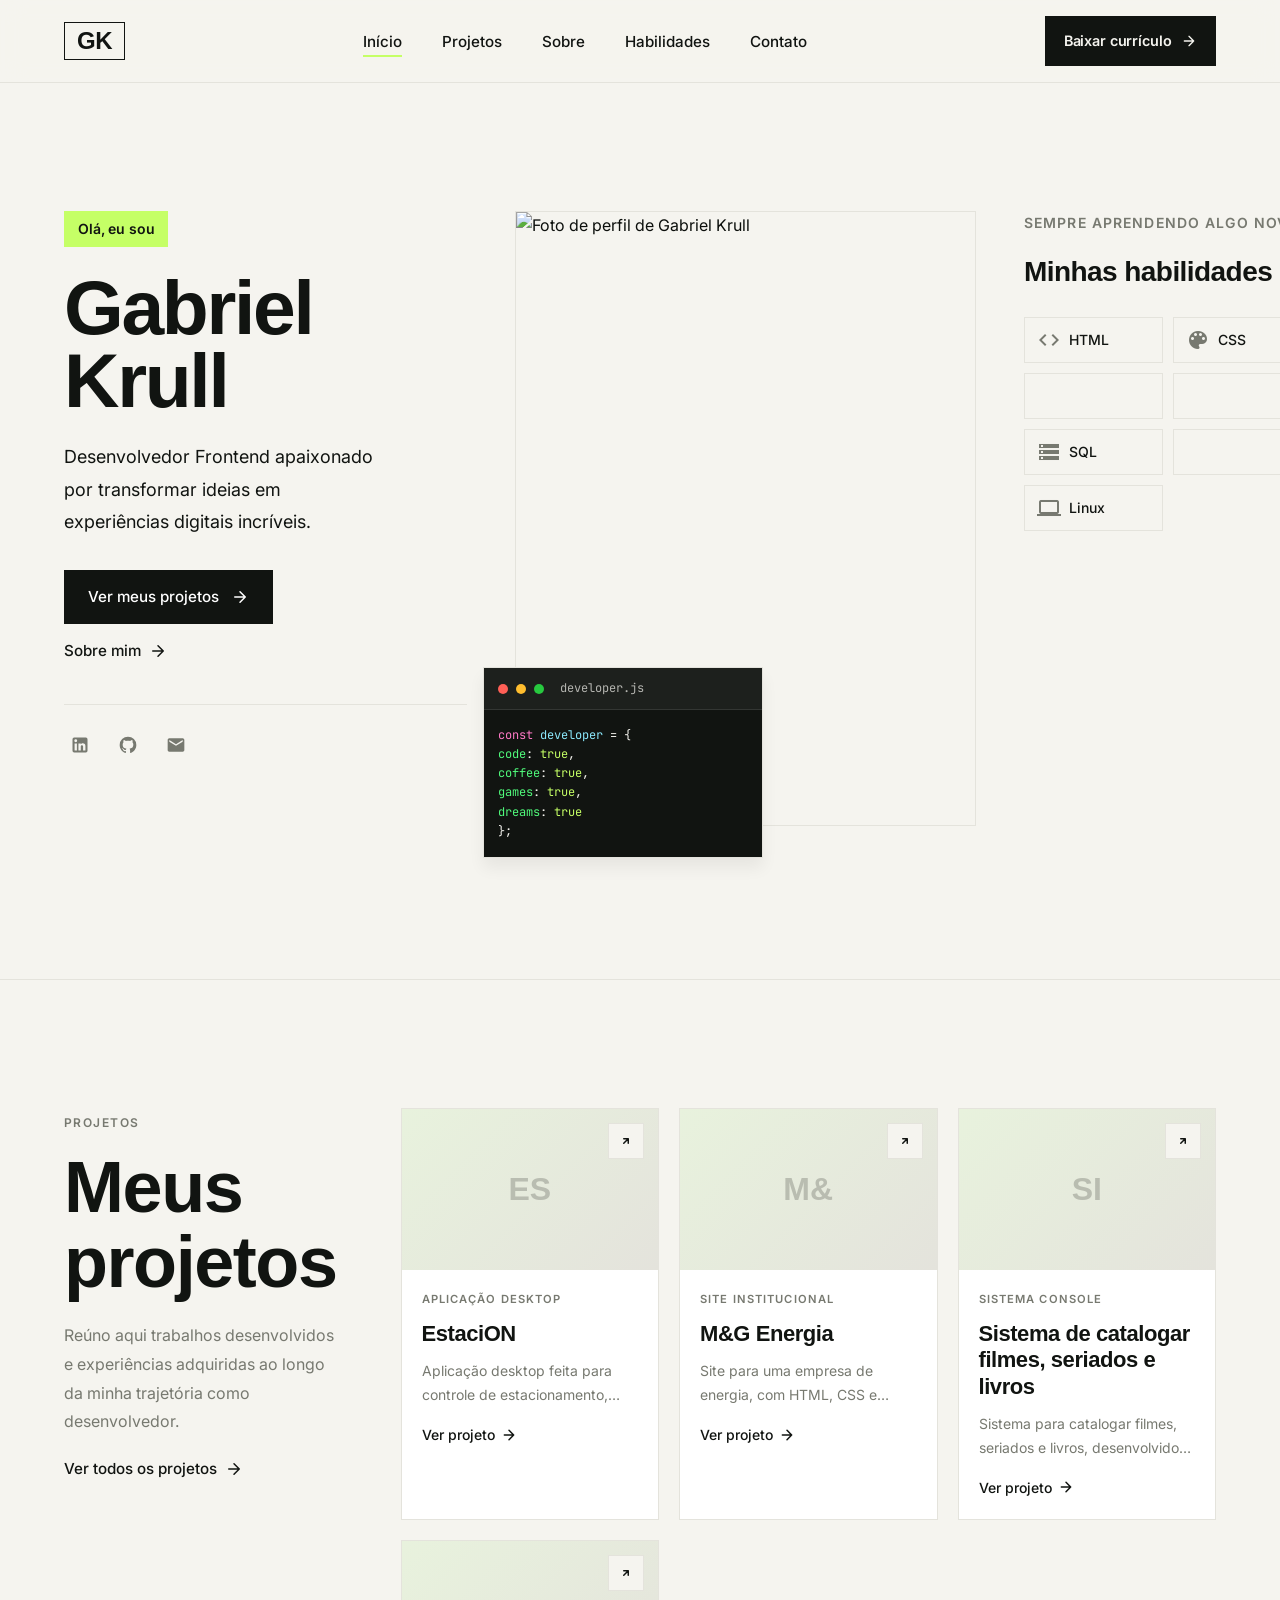
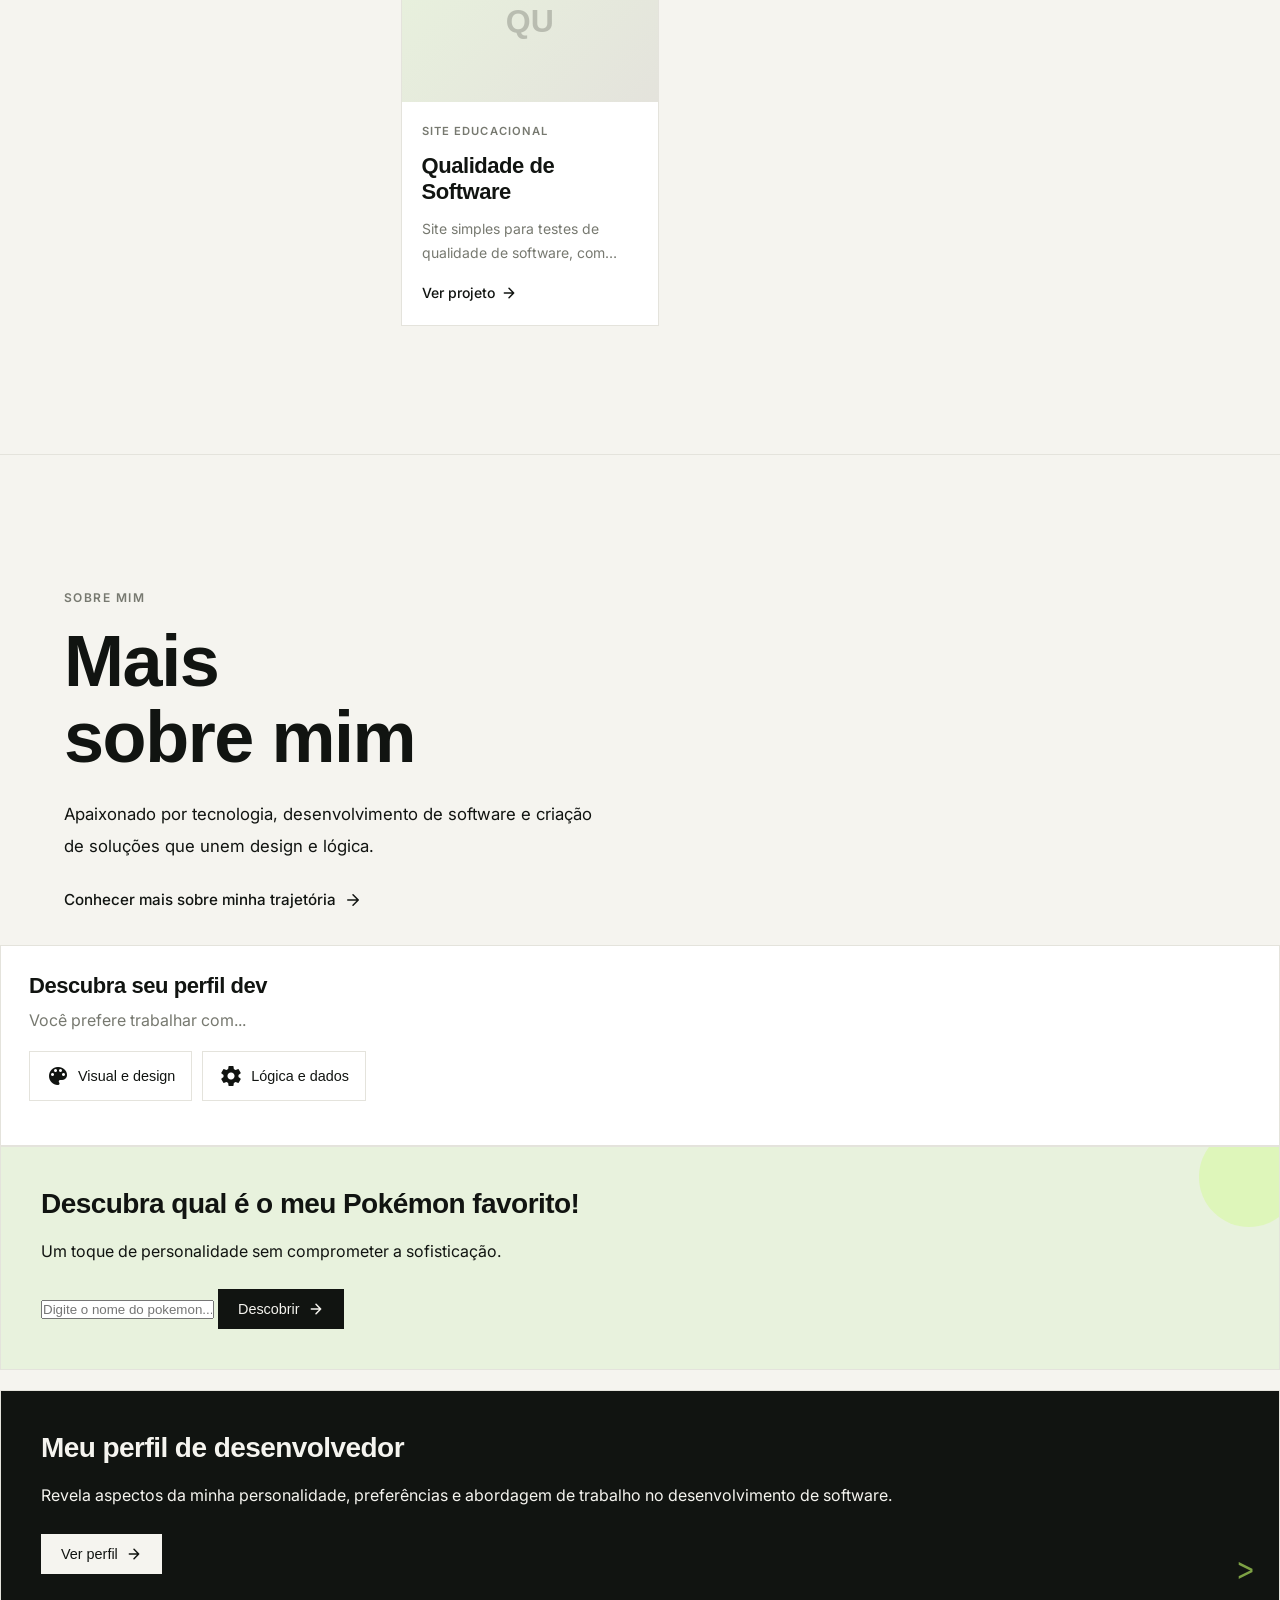
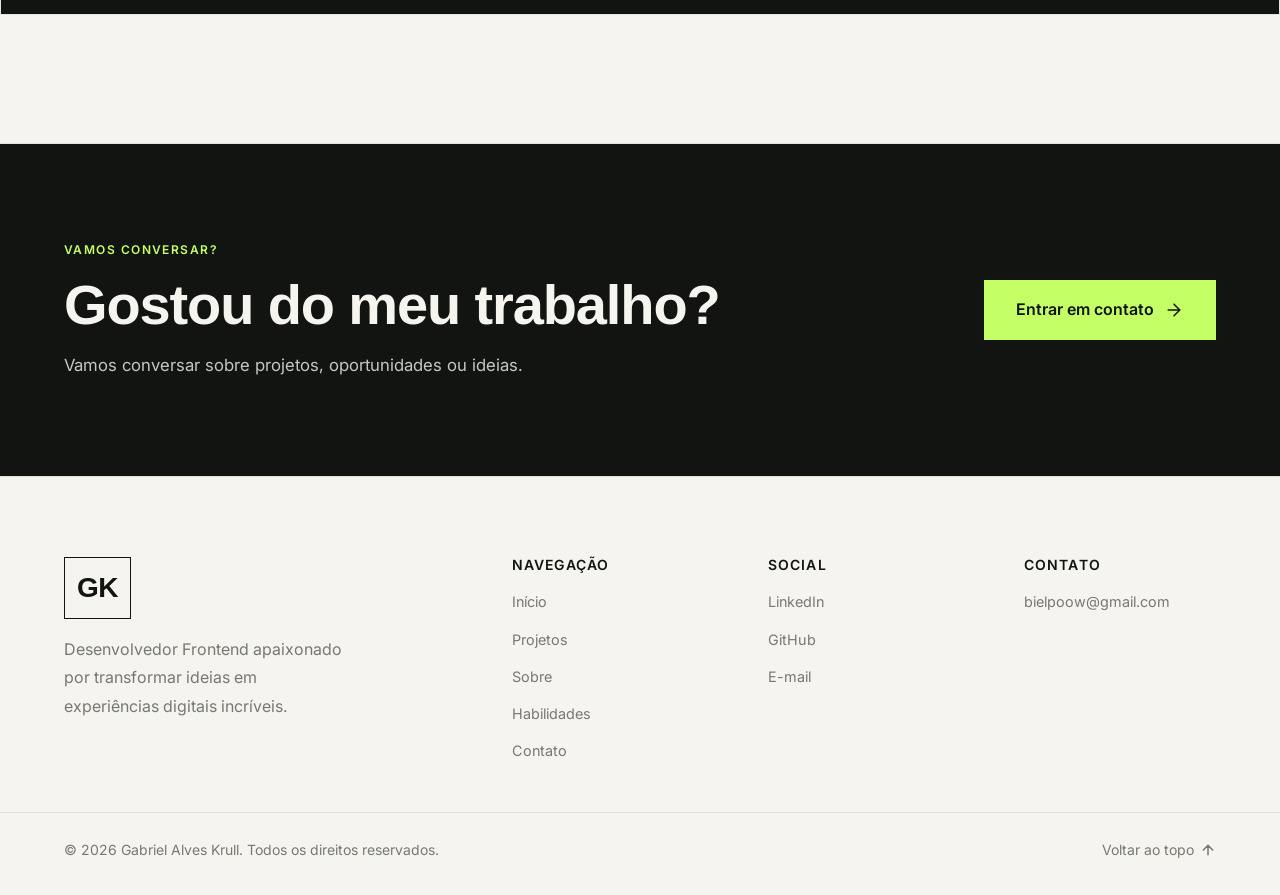
==== commit 94d52164: "updates" ====
--- a/index.html
+++ b/index.html
@@ -5,7 +5,6 @@
     <meta name="viewport" content="width=device-width, initial-scale=1.0">
     <meta name="description" content="Portfólio de Gabriel Krull - Desenvolvedor Frontend apaixonado por transformar ideias em experiências digitais incríveis">
     <link rel="stylesheet" href="styles/style.css">
-    <link rel="stylesheet" href="styles/retro.css">
     <link rel="preconnect" href="https://fonts.googleapis.com">
     <link rel="preconnect" href="https://fonts.gstatic.com" crossorigin>
     <link href="https://fonts.googleapis.com/css2?family=IBM+Plex+Mono:wght@400;500;600&display=swap" rel="stylesheet">
@@ -31,10 +30,12 @@
                 </ul>
             </nav>
             <div class="header-right">
-                <!-- Espaço preparado para currículo - sem link falso -->
-                <button class="theme-toggle" id="modoClaroEscuro" aria-label="Alternar tema">
-                    <span class="material-icons">dark_mode</span>
-                </button>
+                <a href="mailto:bielpoow@gmail.com?subject=Solicitar%20CV&body=Ol%C3%A1%2C%20gostaria%20de%20solicitar%20o%20seu%20CV." class="cv-link" aria-label="Baixar currículo">
+                    <span>Baixar currículo</span>
+                    <svg width="18" height="18" viewBox="0 0 18 18" fill="none" xmlns="http://www.w3.org/2000/svg">
+                        <path d="M3.75 9H14.25M14.25 9L9 3.75M14.25 9L9 14.25" stroke="currentColor" stroke-width="1.5" stroke-linecap="round" stroke-linejoin="round"/>
+                    </svg>
+                </a>
             </div>
             <button class="menu-burger" id="menu-burger" aria-label="Abrir menu">
                 <span></span>
@@ -254,11 +255,6 @@
 
     <!-- Footer -->
     <footer class="footer">
-        <div class="retro-toggle-container">
-            <button id="retroToggleBtn" class="retro-toggle-btn" aria-label="Ativar modo retrô">
-                <span>[ THERE IS ANOTHER TIMELINE ]</span>
-            </button>
-        </div>
         <div class="footer-layout reveal">
             <div class="footer-brand">
                 <div class="footer-logo">GK</div>
@@ -313,7 +309,6 @@
 
     <script src="scripts/async.js"></script>
     <script src="scripts/interactivity.js"></script>
-    <script src="scripts/retro-mode.js"></script>
     <script src="scripts/script.js"></script>
 </body>
 </html>
--- a/styles/style.css
+++ b/styles/style.css
@@ -453,6 +453,33 @@
     gap: 1rem;
 }
 
+.cv-link {
+    display: inline-flex;
+    align-items: center;
+    gap: 0.625rem;
+    padding: 0.75rem 1.1rem;
+    border: 1px solid var(--text-primary);
+    background: var(--text-primary);
+    color: var(--bg-primary);
+    font-size: 0.9rem;
+    font-weight: 600;
+    letter-spacing: -0.01em;
+    transition: transform 0.2s ease, border-color 0.2s ease, background-color 0.2s ease, color 0.2s ease;
+}
+
+.cv-link:hover {
+    transform: translateY(-1px);
+    background: var(--accent-lime);
+    border-color: var(--accent-lime);
+    color: var(--bg-dark);
+}
+
+.cv-link svg {
+    width: 1rem;
+    height: 1rem;
+    flex-shrink: 0;
+}
+
 .theme-toggle {
     background: transparent;
     border: 1px solid var(--border-medium);
